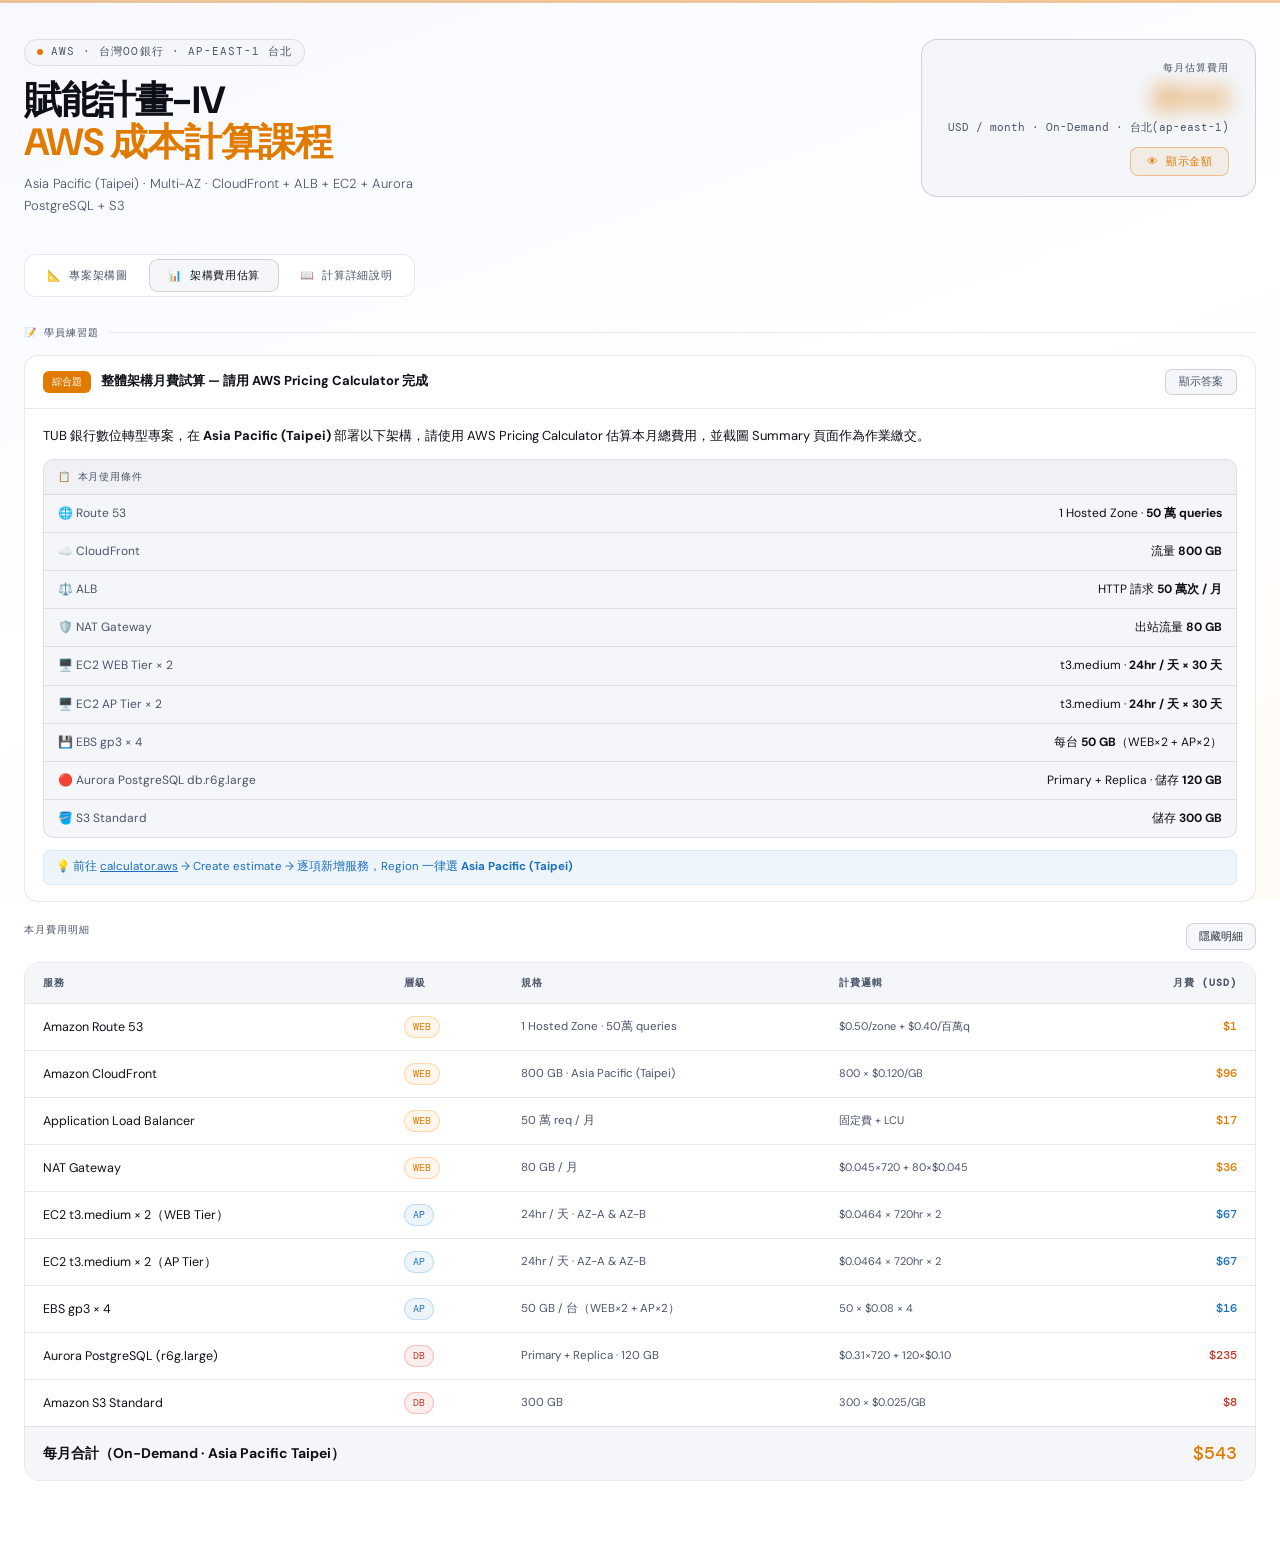
==== index.html @ 257a4d74 "style:文字調整" ====
<!DOCTYPE html>
<html lang="zh-TW">
<head>
<meta charset="UTF-8">
<meta name="viewport" content="width=device-width, initial-scale=1.0">
<title>AWS 雲端架構成本計算</title>
<link href="https://fonts.googleapis.com/css2?family=DM+Mono:wght@400;500&family=DM+Sans:wght@300;400;500;700&display=swap" rel="stylesheet">
<link rel="stylesheet" href="tub_style.css">
</head>
<body>
<div class="page">

<!-- HEADER -->
<div class="header">
  <div class="header-left">
    <div class="eyebrow"><span class="pulse"></span>AWS · 台灣OO銀行 · ap-east-1 台北</div>
    <h1>賦能計畫-IV<br><span>AWS 成本計算課程</span></h1>
    <p class="subtitle">Asia Pacific (Taipei) · Multi-AZ · CloudFront + ALB + EC2 + Aurora PostgreSQL + S3</p>
  </div>
  <div class="total-card">
    <div class="total-label">每月估算費用</div>
    <div class="total-value" id="hdr-total" style="filter:blur(10px);user-select:none;transition:filter .4s ease;">$543</div>
    <div class="total-sub">USD / month · On-Demand · 台北(ap-east-1)</div>
    <button class="reveal-btn" id="reveal-btn" onclick="revealTotal()">👁 顯示金額</button>
  </div>
</div>

<!-- TABS -->
<div class="tabs">
  <button class="tab-btn" onclick="switchTab('arch',this)">📐 專案架構圖</button>
  <button class="tab-btn active" onclick="switchTab('summary',this)">📊 架構費用估算</button>
  <button class="tab-btn" onclick="switchTab('howto',this)">📖 計算詳細說明</button>
</div>

<!-- ═══ TAB: 架構圖 ═══ -->
<div class="tab-content" id="tab-arch">

  <!-- PROJECT SCENARIO BANNER -->
  <div class="scenario-banner">
    <div class="sb-header">
      <div class="sb-tag">📋 專案情境</div>
      <div class="sb-title">台灣OO銀行 — 數位轉型計畫</div>
      <div class="sb-subtitle">Taiwan OO Bank · Digital Transformation Initiative · 2026</div>
    </div>
    <div class="sb-body">
      <div class="sb-section">
        <div class="sb-section-title">🏦 背景說明</div>
        <p class="sb-text">台灣OO銀行擁有超過 150 萬名個人與企業客戶，長期以傳統地端（On-Premises）資料中心運行核心業務系統。隨著數位金融浪潮衝擊，銀行決策層決定啟動「數位轉型計畫」，目標是將銀行的網路應用系統遷移至 AWS 雲端，以提升系統彈性、降低維運成本，並達到金管會要求的業務連續性（BCP）規範。</p>
      </div>
      <div class="sb-section">
        <div class="sb-section-title">🎯 專案目標</div>
        <div class="sb-goals">
          <div class="sb-goal"><span class="sb-goal-icon">⚡</span><div><strong>高可用性</strong><br><span>採用 Multi-AZ 架構，確保 99.99% 系統上線率，符合金管會 BCP 規範</span></div></div>
          <div class="sb-goal"><span class="sb-goal-icon">🔒</span><div><strong>資安合規</strong><br><span>三層式網路隔離（Public / Private / Isolated Subnet），保護客戶金融資料</span></div></div>
          <div class="sb-goal"><span class="sb-goal-icon">📈</span><div><strong>彈性擴展</strong><br><span>透過 CloudFront + ALB 因應假日、發薪日等流量尖峰，自動分流</span></div></div>
          <div class="sb-goal"><span class="sb-goal-icon">💰</span><div><strong>成本可視化</strong><br><span>建立雲端成本儀表板，讓管理層清楚掌握每月 AWS 費用結構</span></div></div>
        </div>
      </div>
      <div class="sb-section">
        <div class="sb-section-title">🗓 專案時間軸</div>
        <div class="sb-timeline">
          <div class="sb-tl-item"><div class="sb-tl-dot tl-now"></div><div class="sb-tl-content"><strong>Phase 1 — 架構設計</strong><span>需求分析、AWS 架構規劃、成本估算</span></div><div class="sb-tl-tag now">進行中</div></div>
          <div class="sb-tl-item"><div class="sb-tl-dot tl-next"></div><div class="sb-tl-content"><strong>Phase 2 — 雲端部署</strong><span>VPC 建置、EC2/Aurora 部署、CloudFront 設定</span></div><div class="sb-tl-tag next">待執行</div></div>
          <div class="sb-tl-item"><div class="sb-tl-dot tl-next"></div><div class="sb-tl-content"><strong>Phase 3 — 資料遷移</strong><span>現有地端資料遷移至 Aurora PostgreSQL</span></div><div class="sb-tl-tag next">待執行</div></div>
          <div class="sb-tl-item"><div class="sb-tl-dot tl-next"></div><div class="sb-tl-content"><strong>Phase 4 — 上線驗收</strong><span>壓力測試、資安稽核、正式切換</span></div><div class="sb-tl-tag next">待執行</div></div>
        </div>
      </div>
      <div class="sb-section">
        <div class="sb-section-title">👤 你的角色</div>
        <p class="sb-text">你是本次專案的 <strong>AWS 雲端架構師</strong>，負責依照 TUB 的業務需求設計三層式架構（Web Tier、AP Tier、DB Tier），並完成雲端成本估算，向財務長（CFO）進行費用簡報。請根據下方架構圖，完成本次課程的成本計算練習。</p>
      </div>
    </div>
  </div>

  <div class="arch-wrap" style="margin-top:20px;">
    <img src="[data-uri]" alt="TUB AWS 三層式架構圖"/>
    <div class="arch-caption">Taiwan OO Bank — AWS Three-Tier Architecture · 課程架構圖 · Asia Pacific (Taipei)</div>
  </div>
</div>


<!-- ═══ TAB: 摘要 ═══ -->
<div class="tab-content active" id="tab-summary">
<div class="sum-wrap">

  <!-- 練習題 -->
  <div>
    <div class="sec-title">📝 學員練習題</div>

    <div class="quiz-card" id="q1">
      <div class="quiz-header">
        <div class="quiz-badge">綜合題</div>
        <div class="quiz-topic">整體架構月費試算 — 請用 AWS Pricing Calculator 完成</div>
        <button class="quiz-toggle" onclick="toggleAnswer('q1')">顯示答案</button>
      </div>
      <div class="quiz-body">
        <p class="quiz-q">TUB 銀行數位轉型專案，在 <strong>Asia Pacific (Taipei)</strong> 部署以下架構，請使用 AWS Pricing Calculator 估算本月總費用，並截圖 Summary 頁面作為作業繳交。</p>
        <div class="quiz-conditions">
          <div class="qc-title">📋 本月使用條件</div>
          <div class="qc-grid">
            <div class="qc-row"><span class="qc-svc">🌐 Route 53</span><span class="qc-val">1 Hosted Zone · <strong>50 萬 queries</strong></span></div>
            <div class="qc-row"><span class="qc-svc">☁️ CloudFront</span><span class="qc-val">流量 <strong>800 GB</strong></span></div>
            <div class="qc-row"><span class="qc-svc">⚖️ ALB</span><span class="qc-val">HTTP 請求 <strong>50 萬次 / 月</strong></span></div>
            <div class="qc-row"><span class="qc-svc">🛡️ NAT Gateway</span><span class="qc-val">出站流量 <strong>80 GB</strong></span></div>
            <div class="qc-row"><span class="qc-svc">🖥️ EC2 WEB Tier × 2</span><span class="qc-val">t3.medium · <strong>24hr / 天 × 30 天</strong></span></div>
            <div class="qc-row"><span class="qc-svc">🖥️ EC2 AP Tier × 2</span><span class="qc-val">t3.medium · <strong>24hr / 天 × 30 天</strong></span></div>
            <div class="qc-row"><span class="qc-svc">💾 EBS gp3 × 4</span><span class="qc-val">每台 <strong>50 GB</strong>（WEB×2 + AP×2）</span></div>
            <div class="qc-row"><span class="qc-svc">🔴 Aurora PostgreSQL db.r6g.large</span><span class="qc-val">Primary + Replica · 儲存 <strong>120 GB</strong></span></div>
            <div class="qc-row"><span class="qc-svc">🪣 S3 Standard</span><span class="qc-val">儲存 <strong>300 GB</strong></span></div>
          </div>
        </div>
        <div class="quiz-hint">💡 前往 <a href="https://calculator.aws/pricing/2/home" target="_blank" style="color:var(--blue)">calculator.aws</a> → Create estimate → 逐項新增服務，Region 一律選 <strong>Asia Pacific (Taipei)</strong></div>
      </div>

      <div class="quiz-answer" id="q1-ans">
        <div class="ans-label">✅ 參考答案 + AWS Pricing Calculator 操作流程</div>

        <!-- Step-by-step calculator guide -->
        <div class="calc-steps-wrap">

          <div class="calc-step">
            <div class="cs-num">STEP 1</div>
            <div class="cs-content">
              <div class="cs-title">建立新的 Estimate</div>
              <div class="cs-body">進入 <code>calculator.aws</code> → 點選 <strong>「Create estimate」</strong> → 搜尋服務時，每個服務都要確認 Region 選為 <strong>Asia Pacific (Taipei)</strong></div>
            </div>
          </div>

          <div class="calc-step">
            <div class="cs-num">STEP 2</div>
            <div class="cs-content">
              <div class="cs-title">新增 Amazon Route 53</div>
              <div class="cs-body">搜尋 <code>Route 53</code> → Add to estimate<br>
              • Hosted Zones: <strong>1</strong><br>
              • DNS Queries: <strong>500,000 / 月</strong><br>
              • 費率：$0.50/zone + $0.40/百萬次 queries</div>
            </div>
          </div>

          <div class="calc-step">
            <div class="cs-num">STEP 9</div>
            <div class="cs-content">
              <div class="cs-title">新增 EC2 WEB Tier × 2</div>
              <div class="cs-body">搜尋 <code>EC2</code> → Add to estimate<br>
              • OS: Linux · Instance type: <code>t3.medium</code><br>
              • Pricing model: <strong>On-Demand</strong><br>
              • Usage: <strong>24 hours/day × 30 days</strong> · 數量：<strong>2</strong><br>
              • Storage: EBS gp3 · <strong>50 GB / 台</strong></div>
            </div>
          </div>

          <div class="calc-step">
            <div class="cs-num">STEP 10</div>
            <div class="cs-content">
              <div class="cs-title">新增 EC2 AP Tier × 2</div>
              <div class="cs-body">再次搜尋 <code>EC2</code> → Add to estimate（另建一組）<br>
              • OS: Linux · Instance type: <code>t3.medium</code><br>
              • Pricing model: <strong>On-Demand</strong><br>
              • Usage: <strong>24 hours/day × 30 days</strong> · 數量：<strong>2</strong><br>
              • Storage: EBS gp3 · <strong>50 GB / 台</strong><br>
              • <em>WEB Tier 與 AP Tier 規格相同，但功能不同，分開建立方便辨識</em></div>
            </div>
          </div>

          <div class="calc-step">
            <div class="cs-num">STEP 3</div>
            <div class="cs-content">
              <div class="cs-title">新增 Amazon Aurora PostgreSQL</div>
              <div class="cs-body">搜尋 <code>Aurora</code> → Add to estimate<br>
              • Engine: <strong>Aurora PostgreSQL</strong><br>
              • Instance type: <code>db.r6g.large</code><br>
              • Deployment: <strong>Multi-AZ（Primary + Replica）</strong><br>
              • Storage: <strong>120 GB</strong><br>
              • Utilization: 100% (全月運行)</div>
            </div>
          </div>

          <div class="calc-step">
            <div class="cs-num">STEP 4</div>
            <div class="cs-content">
              <div class="cs-title">新增 Amazon S3</div>
              <div class="cs-body">搜尋 <code>S3</code> → Add to estimate<br>
              • Storage class: <strong>S3 Standard</strong><br>
              • Storage amount: <strong>300 GB</strong><br>
              • GET/PUT requests 保留預設即可</div>
            </div>
          </div>

          <div class="calc-step">
            <div class="cs-num">STEP 5</div>
            <div class="cs-content">
              <div class="cs-title">新增 Amazon CloudFront</div>
              <div class="cs-body">搜尋 <code>CloudFront</code> → Add to estimate<br>
              • Data transfer out to internet: <strong>800 GB</strong><br>
              • Traffic distribution: <strong>Asia Pacific 100%</strong><br>
              • HTTPS requests 可保留預設</div>
            </div>
          </div>

          <div class="calc-step">
            <div class="cs-num">STEP 6</div>
            <div class="cs-content">
              <div class="cs-title">新增 Elastic Load Balancing（ALB）</div>
              <div class="cs-body">搜尋 <code>Elastic Load Balancing</code> → Add to estimate<br>
              • Load balancer type: <strong>Application Load Balancer</strong><br>
              • Processed bytes: 依預估流量填入<br>
              • Number of rules: 預設 10<br>
              • New connections / Active connections 可保留預設</div>
            </div>
          </div>

          <div class="calc-step">
            <div class="cs-num">STEP 7</div>
            <div class="cs-content">
              <div class="cs-title">新增 NAT Gateway（VPC）</div>
              <div class="cs-body">搜尋 <code>VPC</code> → Add to estimate<br>
              • NAT Gateway hours: <strong>720 hours</strong>（全月）<br>
              • Data processed: <strong>80 GB</strong><br>
              • 注意：固定費 $0.045/hr 不管流量多少都要付</div>
            </div>
          </div>

          <div class="calc-step cs-last">
            <div class="cs-num">STEP 8</div>
            <div class="cs-content">
              <div class="cs-title">檢視 Summary 並截圖</div>
              <div class="cs-body">所有服務新增完成後，點選右上角 <strong>「View summary」</strong>，確認各服務明細與總金額後截圖繳交。</div>
            </div>
          </div>

        </div>

        <!-- Answer formula -->
        <div style="margin-top:18px;">
          <div class="ans-label">🧮 手動計算參考</div>
          <div class="ans-formula">Route 53    ：$0.50 + 0.5×$0.40          = $1<br>CloudFront  ：800GB × $0.120             = $96<br>ALB         ：固定費 + LCU              ≈ $17<br>NAT Gateway ：$0.045×720 + 80×$0.045   = $36<br>EC2 WEB × 2 ：$0.0464 × 720hr × 2      = $67<br>EC2 AP  × 2 ：$0.0464 × 720hr × 2      = $67<br>EBS × 4     ：50GB × $0.08 × 4         = $16<br>Aurora PG   ：$0.31×720 + 120×$0.10    = $235<br>S3          ：300GB × $0.025           = $8<br>──────────────────────────────────<br><strong>合計：約 $543 / 月</strong></div>
          <div class="ans-note" style="margin-top:10px;">📊 <strong>費用集中在三個服務</strong>：Aurora PostgreSQL $235（43%）+ CloudFront $96（18%）+ EC2×4 $134（25%）合計佔 86%。<br>實際計算機結果會因 LCU 演算法和 I/O 費用略有出入，誤差 ±5% 屬正常範圍。</div>
        </div>
      </div>
    </div>

  </div>

  <!-- 費用明細表格 -->
  <div>
    <div style="display:flex;align-items:center;justify-content:space-between;gap:8px;margin-bottom:10px;">
      <div class="sec-title">本月費用明細</div>
      <button class="toggle-btn" id="toggle-cost-btn" onclick="toggleCostDetails()">隱藏明細</button>
    </div>
    <div id="cost-detail-wrap" class="sum-table-wrap">
      <table class="sum-table">
        <thead><tr>
          <th>服務</th><th>層級</th><th>規格</th><th>計費邏輯</th><th>月費 (USD)</th>
        </tr></thead>
        <tbody>
          <tr><td>Amazon Route 53</td><td><span class="tag tag-w">WEB</span></td><td style="font-size:11.5px;color:var(--muted)">1 Hosted Zone · 50萬 queries</td><td style="font-size:11px;color:var(--muted)">$0.50/zone + $0.40/百萬q</td><td style="color:var(--accent)">$1</td></tr>
          <tr><td>Amazon CloudFront</td><td><span class="tag tag-w">WEB</span></td><td style="font-size:11.5px;color:var(--muted)">800 GB · Asia Pacific (Taipei)</td><td style="font-size:11px;color:var(--muted)">800 × $0.120/GB</td><td style="color:var(--accent)">$96</td></tr>
          <tr><td>Application Load Balancer</td><td><span class="tag tag-w">WEB</span></td><td style="font-size:11.5px;color:var(--muted)">50 萬 req / 月</td><td style="font-size:11px;color:var(--muted)">固定費 + LCU</td><td style="color:var(--accent)">$17</td></tr>
          <tr><td>NAT Gateway</td><td><span class="tag tag-w">WEB</span></td><td style="font-size:11.5px;color:var(--muted)">80 GB / 月</td><td style="font-size:11px;color:var(--muted)">$0.045×720 + 80×$0.045</td><td style="color:var(--accent)">$36</td></tr>
          <tr><td>EC2 t3.medium × 2（WEB Tier）</td><td><span class="tag tag-a">AP</span></td><td style="font-size:11.5px;color:var(--muted)">24hr / 天 · AZ-A &amp; AZ-B</td><td style="font-size:11px;color:var(--muted)">$0.0464 × 720hr × 2</td><td style="color:var(--blue)">$67</td></tr>
          <tr><td>EC2 t3.medium × 2（AP Tier）</td><td><span class="tag tag-a">AP</span></td><td style="font-size:11.5px;color:var(--muted)">24hr / 天 · AZ-A &amp; AZ-B</td><td style="font-size:11px;color:var(--muted)">$0.0464 × 720hr × 2</td><td style="color:var(--blue)">$67</td></tr>
          <tr><td>EBS gp3 × 4</td><td><span class="tag tag-a">AP</span></td><td style="font-size:11.5px;color:var(--muted)">50 GB / 台（WEB×2 + AP×2）</td><td style="font-size:11px;color:var(--muted)">50 × $0.08 × 4</td><td style="color:var(--blue)">$16</td></tr>
          <tr><td>Aurora PostgreSQL (r6g.large)</td><td><span class="tag tag-d">DB</span></td><td style="font-size:11.5px;color:var(--muted)">Primary + Replica · 120 GB</td><td style="font-size:11px;color:var(--muted)">$0.31×720 + 120×$0.10</td><td style="color:var(--red)">$235</td></tr>
          <tr><td>Amazon S3 Standard</td><td><span class="tag tag-d">DB</span></td><td style="font-size:11.5px;color:var(--muted)">300 GB</td><td style="font-size:11px;color:var(--muted)">300 × $0.025/GB</td><td style="color:var(--red)">$8</td></tr>
          <tr class="sum-total-row"><td colspan="4"><strong>每月合計（On-Demand · Asia Pacific Taipei）</strong></td><td>$543</td></tr>
        </tbody>
      </table>
    </div>
  </div>
</div>
</div>
<div class="tab-content" id="tab-howto">
<div class="howto-wrap">

  <!-- Hero -->
  <div class="howto-hero">
    <div class="howto-hero-icon">🧮</div>
    <div>
      <h2>AWS 成本計算方式與情境說明</h2>
      <p>AWS 採用「用多少付多少」的計費模型，每項服務有獨立的計費單位。本頁說明架構中每個服務的計算公式、台北 Region 的費率，以及三種典型使用情境的費用估算。</p>
      <div class="region-badge">✅ 所有費率均採用 Asia Pacific (Taipei) ap-east-1</div>
    </div>
  </div>

  <!-- AWS Pricing Calculator 操作步驟 -->
  <div style="margin-bottom:32px;">
    <div class="sec-title">AWS Pricing Calculator 操作步驟</div>
    <div class="steps-grid">
      <div class="step"><div class="step-n">01</div><div class="step-t">建立 Estimate</div><div class="step-d">前往 calculator.aws → Create estimate → 選擇 <strong>Asia Pacific (Taipei)</strong></div></div>
      <div class="step"><div class="step-n">02</div><div class="step-t">新增 Route 53 + CF</div><div class="step-d">Route 53 · 1 Hosted Zone · 50萬 queries。CloudFront · 800GB · Asia Pacific</div></div>
      <div class="step"><div class="step-n">03</div><div class="step-t">新增 EC2 × 4 + EBS × 4</div><div class="step-d">WEB Tier t3.medium×2 + AP Tier t3.medium×2，各 24hr/天。EBS gp3 50GB/台</div></div>
      <div class="step"><div class="step-n">04</div><div class="step-t">新增 ALB + NAT</div><div class="step-d">ALB 50萬次/月。NAT Gateway 80GB/月</div></div>
      <div class="step"><div class="step-n">05</div><div class="step-t">新增 Aurora PG + S3</div><div class="step-d">Aurora PostgreSQL db.r6g.large · Primary+Replica · 120GB。S3 Standard · 300GB → View Summary</div></div>
    </div>
  </div>

  <!-- 計費公式卡片 -->
  <div>
    <div class="sec-title">各服務計費公式</div>
    <div class="pricing-grid">

      <!-- Route 53 -->
      <div class="pricing-card">
        <div class="pc-header">
          <div class="pc-icon">🌐</div>
          <div>
            <div class="pc-title">Amazon Route 53</div>
            <div class="pc-subtitle">DNS · Global 服務</div>
          </div>
        </div>
        <div class="pc-body">
          <div class="formula-box">
            月費 = Hosted Zone 費 + Query 費<br>
            = $0.50/zone/月 + $0.40/百萬次<br>
            <span class="f-comment"># 1 zone + 50萬 q = $0.50 + $0.20 = $0.70 ≈ $1</span>
          </div>
          <div class="pc-row"><div class="pc-row-icon">💡</div><div><div class="pc-row-label">計費重點</div><div class="pc-row-val">Route 53 費用極低，每月不到 $1。<br>主要功能是把 bank.com.tw 解析成 CloudFront 的 IP 位址（DNS 解析），<strong>不處理 HTTP 流量</strong>。</div></div></div>
          <div class="pc-row"><div class="pc-row-icon">📐</div><div><div class="pc-row-label">架構說明</div><div class="pc-row-val">Route 53 與 CloudFront 並排在 Global 層（VPC 外）。<br>用虛線連接 CloudFront 代表「DNS 解析關係」，不是流量路徑。</div></div></div>
        </div>
      </div>

      <!-- CloudFront -->
      <div class="pricing-card">
        <div class="pc-header">
          <div class="pc-icon">☁️</div>
          <div>
            <div class="pc-title">Amazon CloudFront</div>
            <div class="pc-subtitle">網路 &amp; CDN · 台北費率較高</div>
          </div>
        </div>
        <div class="pc-body">
          <div class="formula-box">
            月費 = 流量(GB) × $0.120/GB<br>
            <span class="f-comment"># 台北 $0.120 vs 東京 $0.085，貴 41%</span><br>
            本題：800GB × $0.120 = <strong>$96</strong>
          </div>
          <div class="pc-row"><div class="pc-row-icon">💡</div><div><div class="pc-row-label">計費重點</div><div class="pc-row-val">僅計算「傳出流量」(Data Transfer Out)。<br>台北 Region 流量費比日本、美國貴，這是 CF 成本最大來源。</div></div></div>
          <div class="pc-row"><div class="pc-row-icon">🎯</div><div><div class="pc-row-label">計算機設定</div><div class="pc-row-val">Service: CloudFront → Data transfer out → Asia Pacific<br>輸入月流量 GB 數即可</div></div></div>
        </div>
      </div>

      <!-- ALB -->
      <div class="pricing-card">
        <div class="pc-header">
          <div class="pc-icon">⚖️</div>
          <div>
            <div class="pc-title">Application Load Balancer</div>
            <div class="pc-subtitle">Compute · LCU 計費</div>
          </div>
        </div>
        <div class="pc-body">
          <div class="formula-box">
            月費 = 固定費 + LCU 費<br>
            固定費 = $0.008/hr × 720hr = $5.76<br>
            LCU = max(連線數, 請求數, 頻寬, 規則)<br>
            <span class="f-comment"># 一般情境 LCU ≈ $15–20</span>
          </div>
          <div class="pc-row"><div class="pc-row-icon">💡</div><div><div class="pc-row-label">LCU 是什麼？</div><div class="pc-row-val">Load Capacity Unit，取四個維度最高值計費：<br>新連線數 / 每秒活躍連線 / 頻寬 / 評估規則數</div></div></div>
          <div class="pc-row"><div class="pc-row-icon">🎯</div><div><div class="pc-row-label">計算機設定</div><div class="pc-row-val">Load balancer type: Application<br>輸入預估 HTTP 請求數（萬/月）</div></div></div>
        </div>
      </div>

      <!-- NAT GW -->
      <div class="pricing-card">
        <div class="pc-header">
          <div class="pc-icon">🛡️</div>
          <div>
            <div class="pc-title">NAT Gateway</div>
            <div class="pc-subtitle">Compute · 固定費+流量費</div>
          </div>
        </div>
        <div class="pc-body">
          <div class="formula-box">
            月費 = 固定費 + 資料處理費<br>
            固定費 = $0.045/hr × 720hr = $32.4<br>
            資料處理 = 流量(GB) × $0.045/GB<br>
            <span class="f-comment"># 100GB → $32.4 + $4.5 = $36.9</span>
          </div>
          <div class="pc-row"><div class="pc-row-icon">⚠️</div><div><div class="pc-row-label">重要概念</div><div class="pc-row-val">NAT GW 有固定費 $32/月，即使流量很少也要付。<br>EC2 連 S3 建議改用 VPC Gateway Endpoint（免費）省去 NAT 費用。</div></div></div>
          <div class="pc-row"><div class="pc-row-icon">📐</div><div><div class="pc-row-label">架構說明</div><div class="pc-row-val">NAT GW 僅處理「出站」流量（Private EC2 → Internet）。<br>入站流量走 IGW → ALB，完全不經過 NAT。</div></div></div>
        </div>
      </div>

      <!-- EC2 -->
      <div class="pricing-card">
        <div class="pc-header">
          <div class="pc-icon">🖥️</div>
          <div>
            <div class="pc-title">Amazon EC2 t3.medium</div>
            <div class="pc-subtitle">Compute · 按時計費</div>
          </div>
        </div>
        <div class="pc-body">
          <div class="formula-box">
            架構共 4 台 EC2（WEB Tier×2 + AP Tier×2）<br>
            月費 = $0.0464/hr × 720hr × 台數<br>
            WEB×2：$0.0464 × 720 × 2 = <strong>$67</strong><br>
            AP×2 ：$0.0464 × 720 × 2 = <strong>$67</strong><br>
            <span class="f-comment"># EC2 合計 $134 / 月</span>
          </div>
          <div class="pc-row"><div class="pc-row-icon">💡</div><div><div class="pc-row-label">架構說明</div><div class="pc-row-val">WEB Tier EC2（Private Subnet）：處理 HTTP 請求，接收 ALB 分流。<br>AP Tier EC2（Private Subnet）：處理商業邏輯，呼叫 Aurora PostgreSQL DB。<br>兩層各部署在 AZ-A、AZ-B，實現 Multi-AZ 高可用。</div></div></div>
          <div class="pc-row"><div class="pc-row-icon">🎯</div><div><div class="pc-row-label">計算機設定</div><div class="pc-row-val">Instance type: t3.medium<br>Pricing: On-Demand · 設定每天使用時數</div></div></div>
        </div>
      </div>

      <!-- EBS -->
      <div class="pricing-card">
        <div class="pc-header">
          <div class="pc-icon">💾</div>
          <div>
            <div class="pc-title">Amazon EBS gp3</div>
            <div class="pc-subtitle">Storage · 全月計費</div>
          </div>
        </div>
        <div class="pc-body">
          <div class="formula-box">
            月費 = 容量(GB) × $0.08/GB × 台數<br>
            架構共 4 台 EC2，掛載 EBS 各 50GB<br>            = 50GB × $0.08 × 4台 = <strong>$16</strong><br>
            <span class="f-comment"># EC2 停機不省 EBS 費！</span>
          </div>
          <div class="pc-row"><div class="pc-row-icon">⚠️</div><div><div class="pc-row-label">注意事項</div><div class="pc-row-val">EBS 依「掛載容量」全月計費，EC2 關機不影響 EBS 費用。<br>若要停用請先 Snapshot 再刪除 Volume。</div></div></div>
          <div class="pc-row"><div class="pc-row-icon">💡</div><div><div class="pc-row-label">gp3 特色</div><div class="pc-row-val">3,000 IOPS 基礎免費，無需額外付費。<br>比 gp2 便宜約 20%，銀行一般負載適用。</div></div></div>
        </div>
      </div>

      <!-- Aurora -->
      <div class="pricing-card">
        <div class="pc-header">
          <div class="pc-icon">🔴</div>
          <div>
            <div class="pc-title">Amazon Aurora PostgreSQL</div>
            <div class="pc-subtitle">Database · 架構最高費用 · PostgreSQL</div>
          </div>
        </div>
        <div class="pc-body">
          <div class="formula-box">
            月費 = 實例費 + 儲存費 + I/O費<br>
            實例 = $0.31/hr × 720hr = $223.2<br>
            儲存 = 120GB × $0.10/GB = $12<br>
            <span class="f-comment"># I/O 費依讀寫次數，另計</span><br>
            合計約 <strong>$235（本題）</strong>
          </div>
          <div class="pc-row"><div class="pc-row-icon">⚠️</div><div><div class="pc-row-label">為何最貴？</div><div class="pc-row-val">db.r6g.large 是記憶體優化型（16GB RAM），全月運行費高。<br>通常是整架構費用最高的單一服務。</div></div></div>
          <div class="pc-row"><div class="pc-row-icon">📐</div><div><div class="pc-row-label">架構說明</div><div class="pc-row-val">放在 Isolated Subnet（紅色框），無 Internet 路由，<br>只允許同 VPC 內 EC2 透過 TCP 5432 連線。</div></div></div>
        </div>
      </div>

      <!-- S3 -->
      <div class="pricing-card">
        <div class="pc-header">
          <div class="pc-icon">🪣</div>
          <div>
            <div class="pc-title">Amazon S3 Standard</div>
            <div class="pc-subtitle">Storage · Region 級服務</div>
          </div>
        </div>
        <div class="pc-body">
          <div class="formula-box">
            月費 = 儲存費 + 請求費<br>
            儲存 = 300GB × $0.025/GB = $7.5<br>
            GET/PUT 請求費 ≈ $0.5<br>            合計約 <strong>$8（本題）</strong>
          </div>
          <div class="pc-row"><div class="pc-row-icon">📐</div><div><div class="pc-row-label">架構說明</div><div class="pc-row-val">S3 是 Region 級服務，放在 VPC 外。<br>使用 VPC Gateway Endpoint 讓 EC2 私密存取 S3，<br>不需經過 NAT Gateway（節省 NAT 費用）。</div></div></div>
          <div class="pc-row"><div class="pc-row-icon">💡</div><div><div class="pc-row-label">省費技巧</div><div class="pc-row-val">低頻存取的報表/PDF 可改用 S3 Standard-IA，<br>儲存費用約省 40%（$0.0138/GB）。</div></div></div>
        </div>
      </div>

    </div><!-- /pricing-grid -->
  </div>

  <!-- 情境試算 -->
  <div>
    <div class="sec-title">三種使用情境費用試算</div>
    <div class="scenario-tabs">
      <button class="sc-tab active" onclick="showScenario('light',this)">🌙 輕量測試</button>
      <button class="sc-tab" onclick="showScenario('normal',this)">☀️ 正常營運</button>
      <button class="sc-tab" onclick="showScenario('peak',this)">🔥 業務高峰</button>
    </div>

    <!-- Scenario: 輕量測試 -->
    <div class="scenario-panel active" id="sc-light">
      <div class="scenario-card">
        <div class="scenario-header">
          <div>
            <div class="scenario-name">🌙 輕量測試情境</div>
            <div class="scenario-desc">非生產環境 · EC2 僅上班時間開機 · 流量極少</div>
          </div>
          <div class="scenario-total">~$314 / 月</div>
        </div>
        <div class="scenario-body">
          <div class="sc-svc-row">
            <div class="sc-svc-left"><span>🌐</span><div><div class="sc-svc-name">Route 53</div><div class="sc-svc-detail">1 zone · 10萬 queries</div></div></div>
            <div class="sc-svc-formula">$0.50 + 極少量 query費</div>
            <div class="sc-svc-cost" style="color:var(--accent)">$1</div>
          </div>
          <div class="sc-svc-row">
            <div class="sc-svc-left"><span>☁️</span><div><div class="sc-svc-name">CloudFront</div><div class="sc-svc-detail">100GB / 月</div></div></div>
            <div class="sc-svc-formula">100 × $0.120</div>
            <div class="sc-svc-cost" style="color:var(--accent)">$12</div>
          </div>
          <div class="sc-svc-row">
            <div class="sc-svc-left"><span>⚖️</span><div><div class="sc-svc-name">ALB</div><div class="sc-svc-detail">10萬 req/月</div></div></div>
            <div class="sc-svc-formula">固定費 + 少量LCU</div>
            <div class="sc-svc-cost" style="color:var(--accent)">$8</div>
          </div>
          <div class="sc-svc-row">
            <div class="sc-svc-left"><span>🛡️</span><div><div class="sc-svc-name">NAT Gateway</div><div class="sc-svc-detail">10GB / 月</div></div></div>
            <div class="sc-svc-formula">$0.045×720 + 10×$0.045</div>
            <div class="sc-svc-cost" style="color:var(--accent)">$33</div>
          </div>
          <div class="sc-svc-row">
            <div class="sc-svc-left"><span>🖥️</span><div><div class="sc-svc-name">EC2 WEB × 2</div><div class="sc-svc-detail">8hr/天 · 上班時間</div></div></div>
            <div class="sc-svc-formula">$0.0464×240hr×2</div>
            <div class="sc-svc-cost" style="color:var(--blue)">$22</div>
          </div>
          <div class="sc-svc-row">
            <div class="sc-svc-left"><span>🖥️</span><div><div class="sc-svc-name">EC2 AP × 2</div><div class="sc-svc-detail">8hr/天 · 上班時間</div></div></div>
            <div class="sc-svc-formula">$0.0464×240hr×2</div>
            <div class="sc-svc-cost" style="color:var(--blue)">$22</div>
          </div>
          <div class="sc-svc-row">
            <div class="sc-svc-left"><span>💾</span><div><div class="sc-svc-name">EBS gp3 × 4</div><div class="sc-svc-detail">50GB/台</div></div></div>
            <div class="sc-svc-formula">50×$0.08×4</div>
            <div class="sc-svc-cost" style="color:var(--blue)">$16</div>
          </div>
          <div class="sc-svc-row">
            <div class="sc-svc-left"><span>🔴</span><div><div class="sc-svc-name">Aurora PostgreSQL</div><div class="sc-svc-detail">db.r6g.large · 50GB</div></div></div>
            <div class="sc-svc-formula">$0.31×720 + 50×$0.10</div>
            <div class="sc-svc-cost" style="color:var(--red)">$228</div>
          </div>
          <div class="sc-svc-row">
            <div class="sc-svc-left"><span>🪣</span><div><div class="sc-svc-name">S3 Standard</div><div class="sc-svc-detail">100GB</div></div></div>
            <div class="sc-svc-formula">100×$0.025</div>
            <div class="sc-svc-cost" style="color:var(--red)">$3</div>
          </div>
          <div class="sc-divider"></div>
          <div class="sc-note">💡 <strong>Aurora 仍是最大費用</strong>（71%）。EC2 4 台 8hr/天合計 $44，測試環境若改 db.t3.medium（$53/月）可大幅降低 DB 成本。</div>
        </div>
      </div>
    </div>

    <!-- Scenario: 正常營運 -->
    <div class="scenario-panel" id="sc-normal">
      <div class="scenario-card">
        <div class="scenario-header">
          <div>
            <div class="scenario-name">☀️ 正常營運情境</div>
            <div class="scenario-desc">生產環境 · 24hr/天 · 中等流量 · 本架構基準</div>
          </div>
          <div class="scenario-total">~$543 / 月</div>
        </div>
        <div class="scenario-body">
          <div class="sc-svc-row">
            <div class="sc-svc-left"><span>🌐</span><div><div class="sc-svc-name">Route 53</div><div class="sc-svc-detail">1 zone · 50萬 queries</div></div></div>
            <div class="sc-svc-formula">$0.50 + 0.5×$0.40</div>
            <div class="sc-svc-cost" style="color:var(--accent)">$1</div>
          </div>
          <div class="sc-svc-row">
            <div class="sc-svc-left"><span>☁️</span><div><div class="sc-svc-name">CloudFront</div><div class="sc-svc-detail">800GB / 月</div></div></div>
            <div class="sc-svc-formula">800 × $0.120</div>
            <div class="sc-svc-cost" style="color:var(--accent)">$96</div>
          </div>
          <div class="sc-svc-row">
            <div class="sc-svc-left"><span>⚖️</span><div><div class="sc-svc-name">ALB</div><div class="sc-svc-detail">50萬 req/月</div></div></div>
            <div class="sc-svc-formula">固定 + LCU</div>
            <div class="sc-svc-cost" style="color:var(--accent)">$17</div>
          </div>
          <div class="sc-svc-row">
            <div class="sc-svc-left"><span>🛡️</span><div><div class="sc-svc-name">NAT Gateway</div><div class="sc-svc-detail">80GB / 月</div></div></div>
            <div class="sc-svc-formula">$0.045×720 + 80×$0.045</div>
            <div class="sc-svc-cost" style="color:var(--accent)">$36</div>
          </div>
          <div class="sc-svc-row">
            <div class="sc-svc-left"><span>🖥️</span><div><div class="sc-svc-name">EC2 WEB × 2</div><div class="sc-svc-detail">24hr/天</div></div></div>
            <div class="sc-svc-formula">$0.0464×720hr×2</div>
            <div class="sc-svc-cost" style="color:var(--blue)">$67</div>
          </div>
          <div class="sc-svc-row">
            <div class="sc-svc-left"><span>🖥️</span><div><div class="sc-svc-name">EC2 AP × 2</div><div class="sc-svc-detail">24hr/天</div></div></div>
            <div class="sc-svc-formula">$0.0464×720hr×2</div>
            <div class="sc-svc-cost" style="color:var(--blue)">$67</div>
          </div>
          <div class="sc-svc-row">
            <div class="sc-svc-left"><span>💾</span><div><div class="sc-svc-name">EBS gp3 × 4</div><div class="sc-svc-detail">50GB/台</div></div></div>
            <div class="sc-svc-formula">50×$0.08×4</div>
            <div class="sc-svc-cost" style="color:var(--blue)">$16</div>
          </div>
          <div class="sc-svc-row">
            <div class="sc-svc-left"><span>🔴</span><div><div class="sc-svc-name">Aurora PostgreSQL</div><div class="sc-svc-detail">db.r6g.large · 120GB</div></div></div>
            <div class="sc-svc-formula">$0.31×720 + 120×$0.10</div>
            <div class="sc-svc-cost" style="color:var(--red)">$235</div>
          </div>
          <div class="sc-svc-row">
            <div class="sc-svc-left"><span>🪣</span><div><div class="sc-svc-name">S3 Standard</div><div class="sc-svc-detail">300GB</div></div></div>
            <div class="sc-svc-formula">300×$0.025</div>
            <div class="sc-svc-cost" style="color:var(--red)">$8</div>
          </div>
          <div class="sc-divider"></div>
          <div class="sc-note">📊 <strong>費用分佈：</strong>WEB層 $150（28%）· EC2+EBS $150（28%）· DB層 $229（43%）<br>Aurora 42%、EC2×4 25%、CloudFront 18% 是前三大費用項目。</div>
        </div>
      </div>
    </div>

    <!-- Scenario: 業務高峰 -->
    <div class="scenario-panel" id="sc-peak">
      <div class="scenario-card">
        <div class="scenario-header">
          <div>
            <div class="scenario-name">🔥 業務高峰情境</div>
            <div class="scenario-desc">月底對帳 / 發薪日 · 24hr 全天 · 大流量</div>
          </div>
          <div class="scenario-total">~$934 / 月</div>
        </div>
        <div class="scenario-body">
          <div class="sc-svc-row">
            <div class="sc-svc-left"><span>🌐</span><div><div class="sc-svc-name">Route 53</div><div class="sc-svc-detail">1 zone · 200萬 queries</div></div></div>
            <div class="sc-svc-formula">$0.50 + 2×$0.40</div>
            <div class="sc-svc-cost" style="color:var(--accent)">$1</div>
          </div>
          <div class="sc-svc-row">
            <div class="sc-svc-left"><span>☁️</span><div><div class="sc-svc-name">CloudFront</div><div class="sc-svc-detail">3TB / 月</div></div></div>
            <div class="sc-svc-formula">3000 × $0.120</div>
            <div class="sc-svc-cost" style="color:var(--accent)">$360</div>
          </div>
          <div class="sc-svc-row">
            <div class="sc-svc-left"><span>⚖️</span><div><div class="sc-svc-name">ALB</div><div class="sc-svc-detail">500萬 req/月</div></div></div>
            <div class="sc-svc-formula">固定 + 高LCU</div>
            <div class="sc-svc-cost" style="color:var(--accent)">$48</div>
          </div>
          <div class="sc-svc-row">
            <div class="sc-svc-left"><span>🛡️</span><div><div class="sc-svc-name">NAT Gateway</div><div class="sc-svc-detail">300GB / 月</div></div></div>
            <div class="sc-svc-formula">$0.045×720 + 300×$0.045</div>
            <div class="sc-svc-cost" style="color:var(--accent)">$46</div>
          </div>
          <div class="sc-svc-row">
            <div class="sc-svc-left"><span>🖥️</span><div><div class="sc-svc-name">EC2 WEB × 2</div><div class="sc-svc-detail">24hr/天 · 全天運行</div></div></div>
            <div class="sc-svc-formula">$0.0464×720hr×2</div>
            <div class="sc-svc-cost" style="color:var(--blue)">$67</div>
          </div>
          <div class="sc-svc-row">
            <div class="sc-svc-left"><span>🖥️</span><div><div class="sc-svc-name">EC2 AP × 2</div><div class="sc-svc-detail">24hr/天 · 全天運行</div></div></div>
            <div class="sc-svc-formula">$0.0464×720hr×2</div>
            <div class="sc-svc-cost" style="color:var(--blue)">$67</div>
          </div>
          <div class="sc-svc-row">
            <div class="sc-svc-left"><span>💾</span><div><div class="sc-svc-name">EBS gp3 × 4</div><div class="sc-svc-detail">50GB/台</div></div></div>
            <div class="sc-svc-formula">50×$0.08×4</div>
            <div class="sc-svc-cost" style="color:var(--blue)">$16</div>
          </div>
          <div class="sc-svc-row">
            <div class="sc-svc-left"><span>🔴</span><div><div class="sc-svc-name">Aurora PostgreSQL</div><div class="sc-svc-detail">db.r6g.large · 200GB · 高I/O</div></div></div>
            <div class="sc-svc-formula">$0.31×720 + 200×$0.10 + I/O</div>
            <div class="sc-svc-cost" style="color:var(--red)">$263</div>
          </div>
          <div class="sc-svc-row">
            <div class="sc-svc-left"><span>🪣</span><div><div class="sc-svc-name">S3 Standard</div><div class="sc-svc-detail">500GB</div></div></div>
            <div class="sc-svc-formula">500×$0.025</div>
            <div class="sc-svc-cost" style="color:var(--red)">$13</div>
          </div>
          <div class="sc-divider"></div>
          <div class="sc-note">🔥 <strong>高峰情境 CloudFront 費用暴增到 $360</strong>（39%）。EC2 4 台全天合計 $134，佔 15%。CloudFront 快取最佳化可減少 30–50% 流量費。</div>
        </div>
      </div>
    </div>
  </div>

</div>
</div><!-- /tab-howto -->

</div><!-- /page -->


<script src="tub_app.js"></script>
</body>
</html>
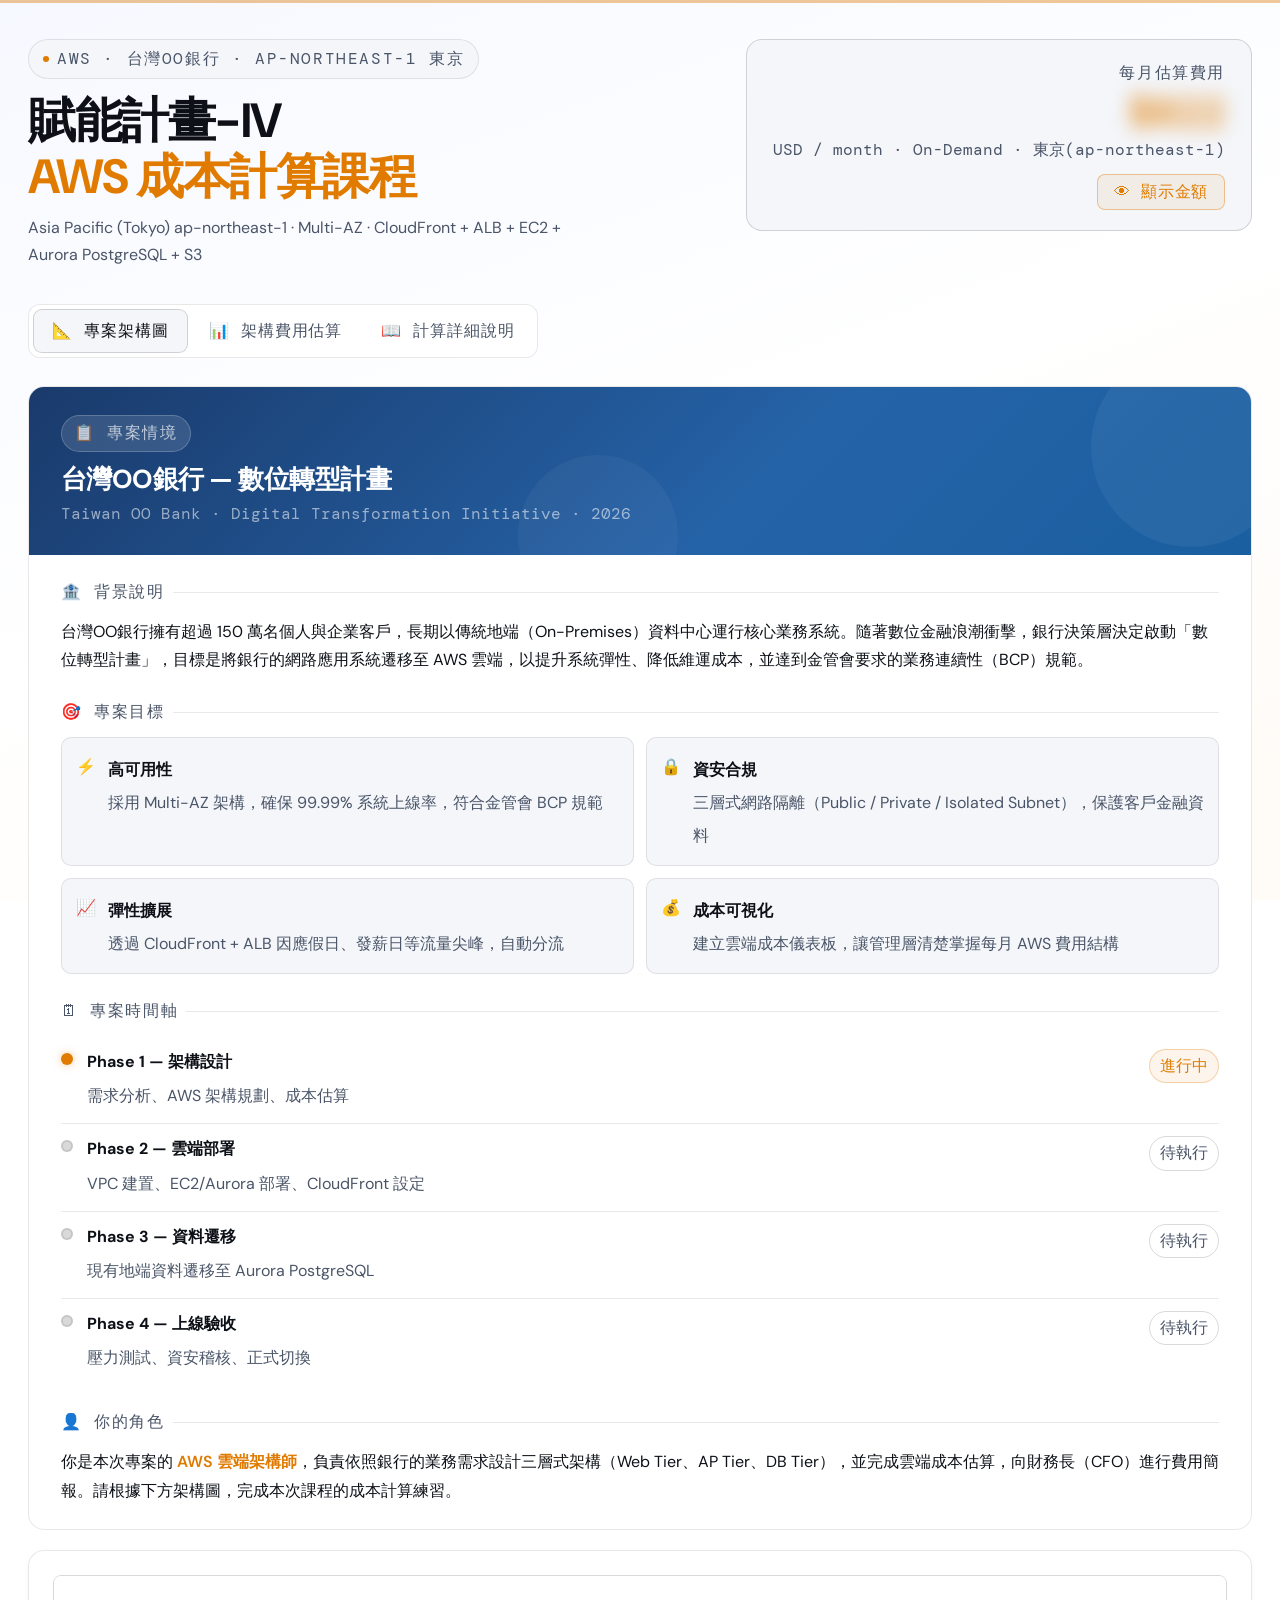
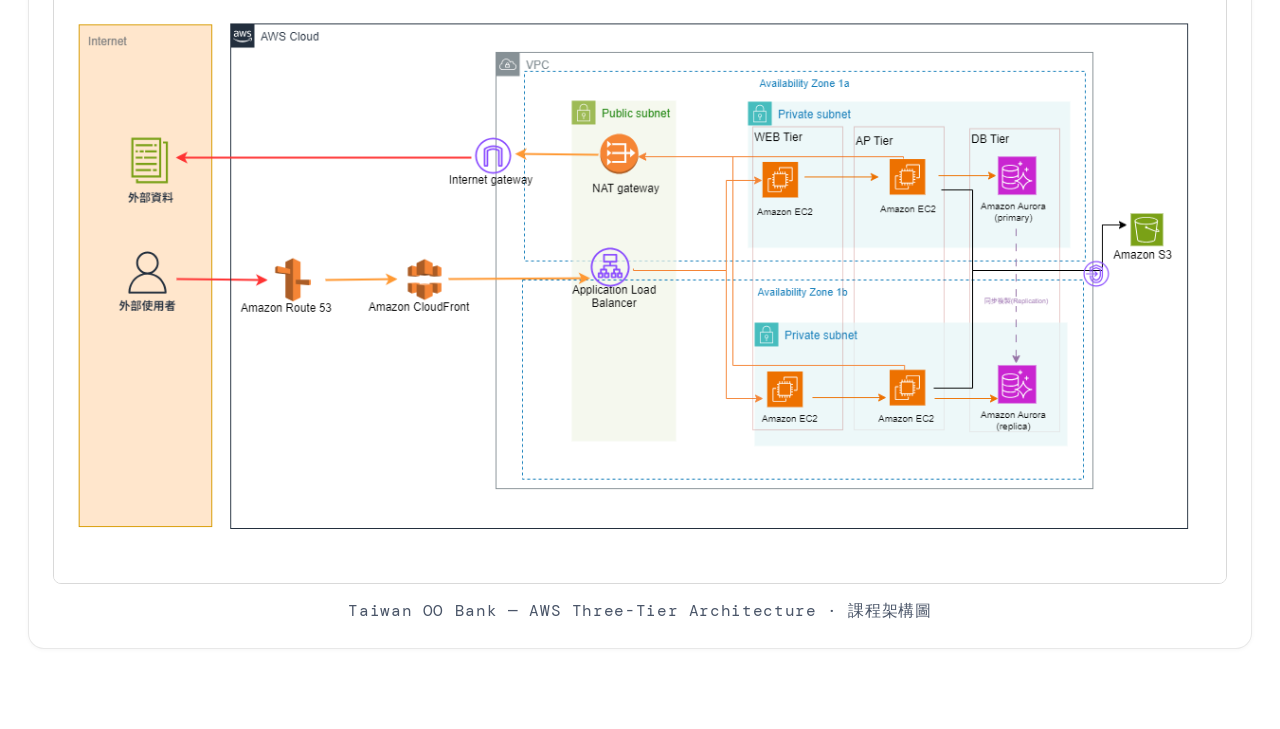
==== commit aa509dd5: "style:新增圖片連結,文字樣式" ====
--- a/index.html
+++ b/index.html
@@ -13,27 +13,27 @@
 <!-- HEADER -->
 <div class="header">
   <div class="header-left">
-    <div class="eyebrow"><span class="pulse"></span>AWS · 台灣OO銀行 · ap-east-1 台北</div>
+    <div class="eyebrow"><span class="pulse"></span>AWS · 台灣OO銀行 · ap-northeast-1 東京</div>
     <h1>賦能計畫-IV<br><span>AWS 成本計算課程</span></h1>
-    <p class="subtitle">Asia Pacific (Taipei) · Multi-AZ · CloudFront + ALB + EC2 + Aurora PostgreSQL + S3</p>
+    <p class="subtitle">Asia Pacific (Tokyo) ap-northeast-1 · Multi-AZ · CloudFront + ALB + EC2 + Aurora PostgreSQL + S3</p>
   </div>
   <div class="total-card">
     <div class="total-label">每月估算費用</div>
-    <div class="total-value" id="hdr-total" style="filter:blur(10px);user-select:none;transition:filter .4s ease;">$543</div>
-    <div class="total-sub">USD / month · On-Demand · 台北(ap-east-1)</div>
+    <div class="total-value" id="hdr-total" style="filter:blur(10px);user-select:none;transition:filter .4s ease;">$822</div>
+    <div class="total-sub">USD / month · On-Demand · 東京(ap-northeast-1)</div>
     <button class="reveal-btn" id="reveal-btn" onclick="revealTotal()">👁 顯示金額</button>
   </div>
 </div>
 
 <!-- TABS -->
 <div class="tabs">
-  <button class="tab-btn" onclick="switchTab('arch',this)">📐 專案架構圖</button>
-  <button class="tab-btn active" onclick="switchTab('summary',this)">📊 架構費用估算</button>
+  <button class="tab-btn active" onclick="switchTab('arch',this)">📐 專案架構圖</button>
+  <button class="tab-btn" onclick="switchTab('summary',this)">📊 架構費用估算</button>
   <button class="tab-btn" onclick="switchTab('howto',this)">📖 計算詳細說明</button>
 </div>
 
 <!-- ═══ TAB: 架構圖 ═══ -->
-<div class="tab-content" id="tab-arch">
+<div class="tab-content active" id="tab-arch">
 
   <!-- PROJECT SCENARIO BANNER -->
   <div class="scenario-banner">
@@ -67,20 +67,20 @@
       </div>
       <div class="sb-section">
         <div class="sb-section-title">👤 你的角色</div>
-        <p class="sb-text">你是本次專案的 <strong>AWS 雲端架構師</strong>，負責依照 TUB 的業務需求設計三層式架構（Web Tier、AP Tier、DB Tier），並完成雲端成本估算，向財務長（CFO）進行費用簡報。請根據下方架構圖，完成本次課程的成本計算練習。</p>
+        <p class="sb-text">你是本次專案的 <strong>AWS 雲端架構師</strong>，負責依照銀行的業務需求設計三層式架構（Web Tier、AP Tier、DB Tier），並完成雲端成本估算，向財務長（CFO）進行費用簡報。請根據下方架構圖，完成本次課程的成本計算練習。</p>
       </div>
     </div>
   </div>
 
   <div class="arch-wrap" style="margin-top:20px;">
-    <img src="[data-uri]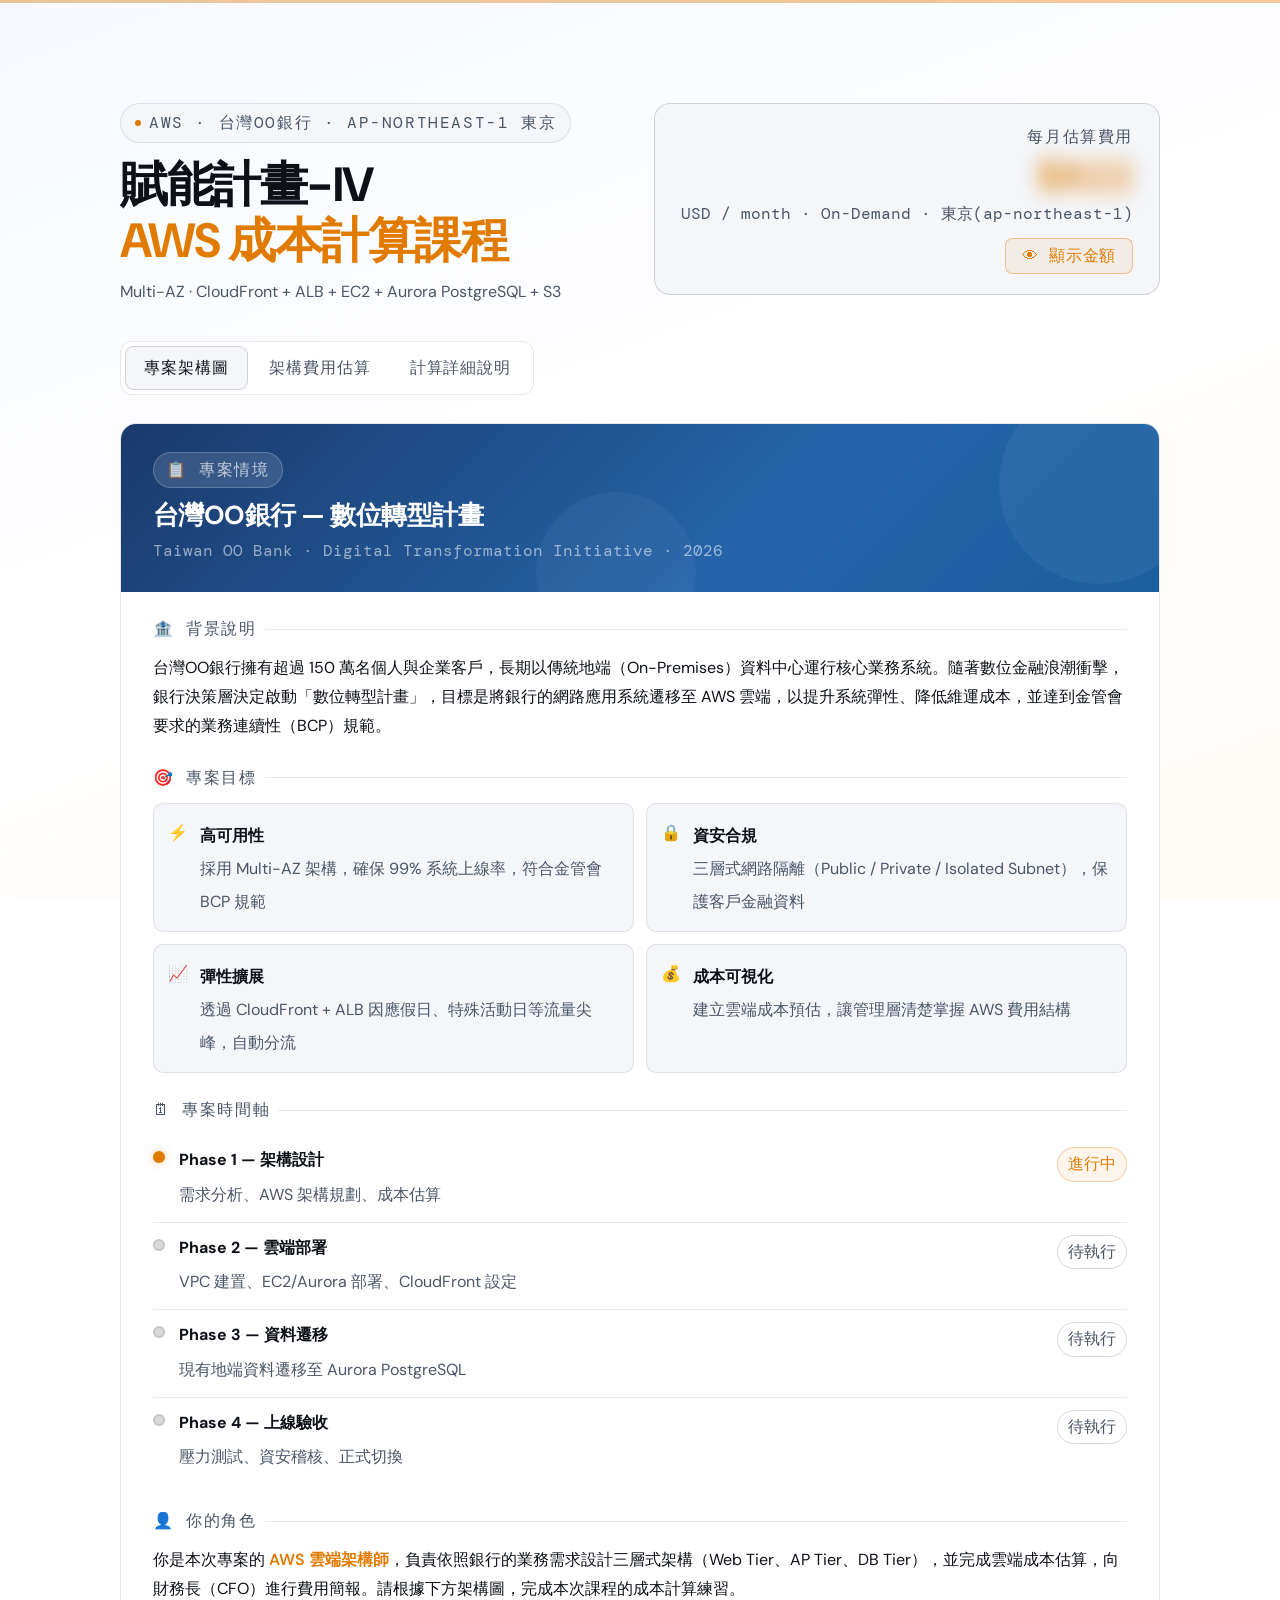
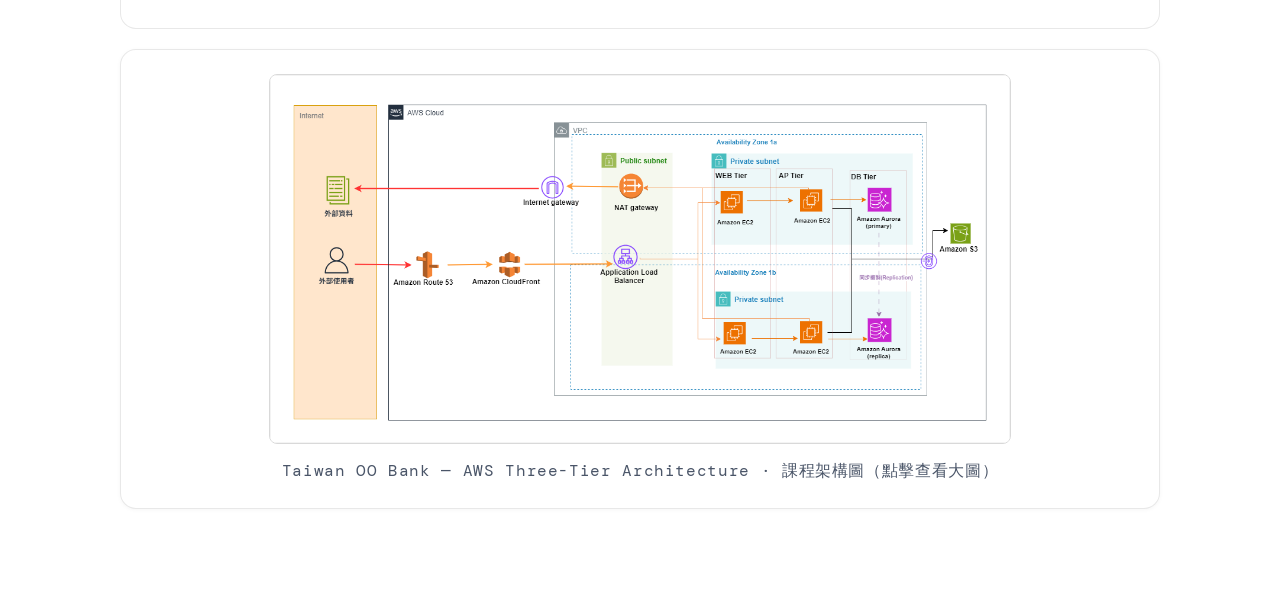
==== commit 88fede98: "style:文字說明調整,圖片放大樣式" ====
--- a/index.html
+++ b/index.html
@@ -1,685 +1,1453 @@
-<!DOCTYPE html>
+<!doctype html>
 <html lang="zh-TW">
-<head>
-<meta charset="UTF-8">
-<meta name="viewport" content="width=device-width, initial-scale=1.0">
-<title>AWS 雲端架構成本計算</title>
-<link href="https://fonts.googleapis.com/css2?family=DM+Mono:wght@400;500&family=DM+Sans:wght@300;400;500;700&display=swap" rel="stylesheet">
-<link rel="stylesheet" href="tub_style.css">
-</head>
-<body>
-<div class="page">
-
-<!-- HEADER -->
-<div class="header">
-  <div class="header-left">
-    <div class="eyebrow"><span class="pulse"></span>AWS · 台灣OO銀行 · ap-northeast-1 東京</div>
-    <h1>賦能計畫-IV<br><span>AWS 成本計算課程</span></h1>
-    <p class="subtitle">Asia Pacific (Tokyo) ap-northeast-1 · Multi-AZ · CloudFront + ALB + EC2 + Aurora PostgreSQL + S3</p>
-  </div>
-  <div class="total-card">
-    <div class="total-label">每月估算費用</div>
-    <div class="total-value" id="hdr-total" style="filter:blur(10px);user-select:none;transition:filter .4s ease;">$822</div>
-    <div class="total-sub">USD / month · On-Demand · 東京(ap-northeast-1)</div>
-    <button class="reveal-btn" id="reveal-btn" onclick="revealTotal()">👁 顯示金額</button>
-  </div>
-</div>
-
-<!-- TABS -->
-<div class="tabs">
-  <button class="tab-btn active" onclick="switchTab('arch',this)">📐 專案架構圖</button>
-  <button class="tab-btn" onclick="switchTab('summary',this)">📊 架構費用估算</button>
-  <button class="tab-btn" onclick="switchTab('howto',this)">📖 計算詳細說明</button>
-</div>
-
-<!-- ═══ TAB: 架構圖 ═══ -->
-<div class="tab-content active" id="tab-arch">
-
-  <!-- PROJECT SCENARIO BANNER -->
-  <div class="scenario-banner">
-    <div class="sb-header">
-      <div class="sb-tag">📋 專案情境</div>
-      <div class="sb-title">台灣OO銀行 — 數位轉型計畫</div>
-      <div class="sb-subtitle">Taiwan OO Bank · Digital Transformation Initiative · 2026</div>
-    </div>
-    <div class="sb-body">
-      <div class="sb-section">
-        <div class="sb-section-title">🏦 背景說明</div>
-        <p class="sb-text">台灣OO銀行擁有超過 150 萬名個人與企業客戶，長期以傳統地端（On-Premises）資料中心運行核心業務系統。隨著數位金融浪潮衝擊，銀行決策層決定啟動「數位轉型計畫」，目標是將銀行的網路應用系統遷移至 AWS 雲端，以提升系統彈性、降低維運成本，並達到金管會要求的業務連續性（BCP）規範。</p>
-      </div>
-      <div class="sb-section">
-        <div class="sb-section-title">🎯 專案目標</div>
-        <div class="sb-goals">
-          <div class="sb-goal"><span class="sb-goal-icon">⚡</span><div><strong>高可用性</strong><br><span>採用 Multi-AZ 架構，確保 99.99% 系統上線率，符合金管會 BCP 規範</span></div></div>
-          <div class="sb-goal"><span class="sb-goal-icon">🔒</span><div><strong>資安合規</strong><br><span>三層式網路隔離（Public / Private / Isolated Subnet），保護客戶金融資料</span></div></div>
-          <div class="sb-goal"><span class="sb-goal-icon">📈</span><div><strong>彈性擴展</strong><br><span>透過 CloudFront + ALB 因應假日、發薪日等流量尖峰，自動分流</span></div></div>
-          <div class="sb-goal"><span class="sb-goal-icon">💰</span><div><strong>成本可視化</strong><br><span>建立雲端成本儀表板，讓管理層清楚掌握每月 AWS 費用結構</span></div></div>
+  <head>
+    <meta charset="UTF-8" />
+    <meta name="viewport" content="width=device-width, initial-scale=1.0" />
+    <title>AWS 雲端架構成本計算</title>
+    <link
+      href="https://fonts.googleapis.com/css2?family=DM+Mono:wght@400;500&family=DM+Sans:wght@300;400;500;700&display=swap"
+      rel="stylesheet" />
+    <link rel="stylesheet" href="tub_style.css" />
+  </head>
+
+  <body>
+    <div class="page">
+      <!-- HEADER -->
+      <div class="header">
+        <div class="header-left">
+          <div class="eyebrow">
+            <span class="pulse"></span>AWS · 台灣OO銀行 · ap-northeast-1 東京
+          </div>
+          <h1>賦能計畫-IV<br /><span>AWS 成本計算課程</span></h1>
+          <p class="subtitle">
+            Multi-AZ · CloudFront + ALB + EC2 + Aurora PostgreSQL + S3
+          </p>
+        </div>
+        <div class="total-card">
+          <div class="total-label">每月估算費用</div>
+          <div
+            class="total-value"
+            id="hdr-total"
+            style="
+              filter: blur(10px);
+              user-select: none;
+              transition: filter 0.4s ease;
+            ">
+            $822
+          </div>
+          <div class="total-sub">
+            USD / month · On-Demand · 東京(ap-northeast-1)
+          </div>
+          <button class="reveal-btn" id="reveal-btn" onclick="revealTotal()">
+            👁 顯示金額
+          </button>
         </div>
       </div>
-      <div class="sb-section">
-        <div class="sb-section-title">🗓 專案時間軸</div>
-        <div class="sb-timeline">
-          <div class="sb-tl-item"><div class="sb-tl-dot tl-now"></div><div class="sb-tl-content"><strong>Phase 1 — 架構設計</strong><span>需求分析、AWS 架構規劃、成本估算</span></div><div class="sb-tl-tag now">進行中</div></div>
-          <div class="sb-tl-item"><div class="sb-tl-dot tl-next"></div><div class="sb-tl-content"><strong>Phase 2 — 雲端部署</strong><span>VPC 建置、EC2/Aurora 部署、CloudFront 設定</span></div><div class="sb-tl-tag next">待執行</div></div>
-          <div class="sb-tl-item"><div class="sb-tl-dot tl-next"></div><div class="sb-tl-content"><strong>Phase 3 — 資料遷移</strong><span>現有地端資料遷移至 Aurora PostgreSQL</span></div><div class="sb-tl-tag next">待執行</div></div>
-          <div class="sb-tl-item"><div class="sb-tl-dot tl-next"></div><div class="sb-tl-content"><strong>Phase 4 — 上線驗收</strong><span>壓力測試、資安稽核、正式切換</span></div><div class="sb-tl-tag next">待執行</div></div>
+
+      <!-- TABS -->
+      <div class="tabs">
+        <button class="tab-btn active" onclick="switchTab('arch', this)">
+          專案架構圖
+        </button>
+        <button class="tab-btn" onclick="switchTab('summary', this)">
+          架構費用估算
+        </button>
+        <button class="tab-btn" onclick="switchTab('howto', this)">
+          計算詳細說明
+        </button>
+      </div>
+
+      <!-- ═══ TAB: 架構圖 ═══ -->
+      <div class="tab-content active" id="tab-arch">
+        <!-- PROJECT SCENARIO BANNER -->
+        <div class="scenario-banner">
+          <div class="sb-header">
+            <div class="sb-tag">📋 專案情境</div>
+            <div class="sb-title">台灣OO銀行 — 數位轉型計畫</div>
+            <div class="sb-subtitle">
+              Taiwan OO Bank · Digital Transformation Initiative · 2026
+            </div>
+          </div>
+          <div class="sb-body">
+            <div class="sb-section">
+              <div class="sb-section-title">🏦 背景說明</div>
+              <p class="sb-text">
+                台灣OO銀行擁有超過 150
+                萬名個人與企業客戶，長期以傳統地端（On-Premises）資料中心運行核心業務系統。隨著數位金融浪潮衝擊，銀行決策層決定啟動「數位轉型計畫」，目標是將銀行的網路應用系統遷移至
+                AWS
+                雲端，以提升系統彈性、降低維運成本，並達到金管會要求的業務連續性（BCP）規範。
+              </p>
+            </div>
+            <div class="sb-section">
+              <div class="sb-section-title">🎯 專案目標</div>
+              <div class="sb-goals">
+                <div class="sb-goal">
+                  <span class="sb-goal-icon">⚡</span>
+                  <div>
+                    <strong>高可用性</strong><br /><span>採用 Multi-AZ 架構，確保 99%
+                      系統上線率，符合金管會 BCP
+                      規範</span>
+                  </div>
+                </div>
+                <div class="sb-goal">
+                  <span class="sb-goal-icon">🔒</span>
+                  <div>
+                    <strong>資安合規</strong><br /><span>三層式網路隔離（Public / Private /
+                      Isolated
+                      Subnet），保護客戶金融資料</span>
+                  </div>
+                </div>
+                <div class="sb-goal">
+                  <span class="sb-goal-icon">📈</span>
+                  <div>
+                    <strong>彈性擴展</strong><br /><span>透過 CloudFront + ALB
+                      因應假日、特殊活動日等流量尖峰，自動分流</span>
+                  </div>
+                </div>
+                <div class="sb-goal">
+                  <span class="sb-goal-icon">💰</span>
+                  <div>
+                    <strong>成本可視化</strong><br /><span>建立雲端成本預估，讓管理層清楚掌握 AWS
+                      費用結構</span>
+                  </div>
+                </div>
+              </div>
+            </div>
+            <div class="sb-section">
+              <div class="sb-section-title">🗓 專案時間軸</div>
+              <div class="sb-timeline">
+                <div class="sb-tl-item">
+                  <div class="sb-tl-dot tl-now"></div>
+                  <div class="sb-tl-content">
+                    <strong>Phase 1 — 架構設計</strong><span>需求分析、AWS
+                      架構規劃、成本估算</span>
+                  </div>
+                  <div class="sb-tl-tag now">進行中</div>
+                </div>
+                <div class="sb-tl-item">
+                  <div class="sb-tl-dot tl-next"></div>
+                  <div class="sb-tl-content">
+                    <strong>Phase 2 — 雲端部署</strong><span>VPC 建置、EC2/Aurora
+                      部署、CloudFront 設定</span>
+                  </div>
+                  <div class="sb-tl-tag next">待執行</div>
+                </div>
+                <div class="sb-tl-item">
+                  <div class="sb-tl-dot tl-next"></div>
+                  <div class="sb-tl-content">
+                    <strong>Phase 3 — 資料遷移</strong><span>現有地端資料遷移至 Aurora
+                      PostgreSQL</span>
+                  </div>
+                  <div class="sb-tl-tag next">待執行</div>
+                </div>
+                <div class="sb-tl-item">
+                  <div class="sb-tl-dot tl-next"></div>
+                  <div class="sb-tl-content">
+                    <strong>Phase 4 — 上線驗收</strong><span>壓力測試、資安稽核、正式切換</span>
+                  </div>
+                  <div class="sb-tl-tag next">待執行</div>
+                </div>
+              </div>
+            </div>
+            <div class="sb-section">
+              <div class="sb-section-title">👤 你的角色</div>
+              <p class="sb-text">
+                你是本次專案的
+                <strong>AWS 雲端架構師</strong>，負責依照銀行的業務需求設計三層式架構（Web Tier、AP
+                Tier、DB
+                Tier），並完成雲端成本估算，向財務長（CFO）進行費用簡報。請根據下方架構圖，完成本次課程的成本計算練習。
+              </p>
+            </div>
+          </div>
+        </div>
+
+        <div class="arch-wrap" style="margin-top: 20px">
+          <img
+            src="0313.png"
+            alt="三層架構圖"
+            id="arch-img"
+            onclick="openArchModal()" />
+          <div class="arch-caption">
+            Taiwan OO Bank — AWS Three-Tier Architecture ·
+            課程架構圖（點擊查看大圖）
+          </div>
+        </div>
+
+        <div id="arch-modal" class="arch-modal" onclick="closeArchModal(event)">
+          <div class="arch-modal-content" onclick="event.stopPropagation()">
+            <button class="arch-modal-close" onclick="closeArchModal(event)">
+              ✕
+            </button>
+            <img src="0313.png" alt="三層架構圖大圖" />
+            <div class="arch-modal-label">三層架構圖 — 點擊空白區關閉</div>
+          </div>
         </div>
       </div>
-      <div class="sb-section">
-        <div class="sb-section-title">👤 你的角色</div>
-        <p class="sb-text">你是本次專案的 <strong>AWS 雲端架構師</strong>，負責依照銀行的業務需求設計三層式架構（Web Tier、AP Tier、DB Tier），並完成雲端成本估算，向財務長（CFO）進行費用簡報。請根據下方架構圖，完成本次課程的成本計算練習。</p>
-      </div>
-    </div>
-  </div>
-
-  <div class="arch-wrap" style="margin-top:20px;">
-    <img src="./0313.png" alt="三層架構圖">
-    <div class="arch-caption">Taiwan OO Bank — AWS Three-Tier Architecture · 課程架構圖</div>
-  </div>
-</div>
-
-
-<!-- ═══ TAB: 摘要 ═══ -->
-<div class="tab-content" id="tab-summary">
-<div class="sum-wrap">
-
-  <!-- 練習題 -->
-  <div>
-    <div class="sec-title">📝 學員練習題</div>
-
-    <div class="quiz-card" id="q1">
-      <div class="quiz-header">
-        <div class="quiz-badge">綜合題</div>
-        <div class="quiz-topic">整體架構月費試算 — 請用 AWS Pricing Calculator 完成</div>
-        <button class="quiz-toggle" onclick="toggleAnswer('q1')">顯示答案</button>
-      </div>
-      <div class="quiz-body">
-        <p class="quiz-q">OO銀行數位轉型專案，在 <strong>Asia Pacific (Tokyo)</strong> 部署以下架構，請使用 AWS Pricing Calculator 估算本月總費用，並截圖 Summary 頁面作為作業繳交。</p>
-        <div class="quiz-conditions">
-          <div class="qc-title">📋 本月使用條件</div>
-          <div class="qc-grid">
-            <div class="qc-row"><span class="qc-svc">🌐 Route 53</span><span class="qc-val">1 Hosted Zone · <strong>50 萬 queries</strong></span></div>
-            <div class="qc-row"><span class="qc-svc">☁️ CloudFront</span><span class="qc-val">流量 <strong>800 GB</strong></span></div>
-            <div class="qc-row"><span class="qc-svc">⚖️ ALB</span><span class="qc-val">HTTP 請求 <strong>50 萬次 / 月</strong></span></div>
-            <div class="qc-row"><span class="qc-svc">🛡️ NAT Gateway</span><span class="qc-val">出站流量 <strong>80 GB</strong></span></div>
-            <div class="qc-row"><span class="qc-svc">🖥️ EC2 WEB Tier × 2</span><span class="qc-val">t3.medium · <strong>24hr / 天 × 30 天</strong></span></div>
-            <div class="qc-row"><span class="qc-svc">🖥️ EC2 AP Tier × 2</span><span class="qc-val">t3.medium · <strong>24hr / 天 × 30 天</strong></span></div>
-            <div class="qc-row"><span class="qc-svc">💾 EBS gp3 × 4</span><span class="qc-val">每台 <strong>50 GB</strong>（WEB×2 + AP×2）</span></div>
-            <div class="qc-row"><span class="qc-svc">🔴 Aurora PostgreSQL db.r6g.large</span><span class="qc-val">Primary + Replica · 儲存 <strong>120 GB</strong></span></div>
-            <div class="qc-row"><span class="qc-svc">🪣 S3 Standard</span><span class="qc-val">儲存 <strong>300 GB</strong></span></div>
+
+      <!-- ═══ TAB: 摘要 ═══ -->
+      <div class="tab-content" id="tab-summary">
+        <div class="sum-wrap">
+          <!-- 練習題 -->
+          <div>
+            <div class="sec-title">📝 學員練習題</div>
+
+            <div class="quiz-card" id="q1">
+              <div class="quiz-header">
+                <div class="quiz-badge">綜合題</div>
+                <div class="quiz-topic">
+                  整體架構月費試算 — 請用 AWS Pricing Calculator 完成
+                </div>
+                <button class="quiz-toggle" onclick="toggleAnswer('q1')">
+                  顯示答案
+                </button>
+              </div>
+              <div class="quiz-body">
+                <p class="quiz-q">
+                  OO銀行數位轉型專案，在
+                  <strong>Asia Pacific (Tokyo)</strong> 部署以下架構，請使用 AWS
+                  Pricing Calculator 估算本月總費用，並截圖 Summary
+                  頁面作為作業繳交。
+                </p>
+                <div class="quiz-conditions">
+                  <div class="qc-title">📋 本月使用條件</div>
+                  <div class="qc-grid">
+                    <div class="qc-row">
+                      <span class="qc-svc">🌐 Route 53</span><span
+                        class="qc-val">1 Hosted Zone ·
+                        <strong>50 萬 queries(standard)</strong></span>
+                    </div>
+                    <div class="qc-row">
+                      <span class="qc-svc">☁️ CloudFront</span><span
+                        class="qc-val">流量 <strong>800 GB(Asia
+                          Pacific)</strong></span>
+                    </div>
+                    <div class="qc-row">
+                      <span class="qc-svc">🔀 ALB</span><span
+                        class="qc-val">HTTP 請求
+                        <strong>50 萬次 / 月</strong>，單次請求大小<strong>
+                          32 KB</strong></span>
+                    </div>
+                    <div class="qc-row">
+                      <span class="qc-svc">🛡️ NAT Gateway</span><span
+                        class="qc-val">出站流量 <strong>80 GB</strong></span>
+                    </div>
+                    <div class="qc-row">
+                      <span class="qc-svc">🖥️ EC2 WEB Tier × 2</span><span
+                        class="qc-val">t3.medium · <strong>24hr / 天 × 30
+                          天</strong></span>
+                    </div>
+                    <div class="qc-row">
+                      <span class="qc-svc">🖥️ EC2 AP Tier × 2</span><span
+                        class="qc-val">t3.medium · <strong>24hr / 天 × 30
+                          天</strong></span>
+                    </div>
+                    <div class="qc-row">
+                      <span class="qc-svc">💾 EBS gp3 × 4</span><span
+                        class="qc-val">每台 <strong>50 GB</strong>（WEB×2 +
+                        AP×2）</span>
+                    </div>
+                    <div class="qc-row">
+                      <span class="qc-svc">🛢️ Aurora PostgreSQL </span><span
+                        class="qc-val"><strong>db.r6g.large </strong>( Primary +
+                        Replica )，
+                        儲存 <strong>120 GB</strong></span>
+                    </div>
+                    <div class="qc-row">
+                      <span class="qc-svc">🪣 S3 Standard</span><span
+                        class="qc-val">儲存 <strong>300 GB</strong></span>
+                    </div>
+                  </div>
+                </div>
+                <div class="quiz-hint">
+                  💡 前往
+                  <a
+                    href="https://calculator.aws/#/"
+                    target="_blank"
+                    style="color: var(--blue)">calculator.aws</a>
+                  → Create estimate → 逐項新增服務，Region 一律選
+                  <strong>Asia Pacific (Tokyo)</strong>
+                </div>
+              </div>
+
+              <div class="quiz-answer" id="q1-ans">
+                <div class="ans-label">
+                  ✅ 參考答案 + AWS Pricing Calculator 操作流程
+                </div>
+
+                <!-- Step-by-step calculator guide -->
+                <div class="calc-steps-wrap">
+                  <div class="calc-step">
+                    <div class="cs-num">STEP 1</div>
+                    <div class="cs-content">
+                      <div class="cs-title">建立新的 Estimate</div>
+                      <div class="cs-body">
+                        進入 <code>calculator.aws</code> → 點選
+                        <strong>「Create estimate」</strong> →
+                        搜尋服務時，每個服務都要確認 Region 選為
+                        <strong>Asia Pacific (Tokyo)</strong>
+                      </div>
+                    </div>
+                  </div>
+
+                  <div class="calc-step">
+                    <div class="cs-num">STEP 2</div>
+                    <div class="cs-content">
+                      <div class="cs-title">新增 Amazon Route 53</div>
+                      <div class="cs-body">
+                        搜尋 <code>Route 53</code> → Add to estimate<br />
+                        • Hosted Zones: <strong>1</strong><br />
+                        • DNS Queries: <strong>500,000 / 月</strong>
+                      </div>
+                    </div>
+                  </div>
+
+                  <div class="calc-step">
+                    <div class="cs-num">STEP 9</div>
+                    <div class="cs-content">
+                      <div class="cs-title">新增 EC2 WEB Tier × 2</div>
+                      <div class="cs-body">
+                        搜尋 <code>EC2</code> → Add to estimate<br />
+                        • OS: Linux · Instance type:
+                        <code>t3.medium</code><br />
+                        • Pricing model: <strong>On-Demand</strong><br />
+                        • Usage: <strong>24 hours/day × 30 days</strong> ·
+                        數量：<strong>2</strong><br />
+                        • Storage: EBS gp3 · <strong>50 GB / 台</strong>
+                      </div>
+                    </div>
+                  </div>
+
+                  <div class="calc-step">
+                    <div class="cs-num">STEP 10</div>
+                    <div class="cs-content">
+                      <div class="cs-title">新增 EC2 AP Tier × 2</div>
+                      <div class="cs-body">
+                        再次搜尋 <code>EC2</code> → Add to
+                        estimate（另建一組）<br />
+                        • OS: Linux · Instance type:
+                        <code>t3.medium</code><br />
+                        • Pricing model: <strong>On-Demand</strong><br />
+                        • Usage: <strong>24 hours/day × 30 days</strong> ·
+                        數量：<strong>2</strong><br />
+                        • Storage: EBS gp3 · <strong>50 GB / 台</strong><br />
+                        •
+                        <em>WEB Tier 與 AP Tier
+                          規格相同，但功能不同，分開建立方便辨識</em>
+                      </div>
+                    </div>
+                  </div>
+
+                  <div class="calc-step">
+                    <div class="cs-num">STEP 3</div>
+                    <div class="cs-content">
+                      <div class="cs-title">新增 Amazon Aurora PostgreSQL</div>
+                      <div class="cs-body">
+                        搜尋 <code>Aurora</code> → Add to estimate<br />
+                        • Engine: <strong>Aurora
+                          PostgreSQL-Compatible</strong><br />
+                        • Instance type: <code>db.r6g.large</code><br />
+                        • Quantity: <strong>2</strong>（1 Primary + 1
+                        Replica，各自計費）<br />
+                        • Utilization:
+                        <strong>100%</strong>（On-Demand，全月運行）<br />
+                        • Storage: <strong>120 GB</strong><br />
+                        • RDS 代理 → 選「<strong>否</strong>」<br />
+                        • Database Insights → 選「<strong>否</strong>」<br />
+                        • RDS Extended Support → 選「<strong>否</strong>」
+                      </div>
+                    </div>
+                  </div>
+
+                  <div class="calc-step">
+                    <div class="cs-num">STEP 4</div>
+                    <div class="cs-content">
+                      <div class="cs-title">新增 Amazon S3</div>
+                      <div class="cs-body">
+                        搜尋 <code>S3</code> → Add to estimate<br />
+                        • Storage class: <strong>S3 Standard</strong><br />
+                        • Storage amount: <strong>300 GB</strong><br />
+                        • GET/PUT requests 保留預設即可
+                      </div>
+                    </div>
+                  </div>
+
+                  <div class="calc-step">
+                    <div class="cs-num">STEP 5</div>
+                    <div class="cs-content">
+                      <div class="cs-title">新增 Amazon CloudFront</div>
+                      <div class="cs-body">
+                        搜尋 <code>CloudFront</code> → Add to estimate<br />
+                        • Data transfer out to internet:
+                        <strong>800 GB(10萬人次網頁造訪 X 8MB/次)</strong><br />
+                        • Region：選 <strong>亞太地區</strong><br />
+                        • HTTPS requests 可保留預設
+                      </div>
+                    </div>
+                  </div>
+
+                  <div class="calc-step">
+                    <div class="cs-num">STEP 6</div>
+                    <div class="cs-content">
+                      <div class="cs-title">
+                        新增 Elastic Load Balancing（ALB）
+                      </div>
+                      <div class="cs-body">
+                        搜尋 <code>Elastic Load Balancing</code> → Add to
+                        estimate<br />
+                        • Load balancer type:
+                        <strong>Application Load Balancer</strong><br />
+                        • Number of Application Load Balancers:
+                        <strong>1</strong><br />
+                        •
+                        <strong>Processed bytes（已處理的位元組）: 16 GB(500,000 × 32
+                          KB) / month </strong>，單位選「<strong>GB
+                          每個月</strong>」<br />
+                        • Number of rules:
+                        <strong>10</strong>（預設值即可）<br />
+                        • New connections per second: <strong>1</strong><br />
+                        • Avg processing time:
+                        <strong>1 ms</strong>（預設）<br />
+                        • ⚠️ 「每個 ALB 每秒的平均請求數量」填
+                        <strong>1</strong>，不要填 500,000（那是每月總量）
+                      </div>
+                    </div>
+                  </div>
+
+                  <div class="calc-step">
+                    <div class="cs-num">STEP 7</div>
+                    <div class="cs-content">
+                      <div class="cs-title">新增 NAT Gateway（VPC）</div>
+                      <div class="cs-body">
+                        搜尋 <code>VPC</code> → Add to estimate<br />
+                        • Number of NAT Gateways: <strong>1</strong><br />
+                        • Data Processed per NAT Gateway:
+                        <strong>80 GB / 月</strong><br />
+                        • 【區域 NAT 閘道】為必填欄位，填入：<br />
+                        &nbsp;&nbsp;– Number of Regional NAT Gateways:
+                        <strong>1</strong><br />
+                        &nbsp;&nbsp;– Number of Availability Zone:
+                        <strong>1</strong><br />
+                        &nbsp;&nbsp;– Data processed per Regional NAT Gateway:
+                        <strong>0 GB</strong>（流量填0，僅產生固定費）<br />
+                        • ⚠️ 「區域 NAT 閘道」為必填，流量填
+                        <strong>0 GB</strong> 即可，費用不會增加
+                      </div>
+                    </div>
+                  </div>
+
+                  <div class="calc-step cs-last">
+                    <div class="cs-num">STEP 8</div>
+                    <div class="cs-content">
+                      <div class="cs-title">檢視 Summary 並截圖</div>
+                      <div class="cs-body">
+                        所有服務新增完成後，點選右上角
+                        <strong>「View summary」</strong>，確認各服務明細與總金額後截圖繳交。
+                      </div>
+                    </div>
+                  </div>
+                </div>
+
+                <!-- Answer formula -->
+                <div style="margin-top: 18px">
+                  <div class="ans-label">🧮 手動計算參考</div>
+                  <div class="ans-formula">
+                    Route 53 ：$0.50 + 0.5×$0.40 = $0.70<br />CloudFront ：800GB
+                    × $0.120/GB（Japan 費率） = $96.00<br />ALB ：固定費 $5.76 +
+                    LCU ≈ $17.87<br />NAT Gateway ：$0.045×720 + 80×$0.045 +
+                    區域NAT費 = $50.22<br />EC2 WEB × 2 ：$0.0552×720hr×2 + EBS
+                    50GB×$0.096×2 = $89.02<br />EC2 AP × 2 ：$0.0552×720hr×2 +
+                    EBS 50GB×$0.096×2 = $89.02<br />Aurora PG
+                    ：$0.3195×720×2 + 120×$0.10 = $472.01<br />S3 ：300GB ×
+                    $0.025 =
+                    $7.50<br />────────────────────────────────────────────────────────<br /><strong>合計約：$822.34
+                      / 月</strong>
+                  </div>
+                  <div class="ans-note" style="margin-top: 10px">
+                    📊 <strong>費用集中在兩個服務</strong>：Aurora PostgreSQL
+                    $472（57%）+ EC2×4 $178（22%）合計佔 79%。NAT Gateway $50
+                    含區域 NAT 閘道固定費，CloudFront $96 採 $0.120/GB Japan
+                    費率。
+                  </div>
+                </div>
+              </div>
+            </div>
+          </div>
+
+          <!-- 費用明細表格 -->
+          <div>
+            <div
+              style="
+                display: flex;
+                align-items: center;
+                justify-content: space-between;
+                gap: 8px;
+                margin-bottom: 10px;
+              ">
+              <div class="sec-title">本月費用明細</div>
+              <button
+                class="toggle-btn"
+                id="toggle-cost-btn"
+                onclick="toggleCostDetails()">
+                隱藏明細
+              </button>
+            </div>
+            <div id="cost-detail-wrap" class="sum-table-wrap">
+              <table class="sum-table">
+                <thead>
+                  <tr>
+                    <th>服務</th>
+                    <th>層級</th>
+                    <th>計費邏輯</th>
+                    <th>月費 (USD)</th>
+                  </tr>
+                </thead>
+                <tbody>
+                  <tr>
+                    <td>Amazon Route 53</td>
+                    <td><span class="tag tag-w">WEB</span></td>
+                    <td style="font-size: 12px; color: var(--muted)">
+                      1 zone 月費 + 50萬 queries ÷ 100萬 × query單價
+                    </td>
+                    <td style="color: var(--accent)">$0.7</td>
+                  </tr>
+                  <tr>
+                    <td>Amazon CloudFront</td>
+                    <td><span class="tag tag-w">WEB</span></td>
+                    <td style="font-size: 12px; color: var(--muted)">
+                      800 GB × Asia Pacific 單價/GB
+                    </td>
+                    <td style="color: var(--accent)">$96</td>
+                  </tr>
+                  <tr>
+                    <td>Application Load Balancer</td>
+                    <td><span class="tag tag-w">WEB</span></td>
+                    <td style="font-size: 12px; color: var(--muted)">
+                      固定費（$0.008 × 720hr）+ LCU費（Processed bytes 16 GB /
+                      month）
+                    </td>
+                    <td style="color: var(--accent)">$17.87</td>
+                  </tr>
+                  <tr>
+                    <td>NAT Gateway</td>
+                    <td><span class="tag tag-w">WEB</span></td>
+                    <td style="font-size: 12px; color: var(--muted)">
+                      固定費（單價 × 720hr）+ 80 GB × 流量單價 + 區域NAT固定費
+                    </td>
+                    <td style="color: var(--accent)">$50.22</td>
+                  </tr>
+                  <tr>
+                    <td>EC2 t3.medium × 2（WEB Tier）</td>
+                    <td><span class="tag tag-a">AP</span></td>
+                    <td style="font-size: 12px; color: var(--muted)">
+                      t3.medium單價 × 720hr × 2台 + EBS（50GB × 單價 × 2台）
+                    </td>
+                    <td style="color: var(--blue)">$89.02</td>
+                  </tr>
+                  <tr>
+                    <td>EC2 t3.medium × 2（AP Tier）</td>
+                    <td><span class="tag tag-a">AP</span></td>
+                    <td style="font-size: 12px; color: var(--muted)">
+                      t3.medium單價 × 720hr × 2台 + EBS（50GB × 單價 × 2台）
+                    </td>
+                    <td style="color: var(--blue)">$89.02</td>
+                  </tr>
+                  <tr>
+                    <td>Aurora PostgreSQL (r6g.large)</td>
+                    <td><span class="tag tag-d">DB</span></td>
+                    <td style="font-size: 12px; color: var(--muted)">
+                      db.r6g.large單價 × 720hr × 2台（Primary + Replica）+ 120
+                      GB × 儲存單價
+                    </td>
+                    <td style="color: var(--red)">$472.01</td>
+                  </tr>
+                  <tr>
+                    <td>Amazon S3 Standard</td>
+                    <td><span class="tag tag-d">DB</span></td>
+                    <td style="font-size: 12px; color: var(--muted)">
+                      300 GB × 單價/GB
+                    </td>
+                    <td style="color: var(--red)">$7.5</td>
+                  </tr>
+                  <tr class="sum-total-row">
+                    <td colspan="3">
+                      <strong>每月合計（On-Demand · Asia Pacific Tokyo）</strong>
+                    </td>
+                    <td>$822.34</td>
+                  </tr>
+                </tbody>
+              </table>
+            </div>
           </div>
         </div>
-        <div class="quiz-hint">💡 前往 <a href="https://calculator.aws/pricing/2/home" target="_blank" style="color:var(--blue)">calculator.aws</a> → Create estimate → 逐項新增服務，Region 一律選 <strong>Asia Pacific (Tokyo)</strong></div>
       </div>
-
-      <div class="quiz-answer" id="q1-ans">
-        <div class="ans-label">✅ 參考答案 + AWS Pricing Calculator 操作流程</div>
-
-        <!-- Step-by-step calculator guide -->
-        <div class="calc-steps-wrap">
-
-          <div class="calc-step">
-            <div class="cs-num">STEP 1</div>
-            <div class="cs-content">
-              <div class="cs-title">建立新的 Estimate</div>
-              <div class="cs-body">進入 <code>calculator.aws</code> → 點選 <strong>「Create estimate」</strong> → 搜尋服務時，每個服務都要確認 Region 選為 <strong>Asia Pacific (Tokyo)</strong></div>
+      <div class="tab-content" id="tab-howto">
+        <div class="howto-wrap">
+          <!-- Hero -->
+          <div class="howto-hero">
+            <div class="howto-hero-icon">🧮</div>
+            <div>
+              <h2>AWS 成本計算方式與情境說明</h2>
+              <p>
+                AWS
+                採用「用多少付多少」的計費模型，每項服務有獨立的計費單位。本頁說明架構中每個服務的計算公式、東京
+                Region 的費率，以及三種典型使用情境的費用估算。
+              </p>
+              <div class="region-badge">
+                ✅ 所有費率均採用 Asia Pacific (Tokyo) ap-northeast-1
+              </div>
             </div>
           </div>
 
-          <div class="calc-step">
-            <div class="cs-num">STEP 2</div>
-            <div class="cs-content">
-              <div class="cs-title">新增 Amazon Route 53</div>
-              <div class="cs-body">搜尋 <code>Route 53</code> → Add to estimate<br>
-              • Hosted Zones: <strong>1</strong><br>
-              • DNS Queries: <strong>500,000 / 月</strong></div>
+          <!-- AWS Pricing Calculator 操作步驟 -->
+          <div style="margin-bottom: 32px">
+            <div class="sec-title">AWS Pricing Calculator 操作步驟</div>
+            <div class="steps-grid">
+              <div class="step">
+                <div class="step-n">01</div>
+                <div class="step-t">建立 Estimate</div>
+                <div class="step-d">
+                  前往 calculator.aws → Create estimate → 選擇
+                  <strong>Asia Pacific (Tokyo)</strong>
+                </div>
+              </div>
+              <div class="step">
+                <div class="step-n">02</div>
+                <div class="step-t">新增 Route 53 + CF</div>
+                <div class="step-d">
+                  Route 53 · 1 Hosted Zone · 50萬 queries。CloudFront · 800GB ·
+                  Asia Pacific
+                </div>
+              </div>
+              <div class="step">
+                <div class="step-n">03</div>
+                <div class="step-t">新增 EC2 × 4 + EBS × 4</div>
+                <div class="step-d">
+                  WEB Tier t3.medium×2 + AP Tier t3.medium×2，各 24hr/天。EBS
+                  gp3 50GB/台
+                </div>
+              </div>
+              <div class="step">
+                <div class="step-n">04</div>
+                <div class="step-t">新增 ALB + NAT</div>
+                <div class="step-d">ALB 50萬次/月。NAT Gateway 80GB/月</div>
+              </div>
+              <div class="step">
+                <div class="step-n">05</div>
+                <div class="step-t">新增 Aurora PG + S3</div>
+                <div class="step-d">
+                  Aurora PostgreSQL db.r6g.large · Primary+Replica · 120GB。S3
+                  Standard · 300GB
+                </div>
+              </div>
+              <div class="step">
+                <div class="step-n">06</div>
+                <div class="step-t">View Summary</div>
+                <div class="step-d">
+                  所有服務新增完成後，確認各服務明細與每月費用金額(Monthly cost)。
+                </div>
+              </div>
+              <div class="step">
+                <div class="step-n">07</div>
+                <div class="step-t">匯出與共享</div>
+                <div class="step-d">
+                  匯出csv檔案後 → 選擇共享產出公開連結保存。
+                </div>
+              </div>
+            </div>
+
+            <!-- 計費公式卡片 -->
+            <div>
+              <div class="sec-title">各服務計費公式</div>
+              <div class="pricing-grid">
+                <!-- Route 53 -->
+                <div class="pricing-card">
+                  <div class="pc-header">
+                    <div class="pc-icon">🌐</div>
+                    <div>
+                      <div class="pc-title">Amazon Route 53</div>
+                      <div class="pc-subtitle">DNS · Global 服務</div>
+                    </div>
+                  </div>
+                  <div class="pc-body">
+                    <div class="formula-box">
+                      月費 = Hosted Zone 費 + Query 費<br />
+                      = $0.50/zone/月 + $0.40/百萬次<br />
+                      <span class="f-comment"># 1 zone + 50萬 q = $0.50 + $0.20 =
+                        $0.70 ≈ $1</span>
+                    </div>
+                    <div class="pc-row">
+                      <div class="pc-row-icon">💡</div>
+                      <div>
+                        <div class="pc-row-label">計費重點</div>
+                        <div class="pc-row-val">
+                          Route 53 費用極低，每月不到 $1。<br />主要功能是把
+                          bank.com.tw 解析成 CloudFront 的 IP 位址（DNS
+                          解析），<strong>不處理 HTTP 流量</strong>。
+                        </div>
+                      </div>
+                    </div>
+                    <div class="pc-row">
+                      <div class="pc-row-icon">📐</div>
+                      <div>
+                        <div class="pc-row-label">架構說明</div>
+                        <div class="pc-row-val">
+                          Route 53 與 CloudFront 並排在 Global 層（VPC 外）。<br />用虛線連接
+                          CloudFront 代表「DNS 解析關係」，不是流量路徑。
+                        </div>
+                      </div>
+                    </div>
+                  </div>
+                </div>
+
+                <!-- CloudFront -->
+                <div class="pricing-card">
+                  <div class="pc-header">
+                    <div class="pc-icon">☁️</div>
+                    <div>
+                      <div class="pc-title">Amazon CloudFront</div>
+                      <div class="pc-subtitle">
+                        網路 &amp; CDN · $0.120/GB (Japan)
+                      </div>
+                    </div>
+                  </div>
+                  <div class="pc-body">
+                    <div class="formula-box">
+                      月費 = 流量(GB) × $0.120/GB<br />
+                      <span class="f-comment"># 東京(Japan) $0.120/GB（AWS Pricing
+                        Calculator Japan
+                        費率）</span><br />
+                      本題：800GB × $0.120 = <strong>$96</strong>
+                    </div>
+                    <div class="pc-row">
+                      <div class="pc-row-icon">💡</div>
+                      <div>
+                        <div class="pc-row-label">計費重點</div>
+                        <div class="pc-row-val">
+                          僅計算「傳出流量」(Data Transfer Out)。<br />東京(Japan)
+                          Region $0.120/GB，與台北費率相同，高於美國 $0.085。
+                        </div>
+                      </div>
+                    </div>
+                    <div class="pc-row">
+                      <div class="pc-row-icon">🎯</div>
+                      <div>
+                        <div class="pc-row-label">計算機設定</div>
+                        <div class="pc-row-val">
+                          Service: CloudFront → Data transfer out → Asia
+                          Pacific<br />輸入月流量 GB 數即可
+                        </div>
+                      </div>
+                    </div>
+                  </div>
+                </div>
+
+                <!-- ALB -->
+                <div class="pricing-card">
+                  <div class="pc-header">
+                    <div class="pc-icon">🔀</div>
+                    <div>
+                      <div class="pc-title">Application Load Balancer</div>
+                      <div class="pc-subtitle">Compute · LCU 計費</div>
+                    </div>
+                  </div>
+                  <div class="pc-body">
+                    <div class="formula-box">
+                      月費 = 固定費 + LCU 費<br />
+                      固定費 = $0.008/hr × 720hr = $5.76<br />
+                      LCU = max(連線數, 請求數, 頻寬, 規則)<br />
+                      <span class="f-comment"># 一般情境 LCU ≈ $15–20</span>
+                    </div>
+                    <div class="pc-row">
+                      <div class="pc-row-icon">💡</div>
+                      <div>
+                        <div class="pc-row-label">LCU 是什麼？</div>
+                        <div class="pc-row-val">
+                          Load Capacity Unit，取四個維度最高值計費：<br />新連線數
+                          / 每秒活躍連線 / 頻寬 / 評估規則數
+                        </div>
+                      </div>
+                    </div>
+                    <div class="pc-row">
+                      <div class="pc-row-icon">🎯</div>
+                      <div>
+                        <div class="pc-row-label">計算機設定</div>
+                        <div class="pc-row-val">
+                          Load balancer type: Application<br />輸入預估 HTTP
+                          請求數（萬/月）
+                        </div>
+                      </div>
+                    </div>
+                  </div>
+                </div>
+
+                <!-- NAT GW -->
+                <div class="pricing-card">
+                  <div class="pc-header">
+                    <div class="pc-icon">🛡️</div>
+                    <div>
+                      <div class="pc-title">NAT Gateway</div>
+                      <div class="pc-subtitle">Compute · 固定費+流量費</div>
+                    </div>
+                  </div>
+                  <div class="pc-body">
+                    <div class="formula-box">
+                      月費 = 固定費 + 資料處理費<br />
+                      固定費 = $0.045/hr × 720hr = $32.4<br />
+                      資料處理 = 流量(GB) × $0.045/GB<br />
+                      區域 NAT 閘道（必填）= 額外固定費<br />
+                      <span class="f-comment"># 80GB → $32.4 + $3.6 + 區域NAT =
+                        $50.22
+                      </span>
+                    </div>
+                    <div class="pc-row">
+                      <div class="pc-row-icon">⚠️</div>
+                      <div>
+                        <div class="pc-row-label">重要概念</div>
+                        <div class="pc-row-val">
+                          NAT GW 有固定費 $32/月，即使流量很少也要付。<br />EC2 連
+                          S3 建議改用 VPC Gateway Endpoint（免費）省去 NAT 費用。
+                        </div>
+                      </div>
+                    </div>
+                    <div class="pc-row">
+                      <div class="pc-row-icon">📐</div>
+                      <div>
+                        <div class="pc-row-label">架構說明</div>
+                        <div class="pc-row-val">
+                          NAT GW 僅處理「出站」流量（Private EC2 → Internet）。<br />入站流量走
+                          IGW → ALB，完全不經過 NAT。
+                        </div>
+                      </div>
+                    </div>
+                  </div>
+                </div>
+
+                <!-- EC2 -->
+                <div class="pricing-card">
+                  <div class="pc-header">
+                    <div class="pc-icon">🖥️</div>
+                    <div>
+                      <div class="pc-title">Amazon EC2 t3.medium</div>
+                      <div class="pc-subtitle">Compute · 按時計費</div>
+                    </div>
+                  </div>
+                  <div class="pc-body">
+                    <div class="formula-box">
+                      架構共 4 台 EC2（WEB Tier×2 + AP Tier×2）<br />
+                      月費 = EC2費 + EBS費（合併計費）<br />
+                      WEB×2：EC2 $0.0544×720×2 + EBS 50GB×$0.096×2 =
+                      <strong>$89.02</strong><br />
+                      AP×2 ：EC2 $0.0544×720×2 + EBS 50GB×$0.096×2 =
+                      <strong>$89.02</strong><br />
+                      <span class="f-comment"># EC2+EBS 合計 $178.04（含儲存，與 Pricing
+                        Calculator
+                        一致）</span>
+                    </div>
+                    <div class="pc-row">
+                      <div class="pc-row-icon">💡</div>
+                      <div>
+                        <div class="pc-row-label">架構說明</div>
+                        <div class="pc-row-val">
+                          WEB Tier EC2（Private Subnet）：處理 HTTP 請求，接收 ALB
+                          分流。<br />AP Tier EC2（Private
+                          Subnet）：處理商業邏輯，呼叫 Aurora PostgreSQL DB。<br />兩層各部署在
+                          AZ-A、AZ-B，實現 Multi-AZ 高可用。
+                        </div>
+                      </div>
+                    </div>
+                    <div class="pc-row">
+                      <div class="pc-row-icon">🎯</div>
+                      <div>
+                        <div class="pc-row-label">計算機設定</div>
+                        <div class="pc-row-val">
+                          Instance type: t3.medium<br />Pricing: On-Demand ·
+                          設定每天使用時數
+                        </div>
+                      </div>
+                    </div>
+                  </div>
+                </div>
+
+                <!-- EBS -->
+                <div class="pricing-card">
+                  <div class="pc-header">
+                    <div class="pc-icon">💾</div>
+                    <div>
+                      <div class="pc-title">Amazon EBS gp3</div>
+                      <div class="pc-subtitle">Storage · 全月計費</div>
+                    </div>
+                  </div>
+                  <div class="pc-body">
+                    <div class="formula-box">
+                      月費 = 容量(GB) × $0.08/GB × 台數<br />
+                      架構共 4 台 EC2，掛載 EBS 各 50GB<br />
+                      = 已含於各 EC2 費用中（50GB × $0.096/台，2台/Tier）<br />
+                      <span class="f-comment"># EC2 停機不省 EBS 費！</span>
+                    </div>
+                    <div class="pc-row">
+                      <div class="pc-row-icon">⚠️</div>
+                      <div>
+                        <div class="pc-row-label">注意事項</div>
+                        <div class="pc-row-val">
+                          EBS 依「掛載容量」全月計費，EC2 關機不影響 EBS 費用。<br />若要停用請先
+                          Snapshot 再刪除 Volume。
+                        </div>
+                      </div>
+                    </div>
+                    <div class="pc-row">
+                      <div class="pc-row-icon">💡</div>
+                      <div>
+                        <div class="pc-row-label">gp3 特色</div>
+                        <div class="pc-row-val">
+                          3,000 IOPS 基礎免費，無需額外付費。<br />比 gp2 便宜約
+                          20%，銀行一般負載適用。
+                        </div>
+                      </div>
+                    </div>
+                  </div>
+                </div>
+
+                <!-- Aurora -->
+                <div class="pricing-card">
+                  <div class="pc-header">
+                    <div class="pc-icon">🛢️</div>
+                    <div>
+                      <div class="pc-title">Amazon Aurora PostgreSQL</div>
+                      <div class="pc-subtitle">
+                        Database · 架構最高費用 · PostgreSQL
+                      </div>
+                    </div>
+                  </div>
+                  <div class="pc-body">
+                    <div class="formula-box">
+                      月費 = 實例費 + 儲存費 + I/O費<br />
+                      實例 = $0.320/hr × 720hr × 2台 = $460.8<br />
+                      儲存 = 120GB × $0.10/GB = $12<br />
+                      <span class="f-comment"># AWS 實際費率
+                        $0.320/hr（CSV反推），Primary + Replica
+                        各自計費</span><br />
+                      合計 <strong>$472.01（CSV 完全一致）</strong>
+                    </div>
+                    <div class="pc-row">
+                      <div class="pc-row-icon">⚠️</div>
+                      <div>
+                        <div class="pc-row-label">為何最貴？</div>
+                        <div class="pc-row-val">
+                          db.r6g.large 是記憶體優化型（16GB
+                          RAM），全月運行費高。<br />通常是整架構費用最高的單一服務。
+                        </div>
+                      </div>
+                    </div>
+                    <div class="pc-row">
+                      <div class="pc-row-icon">📐</div>
+                      <div>
+                        <div class="pc-row-label">架構說明</div>
+                        <div class="pc-row-val">
+                          放在 Isolated Subnet（紅色框），無 Internet 路由，<br />只允許同
+                          VPC 內 EC2 透過 TCP 5432 連線。
+                        </div>
+                      </div>
+                    </div>
+                  </div>
+                </div>
+
+                <!-- S3 -->
+                <div class="pricing-card">
+                  <div class="pc-header">
+                    <div class="pc-icon">🪣</div>
+                    <div>
+                      <div class="pc-title">Amazon S3 Standard</div>
+                      <div class="pc-subtitle">Storage · Region 級服務</div>
+                    </div>
+                  </div>
+                  <div class="pc-body">
+                    <div class="formula-box">
+                      月費 = 儲存費 + 請求費<br />
+                      儲存 = 300GB × $0.025/GB = $7.5<br />
+                      GET/PUT 請求費 ≈ $0（免費層）<br />
+                      合計約 <strong>$7.50</strong>
+                    </div>
+                    <div class="pc-row">
+                      <div class="pc-row-icon">📐</div>
+                      <div>
+                        <div class="pc-row-label">架構說明</div>
+                        <div class="pc-row-val">
+                          S3 是 Region 級服務，放在 VPC 外。<br />使用 VPC Gateway
+                          Endpoint 讓 EC2 私密存取 S3，<br />不需經過 NAT
+                          Gateway（節省 NAT 費用）。
+                        </div>
+                      </div>
+                    </div>
+                    <div class="pc-row">
+                      <div class="pc-row-icon">💡</div>
+                      <div>
+                        <div class="pc-row-label">省費技巧</div>
+                        <div class="pc-row-val">
+                          低頻存取的報表/PDF 可改用 S3 Standard-IA，<br />儲存費用約省
+                          40%（$0.0138/GB）。
+                        </div>
+                      </div>
+                    </div>
+                  </div>
+                </div>
+              </div>
+              <!-- /pricing-grid -->
+            </div>
+
+            <!-- 情境試算 -->
+            <div>
+              <div class="sec-title">三種使用情境費用試算</div>
+              <div class="scenario-tabs">
+                <button
+                  class="sc-tab active"
+                  onclick="showScenario('light', this)">
+                  🌙 輕量測試
+                </button>
+                <button class="sc-tab" onclick="showScenario('normal', this)">
+                  ☀️ 正常營運
+                </button>
+                <button class="sc-tab" onclick="showScenario('peak', this)">
+                  🔥 業務高峰
+                </button>
+              </div>
+
+              <!-- Scenario: 輕量測試 -->
+              <div class="scenario-panel active" id="sc-light">
+                <div class="scenario-card">
+                  <div class="scenario-header">
+                    <div>
+                      <div class="scenario-name">🌙 輕量測試情境</div>
+                      <div class="scenario-desc">
+                        非生產環境 · EC2 僅上班時間開機 · 流量極少
+                      </div>
+                    </div>
+                    <div class="scenario-total">~$608 / 月</div>
+                  </div>
+                  <div class="scenario-body">
+                    <div class="sc-svc-row">
+                      <div class="sc-svc-left">
+                        <span>🌐</span>
+                        <div>
+                          <div class="sc-svc-name">Route 53</div>
+                          <div class="sc-svc-detail">1 zone · 10萬 queries</div>
+                        </div>
+                      </div>
+                      <div class="sc-svc-formula">$0.50 + 極少量 query費</div>
+                      <div class="sc-svc-cost" style="color: var(--accent)">
+                        $1
+                      </div>
+                    </div>
+                    <div class="sc-svc-row">
+                      <div class="sc-svc-left">
+                        <span>☁️</span>
+                        <div>
+                          <div class="sc-svc-name">CloudFront</div>
+                          <div class="sc-svc-detail">100GB / 月</div>
+                        </div>
+                      </div>
+                      <div class="sc-svc-formula">100 × $0.120</div>
+                      <div class="sc-svc-cost" style="color: var(--accent)">
+                        $12
+                      </div>
+                    </div>
+                    <div class="sc-svc-row">
+                      <div class="sc-svc-left">
+                        <span>⚖️</span>
+                        <div>
+                          <div class="sc-svc-name">ALB</div>
+                          <div class="sc-svc-detail">10萬 req/月</div>
+                        </div>
+                      </div>
+                      <div class="sc-svc-formula">固定費 + 少量LCU</div>
+                      <div class="sc-svc-cost" style="color: var(--accent)">
+                        $8
+                      </div>
+                    </div>
+                    <div class="sc-svc-row">
+                      <div class="sc-svc-left">
+                        <span>🛡️</span>
+                        <div>
+                          <div class="sc-svc-name">NAT Gateway</div>
+                          <div class="sc-svc-detail">10GB / 月</div>
+                        </div>
+                      </div>
+                      <div class="sc-svc-formula">
+                        NAT固定費 + 流量費 + 區域NAT
+                      </div>
+                      <div class="sc-svc-cost" style="color: var(--accent)">
+                        $47
+                      </div>
+                    </div>
+                    <div class="sc-svc-row">
+                      <div class="sc-svc-left">
+                        <span>🖥️</span>
+                        <div>
+                          <div class="sc-svc-name">EC2 WEB × 2</div>
+                          <div class="sc-svc-detail">8hr/天 · 上班時間</div>
+                        </div>
+                      </div>
+                      <div class="sc-svc-formula">EC2+EBS (8hr/天×2台)</div>
+                      <div class="sc-svc-cost" style="color: var(--blue)">
+                        $36
+                      </div>
+                    </div>
+                    <div class="sc-svc-row">
+                      <div class="sc-svc-left">
+                        <span>🖥️</span>
+                        <div>
+                          <div class="sc-svc-name">EC2 AP × 2</div>
+                          <div class="sc-svc-detail">8hr/天 · 上班時間</div>
+                        </div>
+                      </div>
+                      <div class="sc-svc-formula">EC2+EBS (8hr/天×2台)</div>
+                      <div class="sc-svc-cost" style="color: var(--blue)">
+                        $36
+                      </div>
+                    </div>
+                    <div class="sc-svc-row">
+                      <div class="sc-svc-left">
+                        <span>💾</span>
+                        <div>
+                          <div class="sc-svc-name">EBS gp3 × 4</div>
+                          <div class="sc-svc-detail">50GB/台</div>
+                        </div>
+                      </div>
+                      <div class="sc-svc-formula">50×$0.096×4（已含於上方 EC2 行，不重複計算）</div>
+                      <div class="sc-svc-cost" style="color: var(--blue)">
+                        $19
+                      </div>
+                    </div>
+                    <div class="sc-svc-row">
+                      <div class="sc-svc-left">
+                        <span>🔴</span>
+                        <div>
+                          <div class="sc-svc-name">Aurora PostgreSQL</div>
+                          <div class="sc-svc-detail">db.r6g.large · 50GB</div>
+                        </div>
+                      </div>
+                      <div class="sc-svc-formula">$0.320×720×2 + 50×$0.10</div>
+                      <div class="sc-svc-cost" style="color: var(--red)">
+                        $466
+                      </div>
+                    </div>
+                    <div class="sc-svc-row">
+                      <div class="sc-svc-left">
+                        <span>🪣</span>
+                        <div>
+                          <div class="sc-svc-name">S3 Standard</div>
+                          <div class="sc-svc-detail">100GB</div>
+                        </div>
+                      </div>
+                      <div class="sc-svc-formula">100×$0.025</div>
+                      <div class="sc-svc-cost" style="color: var(--red)">
+                        $2.50
+                      </div>
+                    </div>
+                    <div class="sc-divider"></div>
+                    <div class="sc-note">
+                      💡 <strong>Aurora 仍是最大費用</strong>（77%）。EC2 4 台
+                      8hr/天各含EBS合計 $72，Aurora Primary+Replica $466。NAT
+                      固定費約 $47 不因流量少而減少太多，測試環境若改 db.t3.medium
+                      可大幅降低 DB 成本。
+                    </div>
+                  </div>
+                </div>
+              </div>
+
+              <!-- Scenario: 正常營運 -->
+              <div class="scenario-panel" id="sc-normal">
+                <div class="scenario-card">
+                  <div class="scenario-header">
+                    <div>
+                      <div class="scenario-name">☀️ 正常營運情境</div>
+                      <div class="scenario-desc">
+                        生產環境 · 24hr/天 · 中等流量 · 本架構基準
+                      </div>
+                    </div>
+                    <div class="scenario-total">~$822 / 月</div>
+                  </div>
+                  <div class="scenario-body">
+                    <div class="sc-svc-row">
+                      <div class="sc-svc-left">
+                        <span>🌐</span>
+                        <div>
+                          <div class="sc-svc-name">Route 53</div>
+                          <div class="sc-svc-detail">1 zone · 50萬 queries</div>
+                        </div>
+                      </div>
+                      <div class="sc-svc-formula">$0.50 + 0.5×$0.40</div>
+                      <div class="sc-svc-cost" style="color: var(--accent)">
+                        $1
+                      </div>
+                    </div>
+                    <div class="sc-svc-row">
+                      <div class="sc-svc-left">
+                        <span>☁️</span>
+                        <div>
+                          <div class="sc-svc-name">CloudFront</div>
+                          <div class="sc-svc-detail">800GB / 月</div>
+                        </div>
+                      </div>
+                      <div class="sc-svc-formula">800 × $0.120</div>
+                      <div class="sc-svc-cost" style="color: var(--accent)">
+                        $96
+                      </div>
+                    </div>
+                    <div class="sc-svc-row">
+                      <div class="sc-svc-left">
+                        <span>⚖️</span>
+                        <div>
+                          <div class="sc-svc-name">ALB</div>
+                          <div class="sc-svc-detail">50萬 req/月</div>
+                        </div>
+                      </div>
+                      <div class="sc-svc-formula">固定 + LCU</div>
+                      <div class="sc-svc-cost" style="color: var(--accent)">
+                        $17.87
+                      </div>
+                    </div>
+                    <div class="sc-svc-row">
+                      <div class="sc-svc-left">
+                        <span>🛡️</span>
+                        <div>
+                          <div class="sc-svc-name">NAT Gateway</div>
+                          <div class="sc-svc-detail">80GB / 月</div>
+                        </div>
+                      </div>
+                      <div class="sc-svc-formula">
+                        NAT固定費 + 流量費 + 區域NAT
+                      </div>
+                      <div class="sc-svc-cost" style="color: var(--accent)">
+                        $50.22
+                      </div>
+                    </div>
+                    <div class="sc-svc-row">
+                      <div class="sc-svc-left">
+                        <span>🖥️</span>
+                        <div>
+                          <div class="sc-svc-name">EC2 WEB × 2</div>
+                          <div class="sc-svc-detail">24hr/天</div>
+                        </div>
+                      </div>
+                      <div class="sc-svc-formula">EC2 + EBS gp3 (50GB×2台)</div>
+                      <div class="sc-svc-cost" style="color: var(--blue)">
+                        $89.02
+                      </div>
+                    </div>
+                    <div class="sc-svc-row">
+                      <div class="sc-svc-left">
+                        <span>🖥️</span>
+                        <div>
+                          <div class="sc-svc-name">EC2 AP × 2</div>
+                          <div class="sc-svc-detail">24hr/天</div>
+                        </div>
+                      </div>
+                      <div class="sc-svc-formula">EC2 + EBS gp3 (50GB×2台)</div>
+                      <div class="sc-svc-cost" style="color: var(--blue)">
+                        $89.02
+                      </div>
+                    </div>
+                    <div class="sc-svc-row">
+                      <div class="sc-svc-left">
+                        <span>💾</span>
+                        <div>
+                          <div class="sc-svc-name">EBS gp3 × 4</div>
+                          <div class="sc-svc-detail">50GB/台</div>
+                        </div>
+                      </div>
+                      <div class="sc-svc-formula">50×$0.096×4（已含於上方 EC2 行，不重複計算）</div>
+                      <div class="sc-svc-cost" style="color: var(--blue)">
+                        $19
+                      </div>
+                    </div>
+                    <div class="sc-svc-row">
+                      <div class="sc-svc-left">
+                        <span>🔴</span>
+                        <div>
+                          <div class="sc-svc-name">Aurora PostgreSQL</div>
+                          <div class="sc-svc-detail">db.r6g.large · 120GB</div>
+                        </div>
+                      </div>
+                      <div class="sc-svc-formula">$0.320×720×2 + 120×$0.10</div>
+                      <div class="sc-svc-cost" style="color: var(--red)">
+                        $472.01
+                      </div>
+                    </div>
+                    <div class="sc-svc-row">
+                      <div class="sc-svc-left">
+                        <span>🪣</span>
+                        <div>
+                          <div class="sc-svc-name">S3 Standard</div>
+                          <div class="sc-svc-detail">300GB</div>
+                        </div>
+                      </div>
+                      <div class="sc-svc-formula">300×$0.025</div>
+                      <div class="sc-svc-cost" style="color: var(--red)">
+                        $7.50
+                      </div>
+                    </div>
+                    <div class="sc-divider"></div>
+                    <div class="sc-note">
+                      📊 <strong>費用分佈：</strong>Aurora $472（57%）· EC2×4
+                      $178（22%）· CloudFront $96（12%）· NAT $50（6%）
+                    </div>
+                  </div>
+                </div>
+              </div>
+
+              <!-- Scenario: 業務高峰 -->
+              <div class="scenario-panel" id="sc-peak">
+                <div class="scenario-card">
+                  <div class="scenario-header">
+                    <div>
+                      <div class="scenario-name">🔥 業務高峰情境</div>
+                      <div class="scenario-desc">
+                        月底對帳 / 發薪日 · 24hr 全天 · 大流量
+                      </div>
+                    </div>
+                    <div class="scenario-total">~$$1,142 / 月</div>
+                  </div>
+                  <div class="scenario-body">
+                    <div class="sc-svc-row">
+                      <div class="sc-svc-left">
+                        <span>🌐</span>
+                        <div>
+                          <div class="sc-svc-name">Route 53</div>
+                          <div class="sc-svc-detail">1 zone · 200萬 queries</div>
+                        </div>
+                      </div>
+                      <div class="sc-svc-formula">$0.50 + 2×$0.40</div>
+                      <div class="sc-svc-cost" style="color: var(--accent)">
+                        $1
+                      </div>
+                    </div>
+                    <div class="sc-svc-row">
+                      <div class="sc-svc-left">
+                        <span>☁️</span>
+                        <div>
+                          <div class="sc-svc-name">CloudFront</div>
+                          <div class="sc-svc-detail">3TB / 月</div>
+                        </div>
+                      </div>
+                      <div class="sc-svc-formula">3000 × $0.120</div>
+                      <div class="sc-svc-cost" style="color: var(--accent)">
+                        $360
+                      </div>
+                    </div>
+                    <div class="sc-svc-row">
+                      <div class="sc-svc-left">
+                        <span>⚖️</span>
+                        <div>
+                          <div class="sc-svc-name">ALB</div>
+                          <div class="sc-svc-detail">500萬 req/月</div>
+                        </div>
+                      </div>
+                      <div class="sc-svc-formula">固定 + 高LCU</div>
+                      <div class="sc-svc-cost" style="color: var(--accent)">
+                        $48
+                      </div>
+                    </div>
+                    <div class="sc-svc-row">
+                      <div class="sc-svc-left">
+                        <span>🛡️</span>
+                        <div>
+                          <div class="sc-svc-name">NAT Gateway</div>
+                          <div class="sc-svc-detail">300GB / 月</div>
+                        </div>
+                      </div>
+                      <div class="sc-svc-formula">
+                        NAT固定費 + 300GB + 區域NAT
+                      </div>
+                      <div class="sc-svc-cost" style="color: var(--accent)">
+                        $60
+                      </div>
+                    </div>
+                    <div class="sc-svc-row">
+                      <div class="sc-svc-left">
+                        <span>🖥️</span>
+                        <div>
+                          <div class="sc-svc-name">EC2 WEB × 2</div>
+                          <div class="sc-svc-detail">24hr/天 · 全天運行</div>
+                        </div>
+                      </div>
+                      <div class="sc-svc-formula">EC2+EBS (24hr×2台)</div>
+                      <div class="sc-svc-cost" style="color: var(--blue)">
+                        $89.02
+                      </div>
+                    </div>
+                    <div class="sc-svc-row">
+                      <div class="sc-svc-left">
+                        <span>🖥️</span>
+                        <div>
+                          <div class="sc-svc-name">EC2 AP × 2</div>
+                          <div class="sc-svc-detail">24hr/天 · 全天運行</div>
+                        </div>
+                      </div>
+                      <div class="sc-svc-formula">EC2+EBS (24hr×2台)</div>
+                      <div class="sc-svc-cost" style="color: var(--blue)">
+                        $89.02
+                      </div>
+                    </div>
+                    <div class="sc-svc-row">
+                      <div class="sc-svc-left">
+                        <span>💾</span>
+                        <div>
+                          <div class="sc-svc-name">EBS gp3 × 4</div>
+                          <div class="sc-svc-detail">50GB/台</div>
+                        </div>
+                      </div>
+                      <div class="sc-svc-formula">50×$0.096×4（已含於上方 EC2 行，不重複計算）</div>
+                      <div class="sc-svc-cost" style="color: var(--blue)">
+                        $19
+                      </div>
+                    </div>
+                    <div class="sc-svc-row">
+                      <div class="sc-svc-left">
+                        <span>🔴</span>
+                        <div>
+                          <div class="sc-svc-name">Aurora PostgreSQL</div>
+                          <div class="sc-svc-detail">
+                            db.r6g.large · 200GB · 高I/O
+                          </div>
+                        </div>
+                      </div>
+                      <div class="sc-svc-formula">
+                        $0.320×720×2 + 200×$0.10 + I/O
+                      </div>
+                      <div class="sc-svc-cost" style="color: var(--red)">
+                        $482
+                      </div>
+                    </div>
+                    <div class="sc-svc-row">
+                      <div class="sc-svc-left">
+                        <span>🪣</span>
+                        <div>
+                          <div class="sc-svc-name">S3 Standard</div>
+                          <div class="sc-svc-detail">500GB</div>
+                        </div>
+                      </div>
+                      <div class="sc-svc-formula">500×$0.025</div>
+                      <div class="sc-svc-cost" style="color: var(--red)">
+                        $12.50
+                      </div>
+                    </div>
+                    <div class="sc-divider"></div>
+                    <div class="sc-note">
+                      🔥
+                      <strong>高峰情境 CloudFront 費用暴增到 $360</strong>（32%）。EC2 4
+                      台全天各含EBS合計 $178，佔 16%。CloudFront
+                      快取最佳化可減少 30–50% 流量費。
+                    </div>
+                  </div>
+                </div>
+              </div>
             </div>
           </div>
-
-          <div class="calc-step">
-            <div class="cs-num">STEP 9</div>
-            <div class="cs-content">
-              <div class="cs-title">新增 EC2 WEB Tier × 2</div>
-              <div class="cs-body">搜尋 <code>EC2</code> → Add to estimate<br>
-              • OS: Linux · Instance type: <code>t3.medium</code><br>
-              • Pricing model: <strong>On-Demand</strong><br>
-              • Usage: <strong>24 hours/day × 30 days</strong> · 數量：<strong>2</strong><br>
-              • Storage: EBS gp3 · <strong>50 GB / 台</strong></div>
-            </div>
-          </div>
-
-          <div class="calc-step">
-            <div class="cs-num">STEP 10</div>
-            <div class="cs-content">
-              <div class="cs-title">新增 EC2 AP Tier × 2</div>
-              <div class="cs-body">再次搜尋 <code>EC2</code> → Add to estimate（另建一組）<br>
-              • OS: Linux · Instance type: <code>t3.medium</code><br>
-              • Pricing model: <strong>On-Demand</strong><br>
-              • Usage: <strong>24 hours/day × 30 days</strong> · 數量：<strong>2</strong><br>
-              • Storage: EBS gp3 · <strong>50 GB / 台</strong><br>
-              • <em>WEB Tier 與 AP Tier 規格相同，但功能不同，分開建立方便辨識</em></div>
-            </div>
-          </div>
-
-          <div class="calc-step">
-            <div class="cs-num">STEP 3</div>
-            <div class="cs-content">
-              <div class="cs-title">新增 Amazon Aurora PostgreSQL</div>
-              <div class="cs-body">搜尋 <code>Aurora</code> → Add to estimate<br>
-              • Engine: <strong>Aurora PostgreSQL-Compatible</strong><br>
-              • Instance type: <code>db.r6g.large</code><br>
-              • Quantity: <strong>2</strong>（1 Primary + 1 Replica，各自計費）<br>
-              • Utilization: <strong>100%</strong>（On-Demand，全月運行）<br>
-              • Storage: <strong>120 GB</strong><br>
-              • RDS 代理 → 選「<strong>否</strong>」<br>
-              • Database Insights → 選「<strong>否</strong>」<br>
-              • RDS Extended Support → 選「<strong>否</strong>」</div>
-            </div>
-          </div>
-
-          <div class="calc-step">
-            <div class="cs-num">STEP 4</div>
-            <div class="cs-content">
-              <div class="cs-title">新增 Amazon S3</div>
-              <div class="cs-body">搜尋 <code>S3</code> → Add to estimate<br>
-              • Storage class: <strong>S3 Standard</strong><br>
-              • Storage amount: <strong>300 GB</strong><br>
-              • GET/PUT requests 保留預設即可</div>
-            </div>
-          </div>
-
-          <div class="calc-step">
-            <div class="cs-num">STEP 5</div>
-            <div class="cs-content">
-              <div class="cs-title">新增 Amazon CloudFront</div>
-              <div class="cs-body">搜尋 <code>CloudFront</code> → Add to estimate<br>
-              • Data transfer out to internet: <strong>800 GB</strong><br>
-              • Region：選 <strong>Japan</strong><br>
-              • HTTPS requests 可保留預設</div>
-            </div>
-          </div>
-
-          <div class="calc-step">
-            <div class="cs-num">STEP 6</div>
-            <div class="cs-content">
-              <div class="cs-title">新增 Elastic Load Balancing（ALB）</div>
-              <div class="cs-body">搜尋 <code>Elastic Load Balancing</code> → Add to estimate<br>
-              • Load balancer type: <strong>Application Load Balancer</strong><br>
-              • Number of Application Load Balancers: <strong>1</strong><br>
-              • <strong>Processed bytes（已處理的位元組）: 16 GB / month</strong>，單位選「<strong>GB 每個月</strong>」<br>
-              • Number of rules: <strong>10</strong>（預設值即可）<br>
-              • New connections per second: <strong>1</strong><br>
-              • Avg processing time: <strong>1 ms</strong>（預設）<br>
-              • ⚠️ 「每個 ALB 每秒的平均請求數量」填 <strong>1</strong>，不要填 500,000（那是每月總量）</div>
-            </div>
-          </div>
-
-          <div class="calc-step">
-            <div class="cs-num">STEP 7</div>
-            <div class="cs-content">
-              <div class="cs-title">新增 NAT Gateway（VPC）</div>
-              <div class="cs-body">搜尋 <code>VPC</code> → Add to estimate<br>
-              • NAT 閘道數量: <strong>1</strong><br>
-              • 每個 NAT 閘道處理的資料: <strong>80 GB / 月</strong><br>
-              • 【區域 NAT 閘道】為必填欄位，填入：<br>
-              &nbsp;&nbsp;– 區域 NAT 閘道數量: <strong>1</strong><br>
-              &nbsp;&nbsp;– 可用區域數量: <strong>1</strong><br>
-              &nbsp;&nbsp;– 每個區域 NAT 閘道處理的資料: <strong>0 GB</strong>（流量填0，僅產生固定費）<br>
-              • ⚠️ 「區域 NAT 閘道」為必填，流量填 <strong>0 GB</strong> 即可，費用不會增加</div>
-            </div>
-          </div>
-
-          <div class="calc-step cs-last">
-            <div class="cs-num">STEP 8</div>
-            <div class="cs-content">
-              <div class="cs-title">檢視 Summary 並截圖</div>
-              <div class="cs-body">所有服務新增完成後，點選右上角 <strong>「View summary」</strong>，確認各服務明細與總金額後截圖繳交。</div>
-            </div>
-          </div>
-
         </div>
-
-        <!-- Answer formula -->
-        <div style="margin-top:18px;">
-          <div class="ans-label">🧮 手動計算參考</div>
-          <div class="ans-formula">Route 53    ：$0.50 + 0.5×$0.40                          = $0.70<br>CloudFront  ：800GB × $0.120/GB（Japan 費率）             = $96.00<br>ALB         ：固定費 $5.76 + LCU                          ≈ $17.87<br>NAT Gateway ：$0.045×720 + 80×$0.045 + 區域NAT費          = $50.22<br>EC2 WEB × 2 ：$0.0552×720hr×2 + EBS 50GB×$0.096×2        = $89.02<br>EC2 AP  × 2 ：$0.0552×720hr×2 + EBS 50GB×$0.096×2        = $89.02<br>EBS × 4     ：（含於 EC2 行內，合計）50GB×$0.096×4        = $19.20<br>Aurora PG   ：$0.3195×720×2 + 120×$0.10                   = $472.01<br>S3          ：300GB × $0.025                               = $7.50<br>────────────────────────────────────────────────────────<br><strong>合計：$822.34 / 月（與 AWS Pricing Calculator CSV 完全一致）</strong></div>
-          <div class="ans-note" style="margin-top:10px;">📊 <strong>費用集中在兩個服務</strong>：Aurora PostgreSQL $472（57%）+ EC2×4 $178（22%）合計佔 79%。NAT Gateway $50 含區域 NAT 閘道固定費，CloudFront $96 採 $0.120/GB Japan 費率。<br>以上數字與 AWS Pricing Calculator 匯出 CSV 完全一致（誤差 $0.01）。</div>
-        </div>
+        <!-- /tab-howto -->
       </div>
-    </div>
-
-  </div>
-
-  <!-- 費用明細表格 -->
-  <div>
-    <div style="display:flex;align-items:center;justify-content:space-between;gap:8px;margin-bottom:10px;">
-      <div class="sec-title">本月費用明細</div>
-      <button class="toggle-btn" id="toggle-cost-btn" onclick="toggleCostDetails()">隱藏明細</button>
-    </div>
-    <div id="cost-detail-wrap" class="sum-table-wrap">
-      <table class="sum-table">
-        <thead><tr>
-          <th>服務</th><th>層級</th><th>規格</th><th>計費邏輯</th><th>月費 (USD)</th>
-        </tr></thead>
-        <tbody>
-          <tr><td>Amazon Route 53</td><td><span class="tag tag-w">WEB</span></td><td style="font-size:11.5px;color:var(--muted)">1 Hosted Zone · 50萬 queries</td><td style="font-size:11px;color:var(--muted)">$0.50/zone + $0.40/百萬q</td><td style="color:var(--accent)">$1</td></tr>
-          <tr><td>Amazon CloudFront</td><td><span class="tag tag-w">WEB</span></td><td style="font-size:11.5px;color:var(--muted)">800 GB · Asia Pacific (Tokyo) · Japan</td><td style="font-size:11px;color:var(--muted)">800 × $0.120/GB</td><td style="color:var(--accent)">$96</td></tr>
-          <tr><td>Application Load Balancer</td><td><span class="tag tag-w">WEB</span></td><td style="font-size:11.5px;color:var(--muted)">50 萬 req / 月</td><td style="font-size:11px;color:var(--muted)">固定費 + LCU</td><td style="color:var(--accent)">$17</td></tr>
-          <tr><td>NAT Gateway</td><td><span class="tag tag-w">WEB</span></td><td style="font-size:11.5px;color:var(--muted)">80 GB / 月</td><td style="font-size:11px;color:var(--muted)">$0.045×720 + 80×$0.045 + 區域NAT固定費</td><td style="color:var(--accent)">$50.22</td></tr>
-          <tr><td>EC2 t3.medium × 2（WEB Tier）</td><td><span class="tag tag-a">AP</span></td><td style="font-size:11.5px;color:var(--muted)">24hr / 天 · AZ-A &amp; AZ-B</td><td style="font-size:11px;color:var(--muted)">$0.0552 × 720hr × 2 + EBS</td><td style="color:var(--blue)">$89.02</td></tr>
-          <tr><td>EC2 t3.medium × 2（AP Tier）</td><td><span class="tag tag-a">AP</span></td><td style="font-size:11.5px;color:var(--muted)">24hr / 天 · AZ-A &amp; AZ-B</td><td style="font-size:11px;color:var(--muted)">$0.0552 × 720hr × 2 + EBS</td><td style="color:var(--blue)">$89.02</td></tr>
-          <tr><td>EBS gp3 × 4</td><td><span class="tag tag-a">AP</span></td><td style="font-size:11.5px;color:var(--muted)">50 GB / 台（WEB×2 + AP×2）</td><td style="font-size:11px;color:var(--muted)">50 × $0.096 × 4</td><td style="color:var(--blue)">$19</td></tr>
-          <tr><td>Aurora PostgreSQL (r6g.large)</td><td><span class="tag tag-d">DB</span></td><td style="font-size:11.5px;color:var(--muted)">Primary + Replica · 120 GB</td><td style="font-size:11px;color:var(--muted)">$0.3195×720×2 + 120×$0.10</td><td style="color:var(--red)">$472.01</td></tr>
-          <tr><td>Amazon S3 Standard</td><td><span class="tag tag-d">DB</span></td><td style="font-size:11.5px;color:var(--muted)">300 GB</td><td style="font-size:11px;color:var(--muted)">300 × $0.025/GB</td><td style="color:var(--red)">$8</td></tr>
-          <tr class="sum-total-row"><td colspan="4"><strong>每月合計（On-Demand · Asia Pacific Tokyo）</strong></td><td>$822.34</td></tr>
-        </tbody>
-      </table>
-    </div>
-  </div>
-</div>
-</div>
-<div class="tab-content" id="tab-howto">
-<div class="howto-wrap">
-
-  <!-- Hero -->
-  <div class="howto-hero">
-    <div class="howto-hero-icon">🧮</div>
-    <div>
-      <h2>AWS 成本計算方式與情境說明</h2>
-      <p>AWS 採用「用多少付多少」的計費模型，每項服務有獨立的計費單位。本頁說明架構中每個服務的計算公式、東京 Region 的費率，以及三種典型使用情境的費用估算。</p>
-      <div class="region-badge">✅ 所有費率均採用 Asia Pacific (Tokyo) ap-northeast-1</div>
-    </div>
-  </div>
-
-  <!-- AWS Pricing Calculator 操作步驟 -->
-  <div style="margin-bottom:32px;">
-    <div class="sec-title">AWS Pricing Calculator 操作步驟</div>
-    <div class="steps-grid">
-      <div class="step"><div class="step-n">01</div><div class="step-t">建立 Estimate</div><div class="step-d">前往 calculator.aws → Create estimate → 選擇 <strong>Asia Pacific (Tokyo)</strong></div></div>
-      <div class="step"><div class="step-n">02</div><div class="step-t">新增 Route 53 + CF</div><div class="step-d">Route 53 · 1 Hosted Zone · 50萬 queries。CloudFront · 800GB · Asia Pacific</div></div>
-      <div class="step"><div class="step-n">03</div><div class="step-t">新增 EC2 × 4 + EBS × 4</div><div class="step-d">WEB Tier t3.medium×2 + AP Tier t3.medium×2，各 24hr/天。EBS gp3 50GB/台</div></div>
-      <div class="step"><div class="step-n">04</div><div class="step-t">新增 ALB + NAT</div><div class="step-d">ALB 50萬次/月。NAT Gateway 80GB/月</div></div>
-      <div class="step"><div class="step-n">05</div><div class="step-t">新增 Aurora PG + S3</div><div class="step-d">Aurora PostgreSQL db.r6g.large · Primary+Replica · 120GB。S3 Standard · 300GB → View Summary</div></div>
-    </div>
-  </div>
-
-  <!-- 計費公式卡片 -->
-  <div>
-    <div class="sec-title">各服務計費公式</div>
-    <div class="pricing-grid">
-
-      <!-- Route 53 -->
-      <div class="pricing-card">
-        <div class="pc-header">
-          <div class="pc-icon">🌐</div>
-          <div>
-            <div class="pc-title">Amazon Route 53</div>
-            <div class="pc-subtitle">DNS · Global 服務</div>
-          </div>
-        </div>
-        <div class="pc-body">
-          <div class="formula-box">
-            月費 = Hosted Zone 費 + Query 費<br>
-            = $0.50/zone/月 + $0.40/百萬次<br>
-            <span class="f-comment"># 1 zone + 50萬 q = $0.50 + $0.20 = $0.70 ≈ $1</span>
-          </div>
-          <div class="pc-row"><div class="pc-row-icon">💡</div><div><div class="pc-row-label">計費重點</div><div class="pc-row-val">Route 53 費用極低，每月不到 $1。<br>主要功能是把 bank.com.tw 解析成 CloudFront 的 IP 位址（DNS 解析），<strong>不處理 HTTP 流量</strong>。</div></div></div>
-          <div class="pc-row"><div class="pc-row-icon">📐</div><div><div class="pc-row-label">架構說明</div><div class="pc-row-val">Route 53 與 CloudFront 並排在 Global 層（VPC 外）。<br>用虛線連接 CloudFront 代表「DNS 解析關係」，不是流量路徑。</div></div></div>
-        </div>
-      </div>
-
-      <!-- CloudFront -->
-      <div class="pricing-card">
-        <div class="pc-header">
-          <div class="pc-icon">☁️</div>
-          <div>
-            <div class="pc-title">Amazon CloudFront</div>
-            <div class="pc-subtitle">網路 &amp; CDN · $0.120/GB (Japan)</div>
-          </div>
-        </div>
-        <div class="pc-body">
-          <div class="formula-box">
-            月費 = 流量(GB) × $0.120/GB<br>
-            <span class="f-comment"># 東京(Japan) $0.120/GB（AWS Pricing Calculator Japan 費率）</span><br>
-            本題：800GB × $0.120 = <strong>$96</strong>
-          </div>
-          <div class="pc-row"><div class="pc-row-icon">💡</div><div><div class="pc-row-label">計費重點</div><div class="pc-row-val">僅計算「傳出流量」(Data Transfer Out)。<br>東京(Japan) Region $0.120/GB，與台北費率相同，高於美國 $0.085。</div></div></div>
-          <div class="pc-row"><div class="pc-row-icon">🎯</div><div><div class="pc-row-label">計算機設定</div><div class="pc-row-val">Service: CloudFront → Data transfer out → Asia Pacific<br>輸入月流量 GB 數即可</div></div></div>
-        </div>
-      </div>
-
-      <!-- ALB -->
-      <div class="pricing-card">
-        <div class="pc-header">
-          <div class="pc-icon">⚖️</div>
-          <div>
-            <div class="pc-title">Application Load Balancer</div>
-            <div class="pc-subtitle">Compute · LCU 計費</div>
-          </div>
-        </div>
-        <div class="pc-body">
-          <div class="formula-box">
-            月費 = 固定費 + LCU 費<br>
-            固定費 = $0.008/hr × 720hr = $5.76<br>
-            LCU = max(連線數, 請求數, 頻寬, 規則)<br>
-            <span class="f-comment"># 一般情境 LCU ≈ $15–20</span>
-          </div>
-          <div class="pc-row"><div class="pc-row-icon">💡</div><div><div class="pc-row-label">LCU 是什麼？</div><div class="pc-row-val">Load Capacity Unit，取四個維度最高值計費：<br>新連線數 / 每秒活躍連線 / 頻寬 / 評估規則數</div></div></div>
-          <div class="pc-row"><div class="pc-row-icon">🎯</div><div><div class="pc-row-label">計算機設定</div><div class="pc-row-val">Load balancer type: Application<br>輸入預估 HTTP 請求數（萬/月）</div></div></div>
-        </div>
-      </div>
-
-      <!-- NAT GW -->
-      <div class="pricing-card">
-        <div class="pc-header">
-          <div class="pc-icon">🛡️</div>
-          <div>
-            <div class="pc-title">NAT Gateway</div>
-            <div class="pc-subtitle">Compute · 固定費+流量費</div>
-          </div>
-        </div>
-        <div class="pc-body">
-          <div class="formula-box">
-            月費 = 固定費 + 資料處理費<br>
-            固定費 = $0.045/hr × 720hr = $32.4<br>
-            資料處理 = 流量(GB) × $0.045/GB<br>
-            區域 NAT 閘道（必填）= 額外固定費<br>
-            <span class="f-comment"># 80GB → $32.4 + $3.6 + 區域NAT = $50.22（CSV實際）</span>
-          </div>
-          <div class="pc-row"><div class="pc-row-icon">⚠️</div><div><div class="pc-row-label">重要概念</div><div class="pc-row-val">NAT GW 有固定費 $32/月，即使流量很少也要付。<br>EC2 連 S3 建議改用 VPC Gateway Endpoint（免費）省去 NAT 費用。</div></div></div>
-          <div class="pc-row"><div class="pc-row-icon">📐</div><div><div class="pc-row-label">架構說明</div><div class="pc-row-val">NAT GW 僅處理「出站」流量（Private EC2 → Internet）。<br>入站流量走 IGW → ALB，完全不經過 NAT。</div></div></div>
-        </div>
-      </div>
-
-      <!-- EC2 -->
-      <div class="pricing-card">
-        <div class="pc-header">
-          <div class="pc-icon">🖥️</div>
-          <div>
-            <div class="pc-title">Amazon EC2 t3.medium</div>
-            <div class="pc-subtitle">Compute · 按時計費</div>
-          </div>
-        </div>
-        <div class="pc-body">
-          <div class="formula-box">
-            架構共 4 台 EC2（WEB Tier×2 + AP Tier×2）<br>
-            月費 = EC2費 + EBS費（合併計費）<br>
-            WEB×2：EC2 $0.0544×720×2 + EBS 50GB×$0.096×2 = <strong>$89.02</strong><br>
-            AP×2 ：EC2 $0.0544×720×2 + EBS 50GB×$0.096×2 = <strong>$89.02</strong><br>
-            <span class="f-comment"># EC2+EBS 合計 $178.04（含儲存，與 Pricing Calculator 一致）</span>
-          </div>
-          <div class="pc-row"><div class="pc-row-icon">💡</div><div><div class="pc-row-label">架構說明</div><div class="pc-row-val">WEB Tier EC2（Private Subnet）：處理 HTTP 請求，接收 ALB 分流。<br>AP Tier EC2（Private Subnet）：處理商業邏輯，呼叫 Aurora PostgreSQL DB。<br>兩層各部署在 AZ-A、AZ-B，實現 Multi-AZ 高可用。</div></div></div>
-          <div class="pc-row"><div class="pc-row-icon">🎯</div><div><div class="pc-row-label">計算機設定</div><div class="pc-row-val">Instance type: t3.medium<br>Pricing: On-Demand · 設定每天使用時數</div></div></div>
-        </div>
-      </div>
-
-      <!-- EBS -->
-      <div class="pricing-card">
-        <div class="pc-header">
-          <div class="pc-icon">💾</div>
-          <div>
-            <div class="pc-title">Amazon EBS gp3</div>
-            <div class="pc-subtitle">Storage · 全月計費</div>
-          </div>
-        </div>
-        <div class="pc-body">
-          <div class="formula-box">
-            月費 = 容量(GB) × $0.08/GB × 台數<br>
-            架構共 4 台 EC2，掛載 EBS 各 50GB<br>            = 已含於各 EC2 費用中（50GB × $0.096/台，2台/Tier）<br>
-            <span class="f-comment"># EC2 停機不省 EBS 費！</span>
-          </div>
-          <div class="pc-row"><div class="pc-row-icon">⚠️</div><div><div class="pc-row-label">注意事項</div><div class="pc-row-val">EBS 依「掛載容量」全月計費，EC2 關機不影響 EBS 費用。<br>若要停用請先 Snapshot 再刪除 Volume。</div></div></div>
-          <div class="pc-row"><div class="pc-row-icon">💡</div><div><div class="pc-row-label">gp3 特色</div><div class="pc-row-val">3,000 IOPS 基礎免費，無需額外付費。<br>比 gp2 便宜約 20%，銀行一般負載適用。</div></div></div>
-        </div>
-      </div>
-
-      <!-- Aurora -->
-      <div class="pricing-card">
-        <div class="pc-header">
-          <div class="pc-icon">🔴</div>
-          <div>
-            <div class="pc-title">Amazon Aurora PostgreSQL</div>
-            <div class="pc-subtitle">Database · 架構最高費用 · PostgreSQL</div>
-          </div>
-        </div>
-        <div class="pc-body">
-          <div class="formula-box">
-            月費 = 實例費 + 儲存費 + I/O費<br>
-            實例 = $0.320/hr × 720hr × 2台 = $460.8<br>
-            儲存 = 120GB × $0.10/GB = $12<br>
-            <span class="f-comment"># AWS 實際費率 $0.320/hr（CSV反推），Primary + Replica 各自計費</span><br>
-            合計 <strong>$472.01（CSV 完全一致）</strong>
-          </div>
-          <div class="pc-row"><div class="pc-row-icon">⚠️</div><div><div class="pc-row-label">為何最貴？</div><div class="pc-row-val">db.r6g.large 是記憶體優化型（16GB RAM），全月運行費高。<br>通常是整架構費用最高的單一服務。</div></div></div>
-          <div class="pc-row"><div class="pc-row-icon">📐</div><div><div class="pc-row-label">架構說明</div><div class="pc-row-val">放在 Isolated Subnet（紅色框），無 Internet 路由，<br>只允許同 VPC 內 EC2 透過 TCP 5432 連線。</div></div></div>
-        </div>
-      </div>
-
-      <!-- S3 -->
-      <div class="pricing-card">
-        <div class="pc-header">
-          <div class="pc-icon">🪣</div>
-          <div>
-            <div class="pc-title">Amazon S3 Standard</div>
-            <div class="pc-subtitle">Storage · Region 級服務</div>
-          </div>
-        </div>
-        <div class="pc-body">
-          <div class="formula-box">
-            月費 = 儲存費 + 請求費<br>
-            儲存 = 300GB × $0.025/GB = $7.5<br>
-            GET/PUT 請求費 ≈ $0（免費層）<br>            合計約 <strong>$7.50（本題，CSV實際）</strong>
-          </div>
-          <div class="pc-row"><div class="pc-row-icon">📐</div><div><div class="pc-row-label">架構說明</div><div class="pc-row-val">S3 是 Region 級服務，放在 VPC 外。<br>使用 VPC Gateway Endpoint 讓 EC2 私密存取 S3，<br>不需經過 NAT Gateway（節省 NAT 費用）。</div></div></div>
-          <div class="pc-row"><div class="pc-row-icon">💡</div><div><div class="pc-row-label">省費技巧</div><div class="pc-row-val">低頻存取的報表/PDF 可改用 S3 Standard-IA，<br>儲存費用約省 40%（$0.0138/GB）。</div></div></div>
-        </div>
-      </div>
-
-    </div><!-- /pricing-grid -->
-  </div>
-
-  <!-- 情境試算 -->
-  <div>
-    <div class="sec-title">三種使用情境費用試算</div>
-    <div class="scenario-tabs">
-      <button class="sc-tab active" onclick="showScenario('light',this)">🌙 輕量測試</button>
-      <button class="sc-tab" onclick="showScenario('normal',this)">☀️ 正常營運</button>
-      <button class="sc-tab" onclick="showScenario('peak',this)">🔥 業務高峰</button>
-    </div>
-
-    <!-- Scenario: 輕量測試 -->
-    <div class="scenario-panel active" id="sc-light">
-      <div class="scenario-card">
-        <div class="scenario-header">
-          <div>
-            <div class="scenario-name">🌙 輕量測試情境</div>
-            <div class="scenario-desc">非生產環境 · EC2 僅上班時間開機 · 流量極少</div>
-          </div>
-          <div class="scenario-total">~$594 / 月</div>
-        </div>
-        <div class="scenario-body">
-          <div class="sc-svc-row">
-            <div class="sc-svc-left"><span>🌐</span><div><div class="sc-svc-name">Route 53</div><div class="sc-svc-detail">1 zone · 10萬 queries</div></div></div>
-            <div class="sc-svc-formula">$0.50 + 極少量 query費</div>
-            <div class="sc-svc-cost" style="color:var(--accent)">$1</div>
-          </div>
-          <div class="sc-svc-row">
-            <div class="sc-svc-left"><span>☁️</span><div><div class="sc-svc-name">CloudFront</div><div class="sc-svc-detail">100GB / 月</div></div></div>
-            <div class="sc-svc-formula">100 × $0.120</div>
-            <div class="sc-svc-cost" style="color:var(--accent)">$12</div>
-          </div>
-          <div class="sc-svc-row">
-            <div class="sc-svc-left"><span>⚖️</span><div><div class="sc-svc-name">ALB</div><div class="sc-svc-detail">10萬 req/月</div></div></div>
-            <div class="sc-svc-formula">固定費 + 少量LCU</div>
-            <div class="sc-svc-cost" style="color:var(--accent)">$8</div>
-          </div>
-          <div class="sc-svc-row">
-            <div class="sc-svc-left"><span>🛡️</span><div><div class="sc-svc-name">NAT Gateway</div><div class="sc-svc-detail">10GB / 月</div></div></div>
-            <div class="sc-svc-formula">NAT固定費 + 流量費 + 區域NAT</div>
-            <div class="sc-svc-cost" style="color:var(--accent)">$47</div>
-          </div>
-          <div class="sc-svc-row">
-            <div class="sc-svc-left"><span>🖥️</span><div><div class="sc-svc-name">EC2 WEB × 2</div><div class="sc-svc-detail">8hr/天 · 上班時間</div></div></div>
-            <div class="sc-svc-formula">EC2+EBS (8hr/天×2台)</div>
-            <div class="sc-svc-cost" style="color:var(--blue)">$36</div>
-          </div>
-          <div class="sc-svc-row">
-            <div class="sc-svc-left"><span>🖥️</span><div><div class="sc-svc-name">EC2 AP × 2</div><div class="sc-svc-detail">8hr/天 · 上班時間</div></div></div>
-            <div class="sc-svc-formula">EC2+EBS (8hr/天×2台)</div>
-            <div class="sc-svc-cost" style="color:var(--blue)">$36</div>
-          </div>
-          <div class="sc-svc-row">
-            <div class="sc-svc-left"><span>💾</span><div><div class="sc-svc-name">EBS gp3 × 4</div><div class="sc-svc-detail">50GB/台</div></div></div>
-            <div class="sc-svc-formula">50×$0.096×4（含於EC2行）</div>
-            <div class="sc-svc-cost" style="color:var(--blue)">$19</div>
-          </div>
-          <div class="sc-svc-row">
-            <div class="sc-svc-left"><span>🔴</span><div><div class="sc-svc-name">Aurora PostgreSQL</div><div class="sc-svc-detail">db.r6g.large · 50GB</div></div></div>
-            <div class="sc-svc-formula">$0.320×720×2 + 50×$0.10</div>
-            <div class="sc-svc-cost" style="color:var(--red)">$466</div>
-          </div>
-          <div class="sc-svc-row">
-            <div class="sc-svc-left"><span>🪣</span><div><div class="sc-svc-name">S3 Standard</div><div class="sc-svc-detail">100GB</div></div></div>
-            <div class="sc-svc-formula">100×$0.025</div>
-            <div class="sc-svc-cost" style="color:var(--red)">$2.50</div>
-          </div>
-          <div class="sc-divider"></div>
-          <div class="sc-note">💡 <strong>Aurora 仍是最大費用</strong>（77%）。EC2 4 台 8hr/天各含EBS合計 $72，Aurora Primary+Replica $466。NAT 固定費約 $47 不因流量少而減少太多，測試環境若改 db.t3.medium 可大幅降低 DB 成本。</div>
-        </div>
-      </div>
-    </div>
-
-    <!-- Scenario: 正常營運 -->
-    <div class="scenario-panel" id="sc-normal">
-      <div class="scenario-card">
-        <div class="scenario-header">
-          <div>
-            <div class="scenario-name">☀️ 正常營運情境</div>
-            <div class="scenario-desc">生產環境 · 24hr/天 · 中等流量 · 本架構基準</div>
-          </div>
-          <div class="scenario-total">~$822 / 月</div>
-        </div>
-        <div class="scenario-body">
-          <div class="sc-svc-row">
-            <div class="sc-svc-left"><span>🌐</span><div><div class="sc-svc-name">Route 53</div><div class="sc-svc-detail">1 zone · 50萬 queries</div></div></div>
-            <div class="sc-svc-formula">$0.50 + 0.5×$0.40</div>
-            <div class="sc-svc-cost" style="color:var(--accent)">$1</div>
-          </div>
-          <div class="sc-svc-row">
-            <div class="sc-svc-left"><span>☁️</span><div><div class="sc-svc-name">CloudFront</div><div class="sc-svc-detail">800GB / 月</div></div></div>
-            <div class="sc-svc-formula">800 × $0.120</div>
-            <div class="sc-svc-cost" style="color:var(--accent)">$96</div>
-          </div>
-          <div class="sc-svc-row">
-            <div class="sc-svc-left"><span>⚖️</span><div><div class="sc-svc-name">ALB</div><div class="sc-svc-detail">50萬 req/月</div></div></div>
-            <div class="sc-svc-formula">固定 + LCU</div>
-            <div class="sc-svc-cost" style="color:var(--accent)">$17.87</div>
-          </div>
-          <div class="sc-svc-row">
-            <div class="sc-svc-left"><span>🛡️</span><div><div class="sc-svc-name">NAT Gateway</div><div class="sc-svc-detail">80GB / 月</div></div></div>
-            <div class="sc-svc-formula">NAT固定費 + 流量費 + 區域NAT</div>
-            <div class="sc-svc-cost" style="color:var(--accent)">$50.22</div>
-          </div>
-          <div class="sc-svc-row">
-            <div class="sc-svc-left"><span>🖥️</span><div><div class="sc-svc-name">EC2 WEB × 2</div><div class="sc-svc-detail">24hr/天</div></div></div>
-            <div class="sc-svc-formula">EC2 + EBS gp3 (50GB×2台)</div>
-            <div class="sc-svc-cost" style="color:var(--blue)">$89.02</div>
-          </div>
-          <div class="sc-svc-row">
-            <div class="sc-svc-left"><span>🖥️</span><div><div class="sc-svc-name">EC2 AP × 2</div><div class="sc-svc-detail">24hr/天</div></div></div>
-            <div class="sc-svc-formula">EC2 + EBS gp3 (50GB×2台)</div>
-            <div class="sc-svc-cost" style="color:var(--blue)">$89.02</div>
-          </div>
-          <div class="sc-svc-row">
-            <div class="sc-svc-left"><span>💾</span><div><div class="sc-svc-name">EBS gp3 × 4</div><div class="sc-svc-detail">50GB/台</div></div></div>
-            <div class="sc-svc-formula">50×$0.096×4（含於EC2行）</div>
-            <div class="sc-svc-cost" style="color:var(--blue)">$19</div>
-          </div>
-          <div class="sc-svc-row">
-            <div class="sc-svc-left"><span>🔴</span><div><div class="sc-svc-name">Aurora PostgreSQL</div><div class="sc-svc-detail">db.r6g.large · 120GB</div></div></div>
-            <div class="sc-svc-formula">$0.320×720×2 + 120×$0.10</div>
-            <div class="sc-svc-cost" style="color:var(--red)">$472.01</div>
-          </div>
-          <div class="sc-svc-row">
-            <div class="sc-svc-left"><span>🪣</span><div><div class="sc-svc-name">S3 Standard</div><div class="sc-svc-detail">300GB</div></div></div>
-            <div class="sc-svc-formula">300×$0.025</div>
-            <div class="sc-svc-cost" style="color:var(--red)">$7.50</div>
-          </div>
-          <div class="sc-divider"></div>
-          <div class="sc-note">📊 <strong>費用分佈（CSV實際）：</strong>Aurora $472（57%）· EC2×4 $178（22%）· CloudFront $96（12%）· NAT $50（6%）<br>數字與 AWS Pricing Calculator 匯出完全一致，合計 $822.34。</div>
-        </div>
-      </div>
-    </div>
-
-    <!-- Scenario: 業務高峰 -->
-    <div class="scenario-panel" id="sc-peak">
-      <div class="scenario-card">
-        <div class="scenario-header">
-          <div>
-            <div class="scenario-name">🔥 業務高峰情境</div>
-            <div class="scenario-desc">月底對帳 / 發薪日 · 24hr 全天 · 大流量</div>
-          </div>
-          <div class="scenario-total">~$1,158 / 月</div>
-        </div>
-        <div class="scenario-body">
-          <div class="sc-svc-row">
-            <div class="sc-svc-left"><span>🌐</span><div><div class="sc-svc-name">Route 53</div><div class="sc-svc-detail">1 zone · 200萬 queries</div></div></div>
-            <div class="sc-svc-formula">$0.50 + 2×$0.40</div>
-            <div class="sc-svc-cost" style="color:var(--accent)">$1</div>
-          </div>
-          <div class="sc-svc-row">
-            <div class="sc-svc-left"><span>☁️</span><div><div class="sc-svc-name">CloudFront</div><div class="sc-svc-detail">3TB / 月</div></div></div>
-            <div class="sc-svc-formula">3000 × $0.120</div>
-            <div class="sc-svc-cost" style="color:var(--accent)">$360</div>
-          </div>
-          <div class="sc-svc-row">
-            <div class="sc-svc-left"><span>⚖️</span><div><div class="sc-svc-name">ALB</div><div class="sc-svc-detail">500萬 req/月</div></div></div>
-            <div class="sc-svc-formula">固定 + 高LCU</div>
-            <div class="sc-svc-cost" style="color:var(--accent)">$48</div>
-          </div>
-          <div class="sc-svc-row">
-            <div class="sc-svc-left"><span>🛡️</span><div><div class="sc-svc-name">NAT Gateway</div><div class="sc-svc-detail">300GB / 月</div></div></div>
-            <div class="sc-svc-formula">NAT固定費 + 300GB + 區域NAT</div>
-            <div class="sc-svc-cost" style="color:var(--accent)">$60</div>
-          </div>
-          <div class="sc-svc-row">
-            <div class="sc-svc-left"><span>🖥️</span><div><div class="sc-svc-name">EC2 WEB × 2</div><div class="sc-svc-detail">24hr/天 · 全天運行</div></div></div>
-            <div class="sc-svc-formula">EC2+EBS (24hr×2台)</div>
-            <div class="sc-svc-cost" style="color:var(--blue)">$89.02</div>
-          </div>
-          <div class="sc-svc-row">
-            <div class="sc-svc-left"><span>🖥️</span><div><div class="sc-svc-name">EC2 AP × 2</div><div class="sc-svc-detail">24hr/天 · 全天運行</div></div></div>
-            <div class="sc-svc-formula">EC2+EBS (24hr×2台)</div>
-            <div class="sc-svc-cost" style="color:var(--blue)">$89.02</div>
-          </div>
-          <div class="sc-svc-row">
-            <div class="sc-svc-left"><span>💾</span><div><div class="sc-svc-name">EBS gp3 × 4</div><div class="sc-svc-detail">50GB/台</div></div></div>
-            <div class="sc-svc-formula">50×$0.096×4（含於EC2行）</div>
-            <div class="sc-svc-cost" style="color:var(--blue)">$19</div>
-          </div>
-          <div class="sc-svc-row">
-            <div class="sc-svc-left"><span>🔴</span><div><div class="sc-svc-name">Aurora PostgreSQL</div><div class="sc-svc-detail">db.r6g.large · 200GB · 高I/O</div></div></div>
-            <div class="sc-svc-formula">$0.320×720×2 + 200×$0.10 + I/O</div>
-            <div class="sc-svc-cost" style="color:var(--red)">$482</div>
-          </div>
-          <div class="sc-svc-row">
-            <div class="sc-svc-left"><span>🪣</span><div><div class="sc-svc-name">S3 Standard</div><div class="sc-svc-detail">500GB</div></div></div>
-            <div class="sc-svc-formula">500×$0.025</div>
-            <div class="sc-svc-cost" style="color:var(--red)">$12.50</div>
-          </div>
-          <div class="sc-divider"></div>
-          <div class="sc-note">🔥 <strong>高峰情境 CloudFront 費用暴增到 $360</strong>（32%）。EC2 4 台全天各含EBS合計 $178，佔 16%。CloudFront 快取最佳化可減少 30–50% 流量費。</div>
-        </div>
-      </div>
-    </div>
-  </div>
-
-</div>
-</div><!-- /tab-howto -->
-
-</div><!-- /page -->
-
-
-<script src="tub_app.js"></script>
-</body>
-</html>+      <!-- /page -->
+
+      <script src="tub_app.js"></script>
+    </body>
+  </html>
--- a/tub_style.css
+++ b/tub_style.css
@@ -49,9 +49,8 @@
 .page {
   position: relative;
   z-index: 1;
-  max-width: 1280px;
   margin: 0 auto;
-  padding: 36px 28px 80px;
+  padding: 100px 120px 80px;
 }
 
 /* HEADER */
@@ -208,11 +207,15 @@
   box-shadow: 0 1px 4px rgba(0, 0, 0, 0.04);
 }
 .arch-wrap img {
-  width: 100%;
+  width: 75%;
   height: auto;
   display: block;
   border-radius: 8px;
   border: 1px solid var(--border2);
+  margin: 0 auto;
+}
+.arch-wrap img:hover {
+  transform: scale(1.02);
 }
 .arch-caption {
   margin-top: 14px;
@@ -222,6 +225,58 @@
   text-align: center;
   letter-spacing: 0.04em;
 }
+.arch-modal {
+  position: fixed;
+  inset: 0;
+  background: rgba(0,0,0,0.65);
+  display: none;
+  align-items: center;
+  justify-content: center;
+  z-index: 9999;
+  padding: 12px;
+}
+.arch-modal.open {
+  display: flex;
+}
+.arch-modal-content {
+  max-width: 95%;
+  max-height: 95%;
+  border-radius: 12px;
+  overflow: hidden;
+  background: #0f172a;
+  border: 1px solid rgba(255,255,255,0.2);
+  position: relative;
+  box-shadow: 0 20px 45px rgba(0,0,0,0.5);
+  display: flex;
+  flex-direction: column;
+  align-items: center;
+}
+.arch-modal-content img {
+  width: 100%;
+  max-height: calc(100vh - 100px);
+  object-fit: contain;
+  display:block;
+}
+.arch-modal-close {
+  position: absolute;
+  top: 10px;
+  right: 10px;
+  border: none;
+  background: rgba(255,255,255,0.2);
+  color: #fff;
+  width: 32px;
+  height: 32px;
+  border-radius: 50%;
+  cursor: pointer;
+  font-size: 18px;
+}
+.arch-modal-label {
+  font-family: var(--mono);
+  font-size: 13px;
+  color: #fff;
+  margin: 8px 0 12px;
+}
+
 
 /* CALC LAYOUT */
 .calc-layout {
@@ -632,10 +687,12 @@
   text-transform: uppercase;
   letter-spacing: 0.08em;
   color: var(--muted);
-  margin-bottom: 14px;
+  margin: 14px;
   display: flex;
   align-items: center;
   gap: 10px;
+  BACKGROUND:aliceblue;
+  font-weight: 800;
 }
 .sec-title::after {
   content: "";
@@ -840,9 +897,9 @@
   gap: 10px;
 }
 .sc-svc-row {
-  display: flex;
-  align-items: center;
-  justify-content: space-between;
+  display: grid;
+  grid-template-columns: 1fr 1.4fr auto;
+  align-items: center;
   padding: 9px 14px;
   background: var(--surface2);
   border-radius: 8px;
@@ -866,11 +923,13 @@
   font-family: var(--mono);
   font-size: 16px;
   color: var(--muted);
+  text-align: left;
 }
 .sc-svc-cost {
   font-family: var(--mono);
   font-size: 16px;
   font-weight: 500;
+  text-align: right;
   flex-shrink: 0;
 }
 .sc-divider {
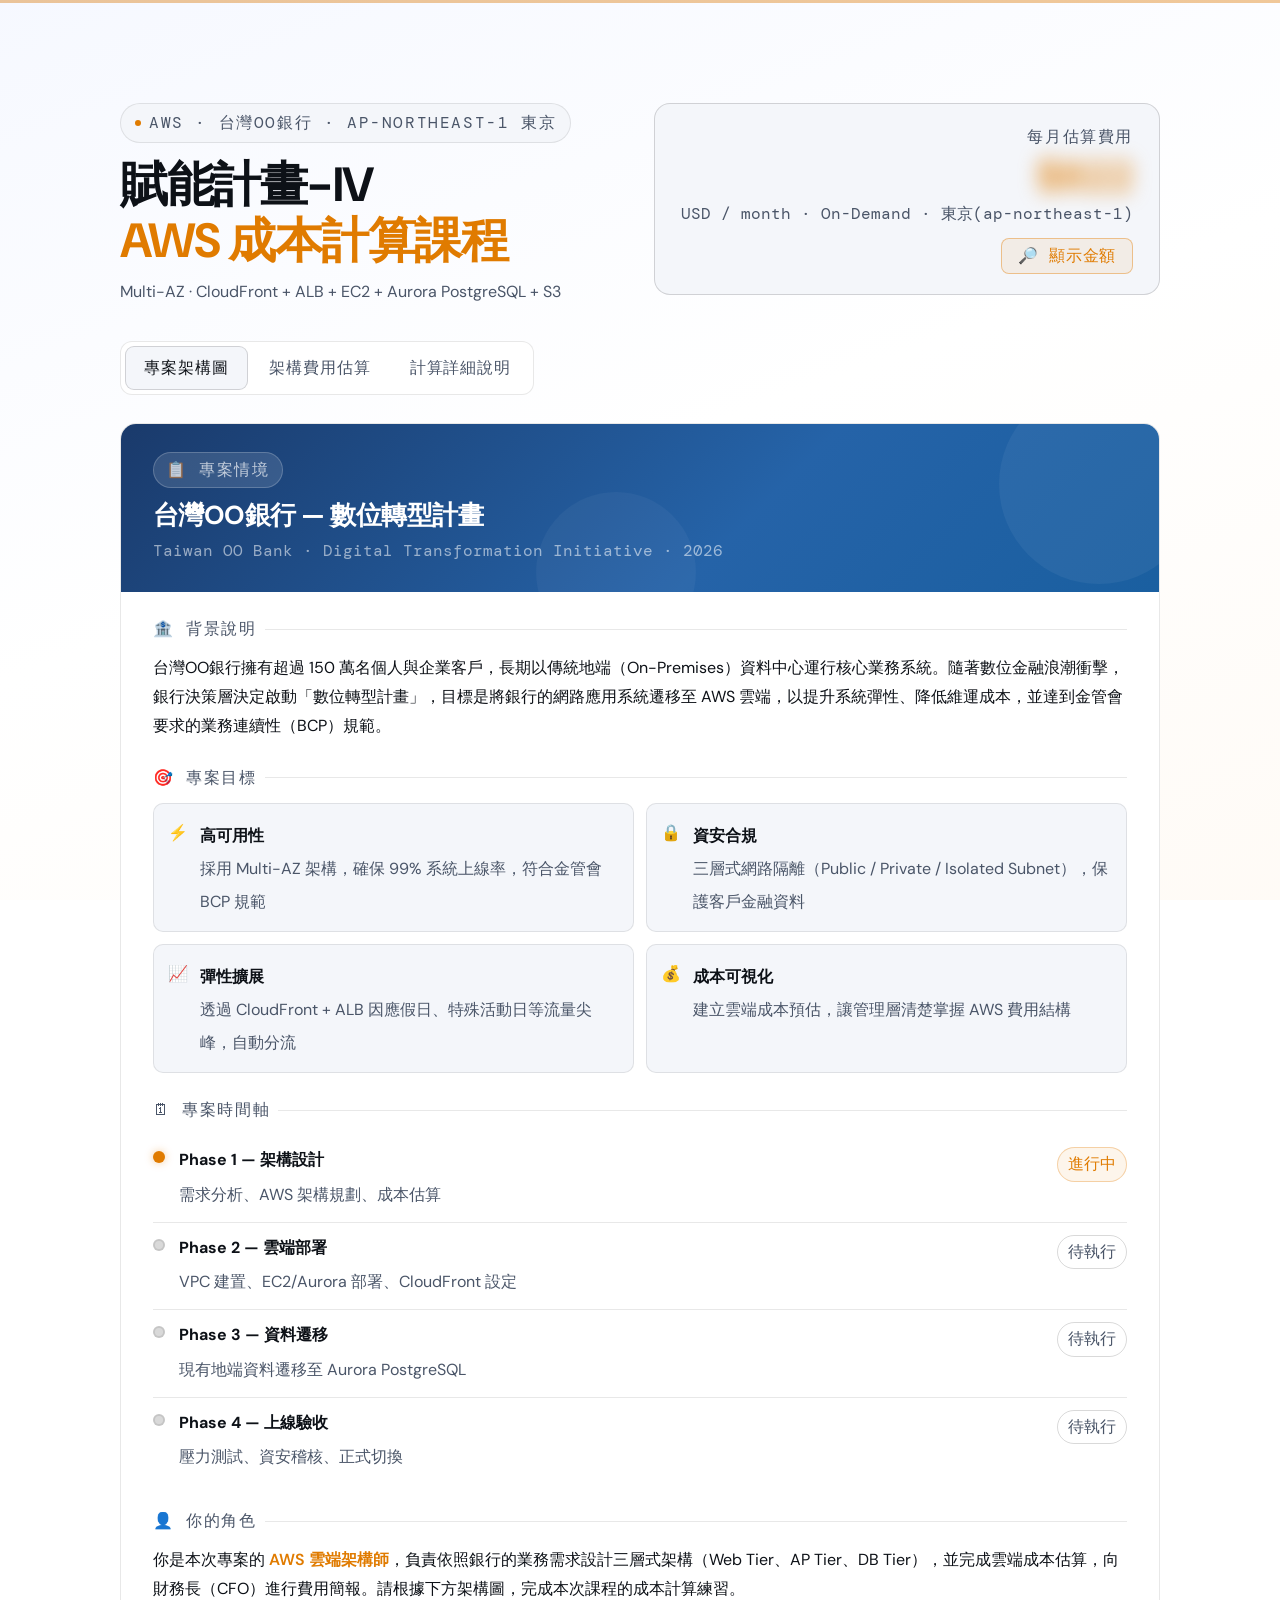
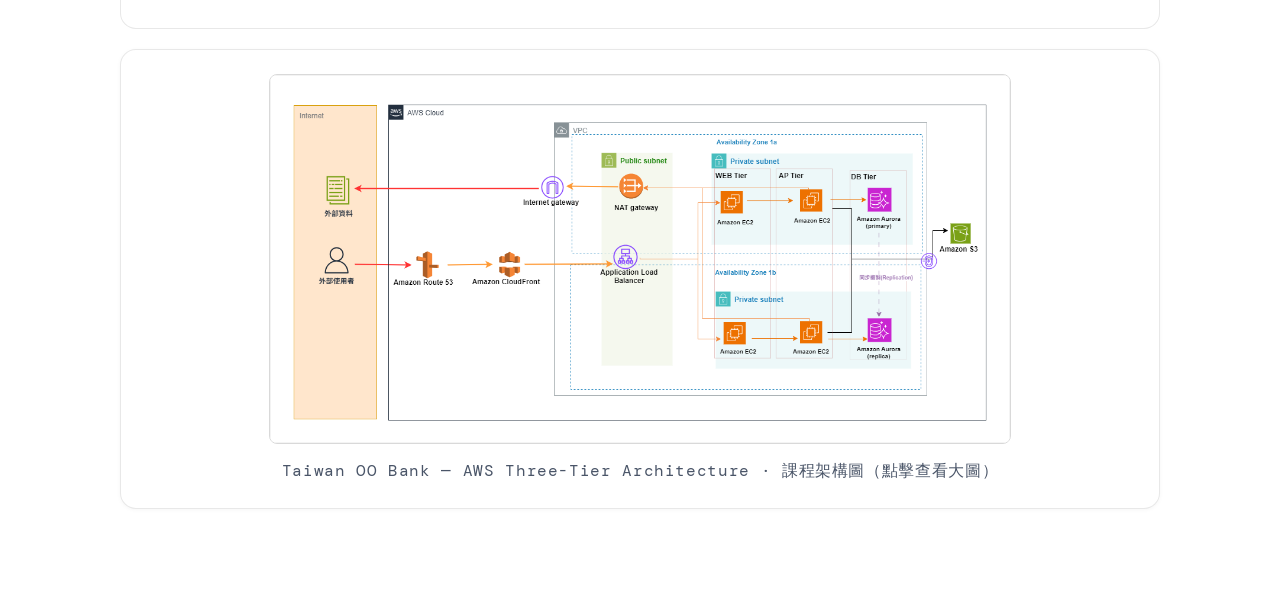
==== commit c15640e0: "style:調整icon樣式" ====
--- a/index.html
+++ b/index.html
@@ -39,7 +39,7 @@
             USD / month · On-Demand · 東京(ap-northeast-1)
           </div>
           <button class="reveal-btn" id="reveal-btn" onclick="revealTotal()">
-            👁 顯示金額
+            🔎 顯示金額
           </button>
         </div>
       </div>
@@ -1052,7 +1052,7 @@
                     </div>
                     <div class="sc-svc-row">
                       <div class="sc-svc-left">
-                        <span>⚖️</span>
+                        <span>🔀</span>
                         <div>
                           <div class="sc-svc-name">ALB</div>
                           <div class="sc-svc-detail">10萬 req/月</div>
@@ -1119,7 +1119,7 @@
                     </div>
                     <div class="sc-svc-row">
                       <div class="sc-svc-left">
-                        <span>🔴</span>
+                        <span>🛢️</span>
                         <div>
                           <div class="sc-svc-name">Aurora PostgreSQL</div>
                           <div class="sc-svc-detail">db.r6g.large · 50GB</div>
@@ -1195,7 +1195,7 @@
                     </div>
                     <div class="sc-svc-row">
                       <div class="sc-svc-left">
-                        <span>⚖️</span>
+                        <span>🔀</span>
                         <div>
                           <div class="sc-svc-name">ALB</div>
                           <div class="sc-svc-detail">50萬 req/月</div>
@@ -1262,7 +1262,7 @@
                     </div>
                     <div class="sc-svc-row">
                       <div class="sc-svc-left">
-                        <span>🔴</span>
+                        <span>🛢️</span>
                         <div>
                           <div class="sc-svc-name">Aurora PostgreSQL</div>
                           <div class="sc-svc-detail">db.r6g.large · 120GB</div>
@@ -1336,7 +1336,7 @@
                     </div>
                     <div class="sc-svc-row">
                       <div class="sc-svc-left">
-                        <span>⚖️</span>
+                        <span>🔀</span>
                         <div>
                           <div class="sc-svc-name">ALB</div>
                           <div class="sc-svc-detail">500萬 req/月</div>
@@ -1403,7 +1403,7 @@
                     </div>
                     <div class="sc-svc-row">
                       <div class="sc-svc-left">
-                        <span>🔴</span>
+                        <span>🛢️</span>
                         <div>
                           <div class="sc-svc-name">Aurora PostgreSQL</div>
                           <div class="sc-svc-detail">
--- a/tub_style.css
+++ b/tub_style.css
@@ -213,9 +213,11 @@
   border-radius: 8px;
   border: 1px solid var(--border2);
   margin: 0 auto;
+  cursor: zoom-in;
+  transition: transform 0.3s ease;
 }
 .arch-wrap img:hover {
-  transform: scale(1.02);
+  transform: scale(1.05);
 }
 .arch-caption {
   margin-top: 14px;
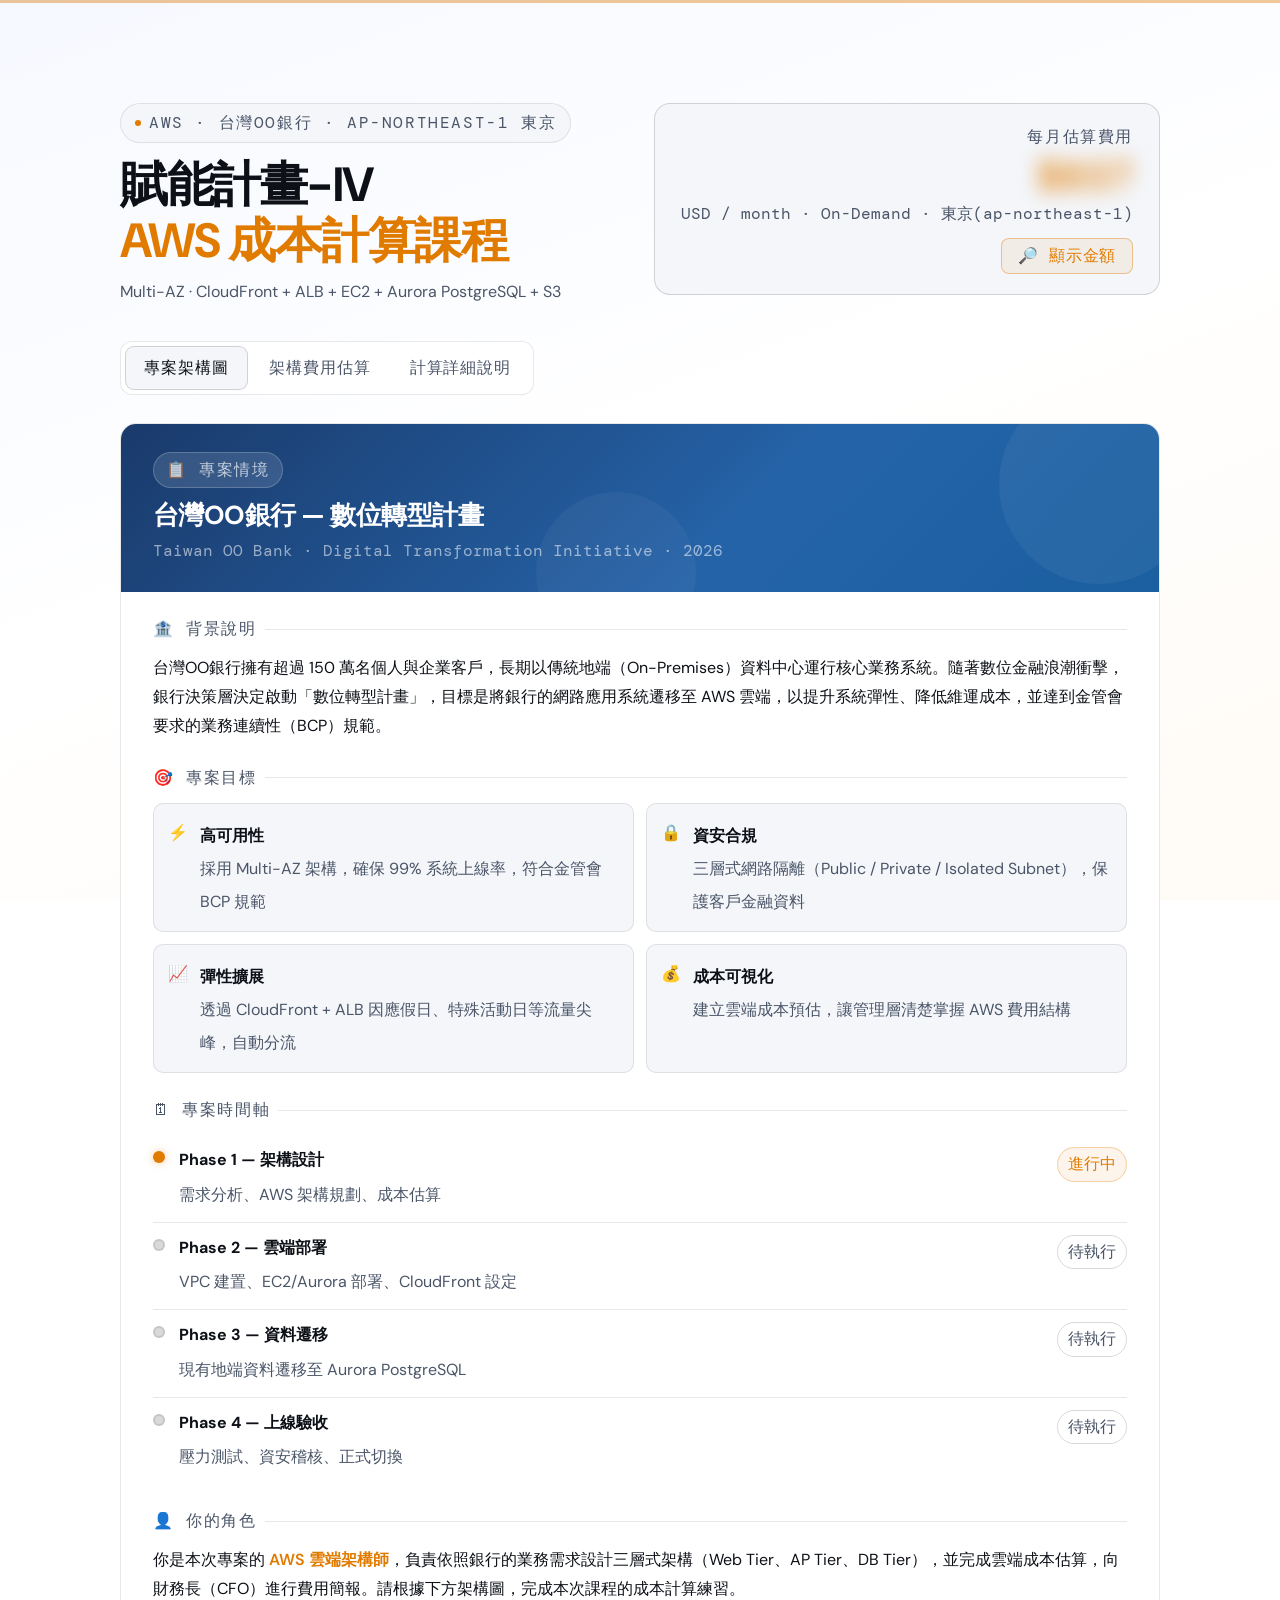
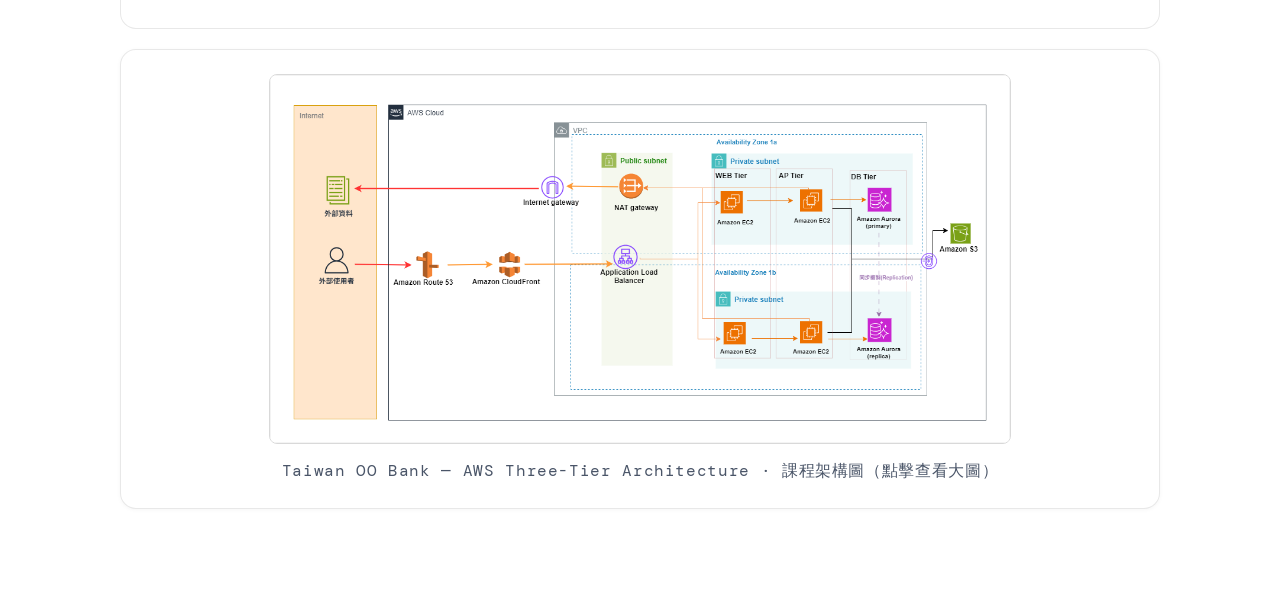
==== commit 2375109d: "feat: CloudFront 加入「資料傳出至原始伺服器」估算並更新所有受影響金額 - 練習題使用條件 CloudFront 加入回源流量 240 GB（快取命中率 70%） - STEP 7 操" ====
--- a/index.html
+++ b/index.html
@@ -33,7 +33,7 @@
               user-select: none;
               transition: filter 0.4s ease;
             ">
-            $822
+            $837
           </div>
           <div class="total-sub">
             USD / month · On-Demand · 東京(ap-northeast-1)
@@ -218,14 +218,13 @@
                     </div>
                     <div class="qc-row">
                       <span class="qc-svc">☁️ CloudFront</span><span
-                        class="qc-val">流量 <strong>800 GB(Asia
-                          Pacific)</strong></span>
+                        class="qc-val">資料傳出至網際網路 <strong>800 GB(Asia Pacific)</strong>，資料傳出至原始伺服器 <strong>240 GB</strong>（快取命中率約 70%），依用量計費</span>
                     </div>
                     <div class="qc-row">
-                      <span class="qc-svc">🔀 ALB</span><span
-                        class="qc-val">HTTP 請求
-                        <strong>50 萬次 / 月</strong>，單次請求大小<strong>
-                          32 KB</strong></span>
+                      <span class="qc-svc">🔀 Application Load Balancer (ALB)</span><span
+                        class="qc-val">依照流量計畫（HTTP 請求
+                        <strong>50 萬次 / 月</strong>，單次請求大小
+                          <strong>32 KB</strong>）</span>
                     </div>
                     <div class="qc-row">
                       <span class="qc-svc">🛡️ NAT Gateway</span><span
@@ -249,8 +248,7 @@
                     <div class="qc-row">
                       <span class="qc-svc">🛢️ Aurora PostgreSQL </span><span
                         class="qc-val"><strong>db.r6g.large </strong>( Primary +
-                        Replica )，
-                        儲存 <strong>120 GB</strong></span>
+                        Replica )，儲存 <strong>120 GB</strong>，CloudWatch Database Insights 否，RDS 代理 否</span>
                     </div>
                     <div class="qc-row">
                       <span class="qc-svc">🪣 S3 Standard</span><span
@@ -302,7 +300,7 @@
                   </div>
 
                   <div class="calc-step">
-                    <div class="cs-num">STEP 9</div>
+                    <div class="cs-num">STEP 3</div>
                     <div class="cs-content">
                       <div class="cs-title">新增 EC2 WEB Tier × 2</div>
                       <div class="cs-body">
@@ -318,7 +316,7 @@
                   </div>
 
                   <div class="calc-step">
-                    <div class="cs-num">STEP 10</div>
+                    <div class="cs-num">STEP 4</div>
                     <div class="cs-content">
                       <div class="cs-title">新增 EC2 AP Tier × 2</div>
                       <div class="cs-body">
@@ -338,7 +336,7 @@
                   </div>
 
                   <div class="calc-step">
-                    <div class="cs-num">STEP 3</div>
+                    <div class="cs-num">STEP 5</div>
                     <div class="cs-content">
                       <div class="cs-title">新增 Amazon Aurora PostgreSQL</div>
                       <div class="cs-body">
@@ -359,7 +357,7 @@
                   </div>
 
                   <div class="calc-step">
-                    <div class="cs-num">STEP 4</div>
+                    <div class="cs-num">STEP 6</div>
                     <div class="cs-content">
                       <div class="cs-title">新增 Amazon S3</div>
                       <div class="cs-body">
@@ -372,21 +370,23 @@
                   </div>
 
                   <div class="calc-step">
-                    <div class="cs-num">STEP 5</div>
+                    <div class="cs-num">STEP 7</div>
                     <div class="cs-content">
                       <div class="cs-title">新增 Amazon CloudFront</div>
                       <div class="cs-body">
                         搜尋 <code>CloudFront</code> → Add to estimate<br />
                         • Data transfer out to internet:
                         <strong>800 GB(10萬人次網頁造訪 X 8MB/次)</strong><br />
+                        • Data transfer to origin:
+                        <strong>240 GB</strong>（快取命中率約 70%，800 × 30%）<br />
                         • Region：選 <strong>亞太地區</strong><br />
-                        • HTTPS requests 可保留預設
+                        • HTTPS Requests：<strong>留空</strong>（預估 400–800 萬，未超過 1,000 萬免費額度）
                       </div>
                     </div>
                   </div>
 
                   <div class="calc-step">
-                    <div class="cs-num">STEP 6</div>
+                    <div class="cs-num">STEP 8</div>
                     <div class="cs-content">
                       <div class="cs-title">
                         新增 Elastic Load Balancing（ALB）
@@ -414,7 +414,7 @@
                   </div>
 
                   <div class="calc-step">
-                    <div class="cs-num">STEP 7</div>
+                    <div class="cs-num">STEP 9</div>
                     <div class="cs-content">
                       <div class="cs-title">新增 NAT Gateway（VPC）</div>
                       <div class="cs-body">
@@ -436,7 +436,7 @@
                   </div>
 
                   <div class="calc-step cs-last">
-                    <div class="cs-num">STEP 8</div>
+                    <div class="cs-num">STEP 10</div>
                     <div class="cs-content">
                       <div class="cs-title">檢視 Summary 並截圖</div>
                       <div class="cs-body">
@@ -452,21 +452,22 @@
                   <div class="ans-label">🧮 手動計算參考</div>
                   <div class="ans-formula">
                     Route 53 ：$0.50 + 0.5×$0.40 = $0.70<br />CloudFront ：800GB
-                    × $0.120/GB（Japan 費率） = $96.00<br />ALB ：固定費 $5.76 +
+                    × $0.120/GB（傳出至網際網路）+ 240GB × $0.060/GB（傳出至原始伺服器）
+                    = $110.40<br />ALB ：固定費 $5.76 +
                     LCU ≈ $17.87<br />NAT Gateway ：$0.045×720 + 80×$0.045 +
                     區域NAT費 = $50.22<br />EC2 WEB × 2 ：$0.0552×720hr×2 + EBS
                     50GB×$0.096×2 = $89.02<br />EC2 AP × 2 ：$0.0552×720hr×2 +
                     EBS 50GB×$0.096×2 = $89.02<br />Aurora PG
                     ：$0.3195×720×2 + 120×$0.10 = $472.01<br />S3 ：300GB ×
                     $0.025 =
-                    $7.50<br />────────────────────────────────────────────────────────<br /><strong>合計約：$822.34
+                    $7.50<br />────────────────────────────────────────────────────────<br /><strong>合計約：$836.74
                       / 月</strong>
                   </div>
                   <div class="ans-note" style="margin-top: 10px">
                     📊 <strong>費用集中在兩個服務</strong>：Aurora PostgreSQL
-                    $472（57%）+ EC2×4 $178（22%）合計佔 79%。NAT Gateway $50
-                    含區域 NAT 閘道固定費，CloudFront $96 採 $0.120/GB Japan
-                    費率。
+                    $472（56%）+ EC2×4 $178（21%）合計佔 77%。NAT Gateway $50
+                    含區域 NAT 閘道固定費，CloudFront $110 含對外流量 800GB×$0.120
+                    與回源 240GB×$0.060。
                   </div>
                 </div>
               </div>
@@ -488,10 +489,10 @@
                 class="toggle-btn"
                 id="toggle-cost-btn"
                 onclick="toggleCostDetails()">
-                隱藏明細
+                展開明細
               </button>
             </div>
-            <div id="cost-detail-wrap" class="sum-table-wrap">
+            <div id="cost-detail-wrap" class="sum-table-wrap" style="display:none">
               <table class="sum-table">
                 <thead>
                   <tr>
@@ -514,12 +515,12 @@
                     <td>Amazon CloudFront</td>
                     <td><span class="tag tag-w">WEB</span></td>
                     <td style="font-size: 12px; color: var(--muted)">
-                      800 GB × Asia Pacific 單價/GB
+                      對外流量 800 GB × $0.120/GB + 回源流量 240 GB × $0.060/GB
                     </td>
-                    <td style="color: var(--accent)">$96</td>
+                    <td style="color: var(--accent)">$110.40</td>
                   </tr>
                   <tr>
-                    <td>Application Load Balancer</td>
+                    <td>Application Load Balancer (ALB)</td>
                     <td><span class="tag tag-w">WEB</span></td>
                     <td style="font-size: 12px; color: var(--muted)">
                       固定費（$0.008 × 720hr）+ LCU費（Processed bytes 16 GB /
@@ -537,7 +538,7 @@
                   </tr>
                   <tr>
                     <td>EC2 t3.medium × 2（WEB Tier）</td>
-                    <td><span class="tag tag-a">AP</span></td>
+                    <td><span class="tag tag-w">WEB</span></td>
                     <td style="font-size: 12px; color: var(--muted)">
                       t3.medium單價 × 720hr × 2台 + EBS（50GB × 單價 × 2台）
                     </td>
@@ -572,7 +573,7 @@
                     <td colspan="3">
                       <strong>每月合計（On-Demand · Asia Pacific Tokyo）</strong>
                     </td>
-                    <td>$822.34</td>
+                    <td>$836.74</td>
                   </tr>
                 </tbody>
               </table>
@@ -614,8 +615,8 @@
                 <div class="step-n">02</div>
                 <div class="step-t">新增 Route 53 + CF</div>
                 <div class="step-d">
-                  Route 53 · 1 Hosted Zone · 50萬 queries。CloudFront · 800GB ·
-                  Asia Pacific
+                  Route 53 · 1 Hosted Zone · 50萬 queries。CloudFront · 對外 800GB +
+                  回源 240GB · Asia Pacific
                 </div>
               </div>
               <div class="step">
@@ -712,19 +713,22 @@
                   </div>
                   <div class="pc-body">
                     <div class="formula-box">
-                      月費 = 流量(GB) × $0.120/GB<br />
-                      <span class="f-comment"># 東京(Japan) $0.120/GB（AWS Pricing
-                        Calculator Japan
-                        費率）</span><br />
-                      本題：800GB × $0.120 = <strong>$96</strong>
+                      月費 = 對外流量費 + 回源流量費<br />
+                      對外 = 800GB × $0.120/GB = $96.00<br />
+                      回源 = 240GB × $0.060/GB = $14.40<br />
+                      <span class="f-comment"># 東京(Japan) 費率：對外 $0.120/GB、回源 $0.060/GB<br />
+                        # 回源 240GB = 對外 800GB × 30%（快取命中率 70%）<br />
+                        # HTTPS 請求預估 400–800 萬，落在 1,000 萬免費額度內</span><br />
+                      合計 <strong>$110.40</strong>
                     </div>
                     <div class="pc-row">
                       <div class="pc-row-icon">💡</div>
                       <div>
                         <div class="pc-row-label">計費重點</div>
                         <div class="pc-row-val">
-                          僅計算「傳出流量」(Data Transfer Out)。<br />東京(Japan)
-                          Region $0.120/GB，與台北費率相同，高於美國 $0.085。
+                          兩種流量都要計：<br />
+                          ① <strong>傳出至網際網路</strong>（Edge → 使用者）$0.120/GB<br />
+                          ② <strong>傳出至原始伺服器</strong>（CloudFront → ALB/EC2，快取 MISS 與 POST/PUT）$0.060/GB
                         </div>
                       </div>
                     </div>
@@ -733,8 +737,10 @@
                       <div>
                         <div class="pc-row-label">計算機設定</div>
                         <div class="pc-row-val">
-                          Service: CloudFront → Data transfer out → Asia
-                          Pacific<br />輸入月流量 GB 數即可
+                          Service: CloudFront → Asia Pacific<br />
+                          資料傳出至網際網路：800 GB / 月<br />
+                          資料傳出至原始伺服器：240 GB / 月<br />
+                          HTTPS Requests：留空（免費額度內）
                         </div>
                       </div>
                     </div>
@@ -746,7 +752,7 @@
                   <div class="pc-header">
                     <div class="pc-icon">🔀</div>
                     <div>
-                      <div class="pc-title">Application Load Balancer</div>
+                      <div class="pc-title">Application Load Balancer (ALB)</div>
                       <div class="pc-subtitle">Compute · LCU 計費</div>
                     </div>
                   </div>
@@ -835,9 +841,9 @@
                     <div class="formula-box">
                       架構共 4 台 EC2（WEB Tier×2 + AP Tier×2）<br />
                       月費 = EC2費 + EBS費（合併計費）<br />
-                      WEB×2：EC2 $0.0544×720×2 + EBS 50GB×$0.096×2 =
+                      WEB×2：EC2 $0.0552×720×2 + EBS 50GB×$0.096×2 ≈
                       <strong>$89.02</strong><br />
-                      AP×2 ：EC2 $0.0544×720×2 + EBS 50GB×$0.096×2 =
+                      AP×2 ：EC2 $0.0552×720×2 + EBS 50GB×$0.096×2 ≈
                       <strong>$89.02</strong><br />
                       <span class="f-comment"># EC2+EBS 合計 $178.04（含儲存，與 Pricing
                         Calculator
@@ -879,7 +885,7 @@
                   </div>
                   <div class="pc-body">
                     <div class="formula-box">
-                      月費 = 容量(GB) × $0.08/GB × 台數<br />
+                      月費 = 容量(GB) × $0.096/GB × 台數<br />
                       架構共 4 台 EC2，掛載 EBS 各 50GB<br />
                       = 已含於各 EC2 費用中（50GB × $0.096/台，2台/Tier）<br />
                       <span class="f-comment"># EC2 停機不省 EBS 費！</span>
@@ -921,12 +927,12 @@
                   <div class="pc-body">
                     <div class="formula-box">
                       月費 = 實例費 + 儲存費 + I/O費<br />
-                      實例 = $0.320/hr × 720hr × 2台 = $460.8<br />
+                      實例 = $0.3195/hr × 720hr × 2台 ≈ $460.01<br />
                       儲存 = 120GB × $0.10/GB = $12<br />
                       <span class="f-comment"># AWS 實際費率
-                        $0.320/hr（CSV反推），Primary + Replica
+                        $0.3195/hr Primary + Replica
                         各自計費</span><br />
-                      合計 <strong>$472.01（CSV 完全一致）</strong>
+                      合計 <strong>$472.01</strong>
                     </div>
                     <div class="pc-row">
                       <div class="pc-row-icon">⚠️</div>
@@ -1021,7 +1027,7 @@
                         非生產環境 · EC2 僅上班時間開機 · 流量極少
                       </div>
                     </div>
-                    <div class="scenario-total">~$608 / 月</div>
+                    <div class="scenario-total">~$610 / 月</div>
                   </div>
                   <div class="scenario-body">
                     <div class="sc-svc-row">
@@ -1042,12 +1048,12 @@
                         <span>☁️</span>
                         <div>
                           <div class="sc-svc-name">CloudFront</div>
-                          <div class="sc-svc-detail">100GB / 月</div>
-                        </div>
-                      </div>
-                      <div class="sc-svc-formula">100 × $0.120</div>
+                          <div class="sc-svc-detail">對外 100GB + 回源 30GB</div>
+                        </div>
+                      </div>
+                      <div class="sc-svc-formula">100×$0.120 + 30×$0.060</div>
                       <div class="sc-svc-cost" style="color: var(--accent)">
-                        $12
+                        $14
                       </div>
                     </div>
                     <div class="sc-svc-row">
@@ -1145,7 +1151,7 @@
                     </div>
                     <div class="sc-divider"></div>
                     <div class="sc-note">
-                      💡 <strong>Aurora 仍是最大費用</strong>（77%）。EC2 4 台
+                      💡 <strong>Aurora 仍是最大費用</strong>（76%）。EC2 4 台
                       8hr/天各含EBS合計 $72，Aurora Primary+Replica $466。NAT
                       固定費約 $47 不因流量少而減少太多，測試環境若改 db.t3.medium
                       可大幅降低 DB 成本。
@@ -1164,7 +1170,7 @@
                         生產環境 · 24hr/天 · 中等流量 · 本架構基準
                       </div>
                     </div>
-                    <div class="scenario-total">~$822 / 月</div>
+                    <div class="scenario-total">~$837 / 月</div>
                   </div>
                   <div class="scenario-body">
                     <div class="sc-svc-row">
@@ -1185,12 +1191,12 @@
                         <span>☁️</span>
                         <div>
                           <div class="sc-svc-name">CloudFront</div>
-                          <div class="sc-svc-detail">800GB / 月</div>
-                        </div>
-                      </div>
-                      <div class="sc-svc-formula">800 × $0.120</div>
+                          <div class="sc-svc-detail">對外 800GB + 回源 240GB</div>
+                        </div>
+                      </div>
+                      <div class="sc-svc-formula">800×$0.120 + 240×$0.060</div>
                       <div class="sc-svc-cost" style="color: var(--accent)">
-                        $96
+                        $110.40
                       </div>
                     </div>
                     <div class="sc-svc-row">
@@ -1268,7 +1274,7 @@
                           <div class="sc-svc-detail">db.r6g.large · 120GB</div>
                         </div>
                       </div>
-                      <div class="sc-svc-formula">$0.320×720×2 + 120×$0.10</div>
+                      <div class="sc-svc-formula">$0.3195×720×2 + 120×$0.10</div>
                       <div class="sc-svc-cost" style="color: var(--red)">
                         $472.01
                       </div>
@@ -1288,8 +1294,8 @@
                     </div>
                     <div class="sc-divider"></div>
                     <div class="sc-note">
-                      📊 <strong>費用分佈：</strong>Aurora $472（57%）· EC2×4
-                      $178（22%）· CloudFront $96（12%）· NAT $50（6%）
+                      📊 <strong>費用分佈：</strong>Aurora $472（56%）· EC2×4
+                      $178（21%）· CloudFront $110（13%）· NAT $50（6%）
                     </div>
                   </div>
                 </div>
@@ -1305,7 +1311,7 @@
                         月底對帳 / 發薪日 · 24hr 全天 · 大流量
                       </div>
                     </div>
-                    <div class="scenario-total">~$$1,142 / 月</div>
+                    <div class="scenario-total">~$1,196 / 月</div>
                   </div>
                   <div class="scenario-body">
                     <div class="sc-svc-row">
@@ -1326,12 +1332,12 @@
                         <span>☁️</span>
                         <div>
                           <div class="sc-svc-name">CloudFront</div>
-                          <div class="sc-svc-detail">3TB / 月</div>
-                        </div>
-                      </div>
-                      <div class="sc-svc-formula">3000 × $0.120</div>
+                          <div class="sc-svc-detail">對外 3TB + 回源 900GB</div>
+                        </div>
+                      </div>
+                      <div class="sc-svc-formula">3000×$0.120 + 900×$0.060</div>
                       <div class="sc-svc-cost" style="color: var(--accent)">
-                        $360
+                        $414
                       </div>
                     </div>
                     <div class="sc-svc-row">
@@ -1434,9 +1440,9 @@
                     <div class="sc-divider"></div>
                     <div class="sc-note">
                       🔥
-                      <strong>高峰情境 CloudFront 費用暴增到 $360</strong>（32%）。EC2 4
-                      台全天各含EBS合計 $178，佔 16%。CloudFront
-                      快取最佳化可減少 30–50% 流量費。
+                      <strong>高峰情境 CloudFront 費用暴增到 $414</strong>（35%，含對外
+                      3TB $360 + 回源 900GB $54）。EC2 4 台全天各含EBS合計 $178，佔 15%。
+                      CloudFront 快取最佳化（提高命中率）可同時降低對外與回源流量。
                     </div>
                   </div>
                 </div>
